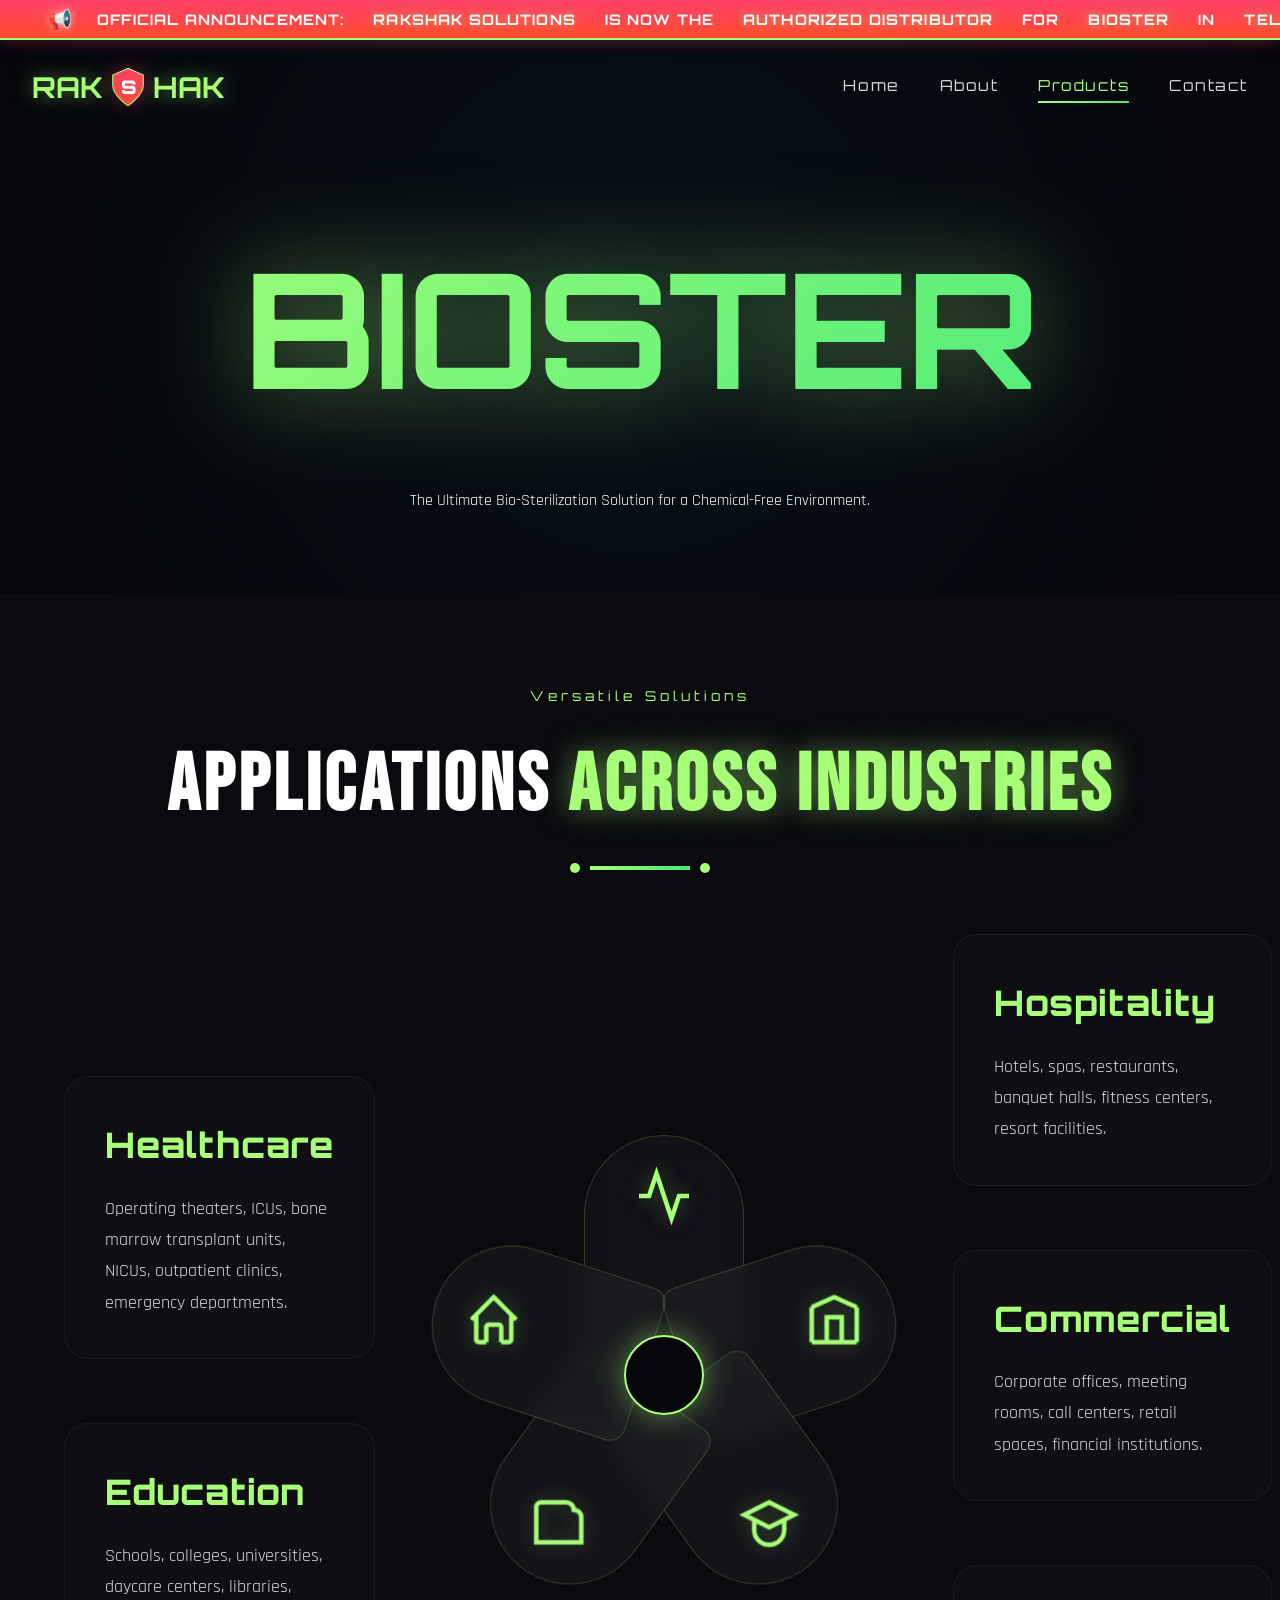
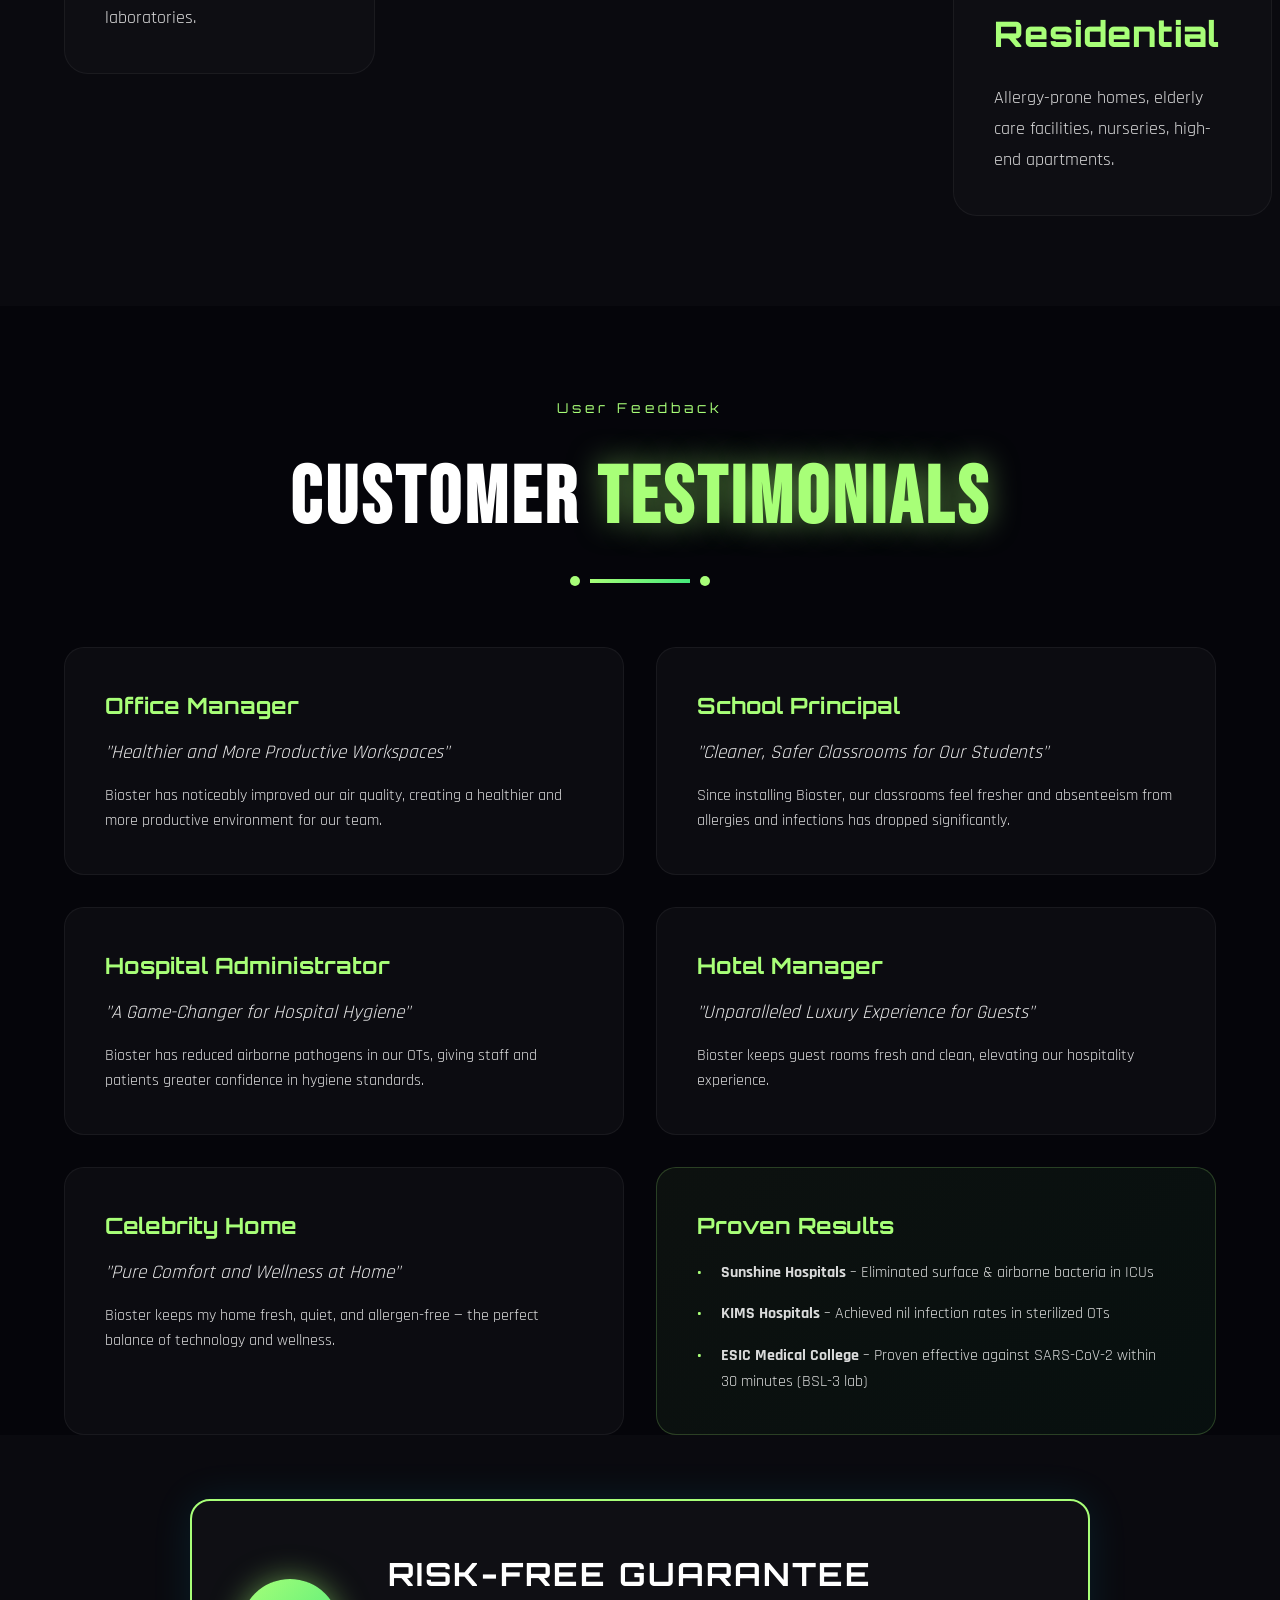
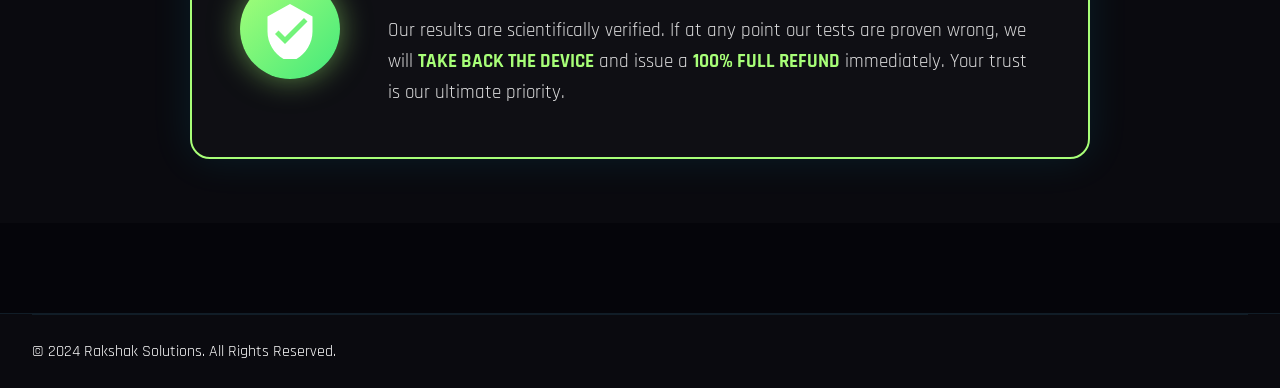
==== bioster.html @ 850523c6 "fix: minor changes" ====
<!DOCTYPE html>
<html lang="en">

<head>
    <meta charset="UTF-8">
    <meta name="viewport" content="width=device-width, initial-scale=1.0">
    <title>BIOSTER | Rakshak Solutions</title>
    <link rel="preconnect" href="https://fonts.googleapis.com">
    <link rel="preconnect" href="https://fonts.gstatic.com" crossorigin>
    <link
        href="https://fonts.googleapis.com/css2?family=Bebas+Neue&family=Orbitron:wght@400;500;600;700;800;900&family=Rajdhani:wght@300;400;500;600;700&display=swap"
        rel="stylesheet">
    <link rel="stylesheet" href="styles.css">
</head>

<body class="bioster-page">
    <!-- Announcement Banner -->
    <div class="announcement-banner">
        <div class="banner-track">
            <div class="banner-item">
                <span class="banner-icon">📢</span>
                OFFICIAL ANNOUNCEMENT: <span class="highlight-text">RAKSHAK SOLUTIONS</span> IS NOW THE <span
                    class="highlight-text">AUTHORIZED DISTRIBUTOR</span> FOR <span class="highlight-text">BIOSTER</span>
                IN <span class="highlight-text">TELANGANA</span>!
            </div>
            <!-- Repeat items for continuous scroll -->
            <div class="banner-item">
                <span class="banner-icon">📢</span>
                OFFICIAL ANNOUNCEMENT: <span class="highlight-text">RAKSHAK SOLUTIONS</span> IS NOW THE <span
                    class="highlight-text">AUTHORIZED DISTRIBUTOR</span> FOR <span class="highlight-text">BIOSTER</span>
                IN <span class="highlight-text">TELANGANA</span>!
            </div>
        </div>
    </div>

    <!-- Navigation -->
    <nav class="navbar" id="navbar" style="top: 40px;">
        <div class="nav-container">
            <a href="index.html#home" class="nav-logo">
                <span class="logo-text">RAK</span>
                <span class="logo-shield-container">
                    <svg viewBox="0 0 100 120" class="nav-shield-svg">
                        <defs>
                            <linearGradient id="navShieldGrad" x1="0%" y1="0%" x2="0%" y2="100%">
                                <stop offset="0%" style="stop-color:#ff416c" />
                                <stop offset="100%" style="stop-color:#ff4b2b" />
                            </linearGradient>
                        </defs>
                        <path d="M50 5 L95 25 L95 55 C95 85 50 115 50 115 C50 115 5 85 5 55 L5 25 Z"
                            fill="url(#navShieldGrad)" stroke="var(--color-blue-primary)" stroke-width="3" />
                        <text x="50" y="82" text-anchor="middle" class="nav-shield-s">S</text>
                    </svg>
                </span>
                <span class="logo-text">HAK</span>
            </a>
            <div class="nav-toggle" id="navToggle">
                <span></span>
                <span></span>
                <span></span>
            </div>
            <ul class="nav-menu" id="navMenu">
                <li><a href="index.html#home" class="nav-link">Home</a></li>
                <li><a href="index.html#about" class="nav-link">About</a></li>
                <li><a href="index.html#products" class="nav-link active">Products</a></li>
                <li><a href="index.html#contact" class="nav-link">Contact</a></li>
            </ul>
        </div>
    </nav>

    <main>
        <section class="product-hero">
            <h1 class="product-hero-title">BIOSTER</h1>
            <p class="hero-description" style="max-width: 800px; margin: 0 auto;">
                The Ultimate Bio-Sterilization Solution for a Chemical-Free Environment.
            </p>
        </section>

        <section class="applications-section">
            <div class="section-container">
                <div class="section-header">
                    <span class="section-tag">Versatile Solutions</span>
                    <h2 class="section-title">Applications <span class="highlight">Across Industries</span></h2>
                    <div class="title-underline"></div>
                </div>

                <div class="apps-container">
                    <!-- Left Column -->
                    <div class="apps-column">
                        <div class="app-item reveal-on-scroll" id="app-healthcare">
                            <h3>Healthcare</h3>
                            <p>Operating theaters, ICUs, bone marrow transplant units, NICUs, outpatient clinics,
                                emergency departments.</p>
                        </div>
                        <div class="app-item reveal-on-scroll" id="app-education">
                            <h3>Education</h3>
                            <p>Schools, colleges, universities, daycare centers, libraries, laboratories.</p>
                        </div>
                    </div>

                    <!-- Center Diagram -->
                    <div class="flower-diagram reveal-on-scroll" id="flower-diagram">
                        <div class="petal-label" id="petal-label">Select Industry</div>
                        <div class="petal-container">
                            <!-- Healthcare (Top - p1) -->
                            <div class="petal p1" data-target="app-healthcare" data-label="Healthcare">
                                <span class="petal-icon">
                                    <svg viewBox="0 0 24 24" fill="none" stroke="currentColor" stroke-width="1.8">
                                        <path d="M22 12h-4l-3 9L9 3l-3 9H2" />
                                    </svg>
                                </span>
                            </div>
                            <!-- Commercial (Right - p2) -->
                            <div class="petal p2" data-target="app-commercial" data-label="Commercial">
                                <span class="petal-icon">
                                    <svg viewBox="0 0 24 24" fill="none" stroke="currentColor" stroke-width="1.8">
                                        <path d="M3 21h18M3 7v14m18-14v14M3 7l9-4 9 4M9 21V11h6v10" />
                                    </svg>
                                </span>
                            </div>
                            <!-- Education (Bottom Right - p3) -->
                            <div class="petal p3" data-target="app-education" data-label="Education">
                                <span class="petal-icon">
                                    <svg viewBox="0 0 24 24" fill="none" stroke="currentColor" stroke-width="1.8">
                                        <path d="M22 10L12 5 2 10l10 5 10-5z" />
                                        <path d="M6 12.5V16a6 6 0 0012 0v-3.5" />
                                    </svg>
                                </span>
                            </div>
                            <!-- Hospitality (Bottom Left - p4) -->
                            <div class="petal p4" data-target="app-hospitality" data-label="Hospitality">
                                <span class="petal-icon">
                                    <svg viewBox="0 0 24 24" fill="none" stroke="currentColor" stroke-width="1.8">
                                        <path d="M18 8a3 3 0 00-3-3H5a2 2 0 00-2 2v14h18V11a3 3 0 00-3-3z" />
                                        <path d="M8 12h.01M12 12h.01M16 12h.01" />
                                    </svg>
                                </span>
                            </div>
                            <!-- Residential (Top Left - p5) -->
                            <div class="petal p5" data-target="app-residential" data-label="Residential">
                                <span class="petal-icon">
                                    <svg viewBox="0 0 24 24" fill="none" stroke="currentColor" stroke-width="1.8">
                                        <path
                                            d="M3 12l9-9 9 9M5 10v10a1 1 0 001 1h3m10-11l2 2m-2-2v10a1 1 0 01-1 1h-3" />
                                        <path d="M9 21v-6a1 1 0 011-1h4a1 1 0 011 1v6" />
                                    </svg>
                                </span>
                            </div>
                        </div>
                    </div>

                    <!-- Right Column -->
                    <div class="apps-column">
                        <div class="app-item reveal-on-scroll" id="app-hospitality">
                            <h3>Hospitality</h3>
                            <p>Hotels, spas, restaurants, banquet halls, fitness centers, resort facilities.</p>
                        </div>
                        <div class="app-item reveal-on-scroll" id="app-commercial">
                            <h3>Commercial</h3>
                            <p>Corporate offices, meeting rooms, call centers, retail spaces, financial institutions.
                            </p>
                        </div>
                        <div class="app-item reveal-on-scroll" id="app-residential">
                            <h3>Residential</h3>
                            <p>Allergy-prone homes, elderly care facilities, nurseries, high-end apartments.</p>
                        </div>
                    </div>
                </div>
            </div>
        </section>

        <section class="testimonials-section">
            <div class="section-container">
                <div class="section-header">
                    <span class="section-tag">User Feedback</span>
                    <h2 class="section-title">Customer <span class="highlight">Testimonials</span></h2>
                    <div class="title-underline"></div>
                </div>

                <div class="testimonials-grid">
                    <div class="testimonial-card">
                        <div class="t-role">Office Manager</div>
                        <div class="t-quote">"Healthier and More Productive Workspaces"</div>
                        <p class="t-text">Bioster has noticeably improved our air quality, creating a healthier and more
                            productive environment for our team.</p>
                    </div>

                    <div class="testimonial-card">
                        <div class="t-role">School Principal</div>
                        <div class="t-quote">"Cleaner, Safer Classrooms for Our Students"</div>
                        <p class="t-text">Since installing Bioster, our classrooms feel fresher and absenteeism from
                            allergies and infections has dropped significantly.</p>
                    </div>

                    <div class="testimonial-card">
                        <div class="t-role">Hospital Administrator</div>
                        <div class="t-quote">"A Game-Changer for Hospital Hygiene"</div>
                        <p class="t-text">Bioster has reduced airborne pathogens in our OTs, giving staff and patients
                            greater confidence in hygiene standards.</p>
                    </div>

                    <div class="testimonial-card">
                        <div class="t-role">Hotel Manager</div>
                        <div class="t-quote">"Unparalleled Luxury Experience for Guests"</div>
                        <p class="t-text">Bioster keeps guest rooms fresh and clean, elevating our hospitality
                            experience.</p>
                    </div>

                    <div class="testimonial-card">
                        <div class="t-role">Celebrity Home</div>
                        <div class="t-quote">"Pure Comfort and Wellness at Home"</div>
                        <p class="t-text">Bioster keeps my home fresh, quiet, and allergen-free — the perfect balance of
                            technology and wellness.</p>
                    </div>

                    <div class="testimonial-card proven-results-card">
                        <div class="t-role">Proven Results</div>
                        <ul class="results-list">
                            <li><strong>Sunshine Hospitals</strong> – Eliminated surface & airborne bacteria in ICUs
                            </li>
                            <li><strong>KIMS Hospitals</strong> – Achieved nil infection rates in sterilized OTs</li>
                            <li><strong>ESIC Medical College</strong> – Proven effective against SARS-CoV-2 within 30
                                minutes (BSL-3 lab)</li>
                        </ul>
                    </div>
                </div>
            </div>
            <section class="confidence-section">
                <div class="section-container">
                    <div class="confidence-shield">
                        <div class="shield-icon-wrap">
                            <svg class="shield-icon-svg" viewBox="0 0 24 24">
                                <path
                                    d="M12 2L3 7v6c0 5.55 3.84 10.74 9 12 5.16-1.26 9-6.45 9-12V7l-9-5zm-2 16l-4-4 1.41-1.41L10 15.17l7.59-7.59L19 9l-9 9z" />
                            </svg>
                        </div>
                        <div class="confidence-content">
                            <h3>Risk-Free Guarantee</h3>
                            <p>Our results are scientifically verified. If at any point our tests are proven wrong, we
                                will <span class="highlight-refund">TAKE BACK THE DEVICE</span> and issue a <span
                                    class="highlight-refund">100% FULL REFUND</span> immediately. Your trust is our
                                ultimate priority.</p>
                        </div>
                    </div>
                </div>
            </section>
    </main>

    <!-- Footer -->
    <footer class="footer">
        <div class="section-container">
            <div class="footer-bottom">
                <p>&copy; 2024 Rakshak Solutions. All Rights Reserved.</p>
            </div>
        </div>
    </footer>

    <script src="script.js"></script>
</body>

</html>
---- styles.css ----
/* ============================================
   RAKSHAK SOLUTIONS - PREMIUM SECURITY THEME
   ============================================ */

/* CSS Variables */
:root {
    /* Crazy Premium - High Definition Palette */
    --color-blue-primary: #00d2ff;
    --color-blue-secondary: #3a7bd5;
    --color-blue-glow: rgba(0, 210, 255, 0.5);
    --color-gold-accent: #f5af19;
    --color-red-primary: #ff416c;
    --color-red-glow: rgba(255, 65, 108, 0.4);
    --color-bg-primary: #05050a;
    --color-bg-secondary: #0a0a0f;
    --color-bg-tertiary: #0f0f15;

    /* Text Colors */
    --color-text-primary: #ffffff;
    --color-text-secondary: rgba(255, 255, 255, 0.85);
    --color-text-muted: rgba(255, 255, 255, 0.6);

    /* Gradients */
    --gradient-blue: linear-gradient(135deg, #00d2ff 0%, #3a7bd5 100%);
    --gradient-red: linear-gradient(180deg, #ff416c 0%, #ff4b2b 100%);
    --gradient-dark: linear-gradient(180deg, #05050a 0%, #0f0f15 100%);

    /* Typography */
    --font-display: 'Orbitron', sans-serif;
    --font-heading: 'Bebas Neue', sans-serif;
    --font-body: 'Rajdhani', sans-serif;

    /* Spacing & Transitions */
    --section-padding: clamp(4rem, 10vh, 10rem);
    --container-max: 1400px;
    --transition-fast: 0.2s cubic-bezier(0.4, 0, 0.2, 1);
    --transition-medium: 0.5s cubic-bezier(0.4, 0, 0.2, 1);
    --transition-slow: 0.8s cubic-bezier(0.4, 0, 0.2, 1);
}

/* BIOSTER GREEN THEME OVERRIDE */
.bioster-page {
    --color-blue-primary: #a8ff78;
    /* Vibrant Bio-Green */
    --color-blue-secondary: #43e97b;
    --color-blue-glow: rgba(168, 255, 120, 0.5);
    --gradient-blue: linear-gradient(135deg, #a8ff78 0%, #43e97b 100%);
}


/* ============================================
   ANNOUNCEMENT BANNER
   ============================================ */
.announcement-banner {
    position: fixed;
    top: 0;
    left: 0;
    width: 100%;
    height: 40px;
    background: var(--gradient-red);
    z-index: 2000;
    display: flex;
    align-items: center;
    overflow: hidden;
    border-bottom: 2px solid var(--color-blue-primary);
    box-shadow: 0 2px 15px rgba(255, 65, 108, 0.3);
}

.banner-track {
    display: flex;
    white-space: nowrap;
    animation: bannerMarquee 40s linear infinite;
    will-change: transform;
}

.banner-track:hover {
    animation-play-state: paused;
}

.banner-item {
    display: flex;
    align-items: center;
    gap: 1.5rem;
    padding: 0 3rem;
    color: white;
    font-family: var(--font-display);
    font-size: 0.9rem;
    font-weight: 700;
    letter-spacing: 0.08em;
    text-transform: uppercase;
}

.banner-icon {
    font-size: 1.2rem;
    filter: drop-shadow(0 0 5px rgba(255, 255, 255, 0.5));
}

.highlight-text {
    color: #fff;
    text-shadow: 0 0 10px var(--color-blue-glow);
    padding: 0 0.3rem;
}

@keyframes bannerMarquee {
    0% {
        transform: translateX(0);
    }

    100% {
        transform: translateX(-50%);
    }
}

@media (max-width: 768px) {
    .announcement-banner {
        height: 35px;
    }

    .banner-item {
        font-size: 0.7rem;
        padding: 0 1.5rem;
        gap: 0.8rem;
    }
}


/* ============================================
   CURSOR FOLLOW EFFECT (CRAZY PREMIUM)
   ============================================ */
#cursor-glow {
    position: fixed;
    width: 800px;
    height: 800px;
    background: radial-gradient(circle,
            rgba(0, 210, 255, 0.25) 0%,
            rgba(0, 210, 255, 0.1) 40%,
            transparent 80%);
    top: 0;
    left: 0;
    pointer-events: none;
    z-index: 0;
    mix-blend-mode: screen;
    will-change: transform;
    filter: blur(40px);
}

#cursor-outer {
    position: fixed;
    width: 40px;
    height: 40px;
    border: 1px solid rgba(0, 210, 255, 0.5);
    border-radius: 50%;
    top: 0;
    left: 0;
    transform: translate(-50%, -50%);
    pointer-events: none;
    z-index: 10001;
    transition: width 0.3s ease, height 0.3s ease, background 0.3s ease;
    will-change: transform;
}

/* Atmosphere Layers */
.atmosphere-burn {
    position: fixed;
    inset: 0;
    background: radial-gradient(circle at 50% 120%, rgba(255, 65, 108, 0.05), transparent 60%);
    pointer-events: none;
    z-index: 2;
}

.vignette {
    position: fixed;
    inset: 0;
    box-shadow: inset 0 0 200px rgba(0, 0, 0, 0.8);
    pointer-events: none;
    z-index: 3;
}

/* ============================================
   FLOATING VISUAL ENTITIES (PREMIUM REFINEMENT)
   ============================================ */
.floating-entities {
    position: absolute;
    inset: -10% -10%;
    /* Extra room for movement */
    pointer-events: none;
    z-index: 1;
    overflow: hidden;
    perspective: 1000px;
}

.entity {
    position: absolute;
    will-change: transform, opacity;
    animation-fill-mode: both;
    pointer-events: none;
}

/* Layered Depth System - Increased Opacity for Visibility */
.depth-back {
    --opacity: 0.15;
    --blur: 3px;
    --scale: 0.7;
    z-index: 1;
}

.depth-mid {
    --opacity: 0.25;
    --blur: 1px;
    --scale: 1;
    z-index: 2;
}

.depth-front {
    --opacity: 0.4;
    --blur: 0;
    --scale: 1.3;
    z-index: 3;
}

.entity {
    opacity: 0;
    filter: blur(var(--blur, 1px));
    animation: entryFade 2s ease-out forwards;
}

@keyframes entryFade {
    from {
        opacity: 0;
        transform: scale(calc(var(--scale, 1) * 0.5));
    }

    to {
        opacity: var(--opacity, 0.2);
        transform: scale(var(--scale, 1));
    }
}

.preloader .entity {
    animation-delay: 2s;
    /* Wait for splash logo to materialize */
}

/* --- Recognizable Biological Elements --- */

/* Detailed Coronavirus (High Fidelity - MATCHING USER IMAGE) */
.virus {
    width: 60px;
    height: 60px;
    background: radial-gradient(circle at 35% 35%, #ff4d4d, #800000);
    border-radius: 50%;
    box-shadow:
        0 0 25px rgba(255, 0, 0, 0.5),
        inset 0 0 15px rgba(0, 0, 0, 0.6);
    position: relative;
    opacity: 0.9 !important;
    animation: floatOrganic 22s ease-in-out infinite alternate, virusPulse 3s ease-in-out infinite, fadeInVirus 2s ease-out forwards;
    z-index: 10;
}

/* Surface Pores/Dots (Matching Image) */
.virus::before {
    content: '';
    position: absolute;
    inset: 0;
    background-image:
        radial-gradient(circle at 20% 40%, rgba(255, 255, 255, 0.2) 2px, transparent 0),
        radial-gradient(circle at 50% 20%, rgba(255, 255, 255, 0.1) 3px, transparent 0),
        radial-gradient(circle at 70% 50%, rgba(255, 255, 255, 0.2) 2px, transparent 0),
        radial-gradient(circle at 40% 70%, rgba(255, 255, 255, 0.1) 3px, transparent 0),
        radial-gradient(circle at 80% 80%, rgba(255, 255, 255, 0.15) 2px, transparent 0);
    border-radius: 50%;
}

/* Iconic Club-Shaped Spikes (Matching Image) */
.v-spike {
    position: absolute;
    top: 50%;
    left: 50%;
    width: 2px;
    /* Thin stem */
    height: 140%;
    /* Total reach from center */
    background: transparent;
    transform: translate(-50%, -50%);
}

.v-spike::after {
    content: '';
    position: absolute;
    top: 0;
    left: 50%;
    transform: translateX(-50%);
    width: 8px;
    /* Prominent Bulb */
    height: 8px;
    background: #ff1a1a;
    border-radius: 50%;
    box-shadow: 0 0 8px #ff0000;
}

/* Spike Stem */
.v-spike::before {
    content: '';
    position: absolute;
    bottom: 50%;
    left: 50%;
    transform: translateX(-50%);
    width: 3px;
    height: 45%;
    /* Stem length */
    background: linear-gradient(to top, transparent, #ff1a1a);
    border-radius: 2px;
}

/* Short spikes variation */
.v-spike-short {
    height: 110% !important;
}

.v-spike-short::after {
    width: 6px !important;
    height: 6px !important;
}

/* Precise Rotations for Accuracy (Matching many spikes in image) */
.s1 {
    transform: translate(-50%, -50%) rotate(0deg);
}

.s2 {
    transform: translate(-50%, -50%) rotate(30deg);
}

.s3 {
    transform: translate(-50%, -50%) rotate(60deg);
}

.s4 {
    transform: translate(-50%, -50%) rotate(90deg);
}

.s5 {
    transform: translate(-50%, -50%) rotate(120deg);
}

.s6 {
    transform: translate(-50%, -50%) rotate(150deg);
}

.s7 {
    transform: translate(-50%, -50%) rotate(180deg);
}

.s8 {
    transform: translate(-50%, -50%) rotate(210deg);
}

.s9 {
    transform: translate(-50%, -50%) rotate(240deg);
}

.s10 {
    transform: translate(-50%, -50%) rotate(270deg);
}

.s11 {
    transform: translate(-50%, -50%) rotate(300deg);
}

.s12 {
    transform: translate(-50%, -50%) rotate(330deg);
}

.v-spike::before {
    left: -4px;
    top: -2.5px;
}

.v-spike::after {
    right: -4px;
    top: -2.5px;
}

/* Rotating Spikes for variety */
.v-spike.s1 {
    transform: translate(-50%, -50%) rotate(0deg);
}

.v-spike.s2 {
    transform: translate(-50%, -50%) rotate(45deg);
}

.v-spike.s3 {
    transform: translate(-50%, -50%) rotate(90deg);
}

.v-spike.s4 {
    transform: translate(-50%, -50%) rotate(135deg);
}

/* Detailed Bacteria (Bacillus Style) */
.microbe {
    width: 25px;
    height: 50px;
    background: linear-gradient(to bottom, #00d2ff, #3a7bd5);
    border-radius: 15px;
    position: relative;
    box-shadow: 0 0 15px var(--color-blue-glow);
    animation: floatOrganic 28s ease-in-out infinite alternate, fadeIn 3s ease-out forwards;
}

/* Internal Organelles for Bacteria */
.microbe::before {
    content: '';
    position: absolute;
    top: 15%;
    left: 50%;
    transform: translateX(-50%);
    width: 60%;
    height: 10px;
    background: rgba(255, 255, 255, 0.2);
    border-radius: 50%;
}

/* Waving Flagella (Tail) */
.m-tail {
    position: absolute;
    bottom: -25px;
    left: 50%;
    width: 2px;
    height: 30px;
    background: var(--color-blue-primary);
    transform-origin: top;
    filter: blur(0.5px);
    opacity: 0.6;
    animation: flagellaWave 2s ease-in-out infinite;
}

@keyframes flagellaWave {

    0%,
    100% {
        transform: translateX(-50%) rotate(-10deg) skewX(5deg);
    }

    50% {
        transform: translateX(-50%) rotate(10deg) skewX(-5deg);
    }
}

/* Detailed Bacteriophage (The "Lunar Lander" Virus) */
.phage {
    width: 30px;
    height: 30px;
    position: relative;
    animation: floatOrganic 25s ease-in-out infinite alternate-reverse, fadeIn 2s ease-out forwards;
}

/* Geometrical Head */
.phage::before {
    content: '';
    position: absolute;
    top: 0;
    left: 50%;
    transform: translateX(-50%);
    width: 20px;
    height: 20px;
    background: linear-gradient(135deg, #a8ff78, #78ffd6);
    clip-path: polygon(50% 0%, 100% 25%, 100% 75%, 50% 100%, 0% 75%, 0% 25%);
    box-shadow: 0 0 15px rgba(120, 255, 214, 0.4);
}

/* Neck/Body */
.phage-body {
    position: absolute;
    top: 20px;
    left: 50%;
    transform: translateX(-50%);
    width: 4px;
    height: 15px;
    background: #78ffd6;
}

/* Leg Template */
.p-leg {
    position: absolute;
    top: 32px;
    width: 15px;
    height: 2px;
    background: #78ffd6;
    transform-origin: left center;
}

.p-leg.l1 {
    left: 50%;
    transform: rotate(30deg);
}

.p-leg.l2 {
    left: 50%;
    transform: rotate(150deg);
}

.p-leg.l3 {
    left: 50%;
    transform: rotate(270deg);
}

/* --- Recognizable Technical Elements --- */

/* Detailed Floating Robot */
.robot {
    width: 45px;
    height: 50px;
    background: linear-gradient(135deg, #3d5a75 0%, #111 100%);
    border: 1px solid rgba(0, 210, 255, 0.6);
    border-radius: 10px 10px 18px 18px;
    box-shadow: 0 0 20px var(--color-blue-glow);
    position: relative;
    animation: floatTechnical 12s ease-in-out infinite alternate, fadeIn 2s ease-out forwards;
}

/* Robot Head/Eye Visor */
.robot::before {
    content: '';
    position: absolute;
    top: 10px;
    left: 50%;
    transform: translateX(-50%);
    width: 25px;
    height: 8px;
    background: #000;
    border-radius: 10px;
    border: 1px solid var(--color-blue-primary);
    box-shadow: inset 0 0 8px var(--color-blue-primary);
}

/* Eye Lens Glow - Larger & Brighter */
.robot::after {
    content: '';
    position: absolute;
    top: 11px;
    left: 40%;
    width: 6px;
    height: 6px;
    background: var(--color-blue-primary);
    border-radius: 50%;
    box-shadow: 0 0 12px var(--color-blue-primary), 0 0 20px var(--color-blue-glow);
    filter: brightness(1.5);
    animation: eyeScan 2s ease-in-out infinite alternate;
}

@keyframes eyeScan {
    from {
        left: 40%;
    }

    to {
        left: 60%;
    }
}

/* Stabilizer Wings */
.r-wing {
    position: absolute;
    top: 15px;
    width: 15px;
    height: 2px;
    background: var(--color-blue-primary);
    box-shadow: 0 0 5px var(--color-blue-glow);
}

.r-wing.left {
    left: -12px;
    transform: rotate(-15deg);
}

.r-wing.right {
    right: -12px;
    transform: rotate(15deg);
}

/* --- Other Elements --- */
.microbe {
    width: 35px;
    height: 35px;
    background: radial-gradient(circle at 30% 30%, rgba(0, 210, 255, 0.6), transparent 80%);
    border-radius: 50% 40% 60% 30%;
    filter: drop-shadow(0 0 10px var(--color-blue-glow));
    animation: floatOrganic 25s ease-in-out infinite alternate, blobShape 8s ease-in-out infinite, fadeIn 3s ease-out forwards;
}

.drone {
    width: 30px;
    height: 6px;
    background: #111;
    border: 1px solid var(--color-blue-primary);
    border-radius: 3px;
    animation: floatTechnical 10s ease-in-out infinite, fadeIn 2s ease-out forwards;
}

/* Optimization for Mobile (Added here for better hierarchy) */
@media (max-width: 768px) {
    .entity {
        transform: scale(0.6) !important;
        opacity: calc(var(--opacity, 0.2) * 0.8) !important;
    }
}

/* --- New Animations --- */
@keyframes floatOrganic {
    0% {
        transform: translate(0, 0) rotate(0deg);
    }

    100% {
        transform: translate(150px, 100px) rotate(360deg);
    }
}

@keyframes floatTechnical {
    0% {
        transform: translate(0, 0) translateY(0);
    }

    50% {
        transform: translate(30px, -30px) translateY(-10px);
    }

    100% {
        transform: translate(0, 0) translateY(0);
    }
}

@keyframes blobShape {

    0%,
    100% {
        border-radius: 50% 40% 60% 30%;
    }

    50% {
        border-radius: 40% 60% 30% 50%;
    }
}

@keyframes virusPulse {

    0%,
    100% {
        transform: scale(1);
    }

    50% {
        transform: scale(1.1);
    }
}

@keyframes rotateEntity {
    from {
        transform: rotate(0deg);
    }

    to {
        transform: rotate(360deg);
    }
}

@keyframes blinkLight {

    0%,
    100% {
        opacity: 0.2;
    }

    50% {
        opacity: 1;
    }
}

/* Individual Entities Positioning & Variation */
/* Splash Screen Entities */
.d1 {
    top: 15%;
    left: 10%;
}

.m1 {
    top: 65%;
    left: 20%;
}

/* Preloader Specific Covid Visibility */
.preloader .virus {
    background: radial-gradient(circle at 30% 30%, #ff0000, #b30000) !important;
    box-shadow: 0 0 35px #ff0000, 0 0 70px rgba(255, 0, 0, 0.5) !important;
    opacity: 0.9 !important;
    z-index: 1000 !important;
}

/* Home Page / Hero Specific Covid Visibility */
.hero .virus {
    background: radial-gradient(circle at 30% 30%, #ff0000, #b30000) !important;
    box-shadow: 0 0 35px #ff0000, 0 0 70px rgba(255, 0, 0, 0.5) !important;
    opacity: 0.9 !important;
    z-index: 1000 !important;
}

.v1 {
    top: 25%;
    right: 15%;
    z-index: 1000 !important;
}

.d2 {
    bottom: 15%;
    right: 10%;
}

.m2 {
    top: 10%;
    left: 45%;
}

/* Hero Section Entities */
.d3 {
    top: 20%;
    right: 25%;
    z-index: 1000 !important;
}

.r1 {
    top: 45%;
    left: 8%;
}

.v2 {
    bottom: 25%;
    left: 22%;
    z-index: 1000 !important;
}

.m3 {
    top: 35%;
    right: 12%;
}

.d4 {
    bottom: 20%;
    left: 42%;
}

.m4 {
    top: 75%;
    right: 35%;
}

.r2 {
    top: 55%;
    left: 55%;
}

.m5 {
    top: 40%;
    left: 70%;
    animation-delay: -5s;
}

.d5 {
    bottom: 10%;
    right: 40%;
    animation-delay: -15s;
}

/* New Entities for 3x Density */

/* Viruses */
.v3 {
    top: 12%;
    left: 15%;
    animation-delay: -3s;
    z-index: 1000 !important;
}

.v4 {
    bottom: 15%;
    right: 45%;
    animation-delay: -12s;
    z-index: 1000 !important;
}

.v5 {
    top: 55%;
    right: 10%;
    animation-delay: -6s;
    z-index: 1000 !important;
}

.v6 {
    bottom: 40%;
    left: 35%;
    animation-delay: -18s;
    z-index: 1000 !important;
}

.v7 {
    top: 40%;
    left: 80%;
    animation-delay: -9s;
    z-index: 1000 !important;
}

.v8 {
    bottom: 10%;
    left: 10%;
    animation-delay: -21s;
    z-index: 1000 !important;
}

.v9 {
    top: 80%;
    right: 20%;
    animation-delay: -4s;
    z-index: 1000 !important;
}

.v10 {
    top: 5%;
    right: 50%;
    animation-delay: -15s;
    z-index: 1000 !important;
}

/* Microbes / Bacteria */
.m6 {
    top: 25%;
    left: 65%;
    animation-delay: -2s;
}

.m7 {
    bottom: 35%;
    right: 15%;
    animation-delay: -13s;
}

.m8 {
    top: 85%;
    left: 30%;
    animation-delay: -7s;
}

.m9 {
    top: 50%;
    right: 60%;
    animation-delay: -19s;
}

.m10 {
    bottom: 5%;
    right: 80%;
    animation-delay: -10s;
}

.m11 {
    top: 15%;
    right: 5%;
    animation-delay: -22s;
}

.m12 {
    bottom: 50%;
    left: 5%;
    animation-delay: -5s;
}

.m13 {
    top: 70%;
    left: 75%;
    animation-delay: -16s;
}

.m14 {
    bottom: 20%;
    right: 70%;
    animation-delay: -1s;
}

.m15 {
    top: 30%;
    left: 5%;
    animation-delay: -8s;
}

/* Robots */
.r3 {
    top: 30%;
    right: 40%;
    animation-delay: -4s;
}

.r4 {
    bottom: 45%;
    left: 15%;
    animation-delay: -14s;
}

.r5 {
    top: 60%;
    left: 85%;
    animation-delay: -8s;
}

.r6 {
    bottom: 5%;
    left: 50%;
    animation-delay: -20s;
}

.r7 {
    top: 10%;
    right: 80%;
    animation-delay: -11s;
}

.r8 {
    bottom: 80%;
    right: 5%;
    animation-delay: -23s;
}

.r9 {
    top: 45%;
    right: 15%;
    animation-delay: -6s;
}

.r10 {
    bottom: 25%;
    left: 60%;
    animation-delay: -17s;
}

/* Drones */
.d6 {
    top: 5%;
    left: 25%;
    animation-delay: -3s;
}

.d7 {
    bottom: 60%;
    right: 5%;
    animation-delay: -12s;
}

.d8 {
    top: 75%;
    left: 15%;
    animation-delay: -7s;
}

.d9 {
    top: 40%;
    left: 35%;
    animation-delay: -18s;
}

.d10 {
    bottom: 30%;
    right: 85%;
    animation-delay: -9s;
}

.d11 {
    top: 20%;
    right: 65%;
    animation-delay: -21s;
}

.d12 {
    bottom: 5%;
    left: 80%;
    animation-delay: -4s;
}

.d13 {
    top: 55%;
    left: 5%;
    animation-delay: -15s;
}

.d14 {
    bottom: 40%;
    right: 25%;
    animation-delay: -2s;
}

.d15 {
    top: 85%;
    left: 60%;
    animation-delay: -11s;
}


/* Additional Entities for Depth */
.e-depth-1 {
    animation-duration: 40s !important;
    transform: scale(0.6);
    opacity: 0.1 !important;
    filter: blur(3px);
}

.e-depth-2 {
    animation-duration: 30s !important;
    transform: scale(0.8);
    opacity: 0.15 !important;
    filter: blur(1px);
}

.e-depth-3 {
    animation-duration: 20s !important;
    transform: scale(1.1);
    opacity: 0.25 !important;
    filter: blur(0);
}

/* Optimization for Mobile */
@media (max-width: 768px) {
    .floating-entities {
        inset: -5%;
    }

    .entity {
        transform: scale(0.7) !important;
    }

    /* Hide some elements on mobile to improve performance */
    .m2,
    .r2,
    .d4,
    .m4 {
        display: none !important;
    }

    .entity {
        animation-duration: 40s !important;
        /* Move even slower on mobile */
    }
}


/* Reset & Base */
*,
*::before,
*::after {
    margin: 0;
    padding: 0;
    box-sizing: border-box;
}

html {
    scroll-behavior: smooth;
    scrollbar-width: thin;
    scrollbar-color: var(--color-blue-primary) var(--color-bg-primary);
}

::-webkit-scrollbar {
    width: 8px;
}

::-webkit-scrollbar-track {
    background: var(--color-bg-primary);
}

::-webkit-scrollbar-thumb {
    background: var(--color-blue-primary);
    border-radius: 4px;
}

body {
    font-family: var(--font-body);
    background: var(--color-bg-primary);
    color: var(--color-text-primary);
    line-height: 1.6;
    overflow-x: hidden;
}

a {
    color: inherit;
    text-decoration: none;
}

ul {
    list-style: none;
}

img {
    max-width: 100%;
    height: auto;
    display: block;
}

/* Base Fix for Horizontal Scroll */
html,
body {
    width: 100%;
    margin: 0;
    padding: 0;
    overflow-x: hidden;
    position: relative;
    -webkit-overflow-scrolling: touch;
}

/* Ensure box-sizing for all */
* {
    box-sizing: border-box;
}


/* ============================================
   PRELOADER
   ============================================ */
/* Skip preloader if already seen */
.skip-loader .preloader {
    display: none !important;
}

.preloader {
    position: fixed;
    top: 0;
    left: 0;
    width: 100%;
    height: 100%;
    background: var(--color-bg-primary);
    z-index: 10000;
    display: flex;
    align-items: center;
    justify-content: center;
    transition: opacity 0.5s ease, visibility 0.5s ease;
}

.preloader.hidden {
    opacity: 0;
    visibility: hidden;
}

.loader-container {
    text-align: center;
}

.shield-loader {
    width: 100px;
    height: 120px;
    margin: 0 auto 2rem;
    animation: shieldPulse 2s ease-in-out infinite;
}

.shield-svg {
    width: 100%;
    height: 100%;
    filter: drop-shadow(0 0 20px var(--color-blue-glow));
}

.shield-path {
    animation: shieldGlow 2s ease-in-out infinite;
}

.shield-s {
    font-family: var(--font-display);
    font-size: 40px;
    font-weight: 700;
    fill: white;
}

@keyframes shieldPulse {

    0%,
    100% {
        transform: scale(1);
    }

    50% {
        transform: scale(1.05);
    }
}

@keyframes shieldGlow {

    0%,
    100% {
        filter: drop-shadow(0 0 10px var(--color-blue-glow));
    }

    50% {
        filter: drop-shadow(0 0 25px var(--color-blue-glow));
    }
}

.loader-text {
    font-family: var(--font-display);
    font-size: 0.9rem;
    letter-spacing: 0.3em;
    color: var(--color-blue-primary);
    margin-bottom: 1.5rem;
    animation: textFlicker 1.5s ease-in-out infinite;
}

@keyframes textFlicker {

    0%,
    100% {
        opacity: 1;
    }

    50% {
        opacity: 0.5;
    }
}

.loader-bar {
    width: 200px;
    height: 3px;
    background: rgba(79, 195, 247, 0.2);
    border-radius: 3px;
    overflow: hidden;
    margin: 0 auto;
}

.loader-progress {
    width: 0%;
    height: 100%;
    background: var(--gradient-blue);
    border-radius: 3px;
    animation: loadProgress 2.5s ease-in-out forwards;
}

@keyframes loadProgress {
    0% {
        width: 0%;
    }

    50% {
        width: 70%;
    }

    100% {
        width: 100%;
    }
}

/* ============================================
   CANVAS & BACKGROUND ATMOSPHERE
   ============================================ */
.canvas-container {
    position: fixed;
    inset: 0;
    z-index: -1;
    background: #020205;
    overflow: hidden;
}

#particles,
#smoke {
    position: absolute;
    inset: 0;
    width: 100%;
    height: 100%;
}

.nebula-overlay {
    position: absolute;
    inset: 0;
    background:
        radial-gradient(circle at 20% 30%, rgba(0, 210, 255, 0.08) 0%, transparent 60%),
        radial-gradient(circle at 80% 70%, rgba(255, 65, 108, 0.08) 0%, transparent 60%);
    filter: blur(80px);
    mix-blend-mode: screen;
    animation: nebulaPulse 12s ease-in-out infinite alternate;
}

@keyframes nebulaPulse {
    0% {
        transform: scale(1) rotate(0deg);
        opacity: 0.5;
    }

    100% {
        transform: scale(1.1) rotate(2deg);
        opacity: 0.8;
    }
}

/* ============================================
   NAVIGATION
   ============================================ */
.navbar {
    position: fixed;
    top: 0;
    left: 0;
    width: 100%;
    z-index: 1000;
    padding: 1.5rem 0;
    top: 40px;
    /* Adjust for banner */
    transition: all var(--transition-medium);
}

.navbar.scrolled {
    background: rgba(10, 10, 15, 0.95);
    backdrop-filter: blur(20px);
    padding: 1rem 0;
    top: 40px;
    /* Stay below the banner */
    box-shadow: 0 4px 30px rgba(0, 0, 0, 0.3);
}

@media (max-width: 768px) {
    .navbar {
        top: 35px;
        /* Mobile banner height */
    }

    .navbar.scrolled {
        top: 35px;
    }
}


.nav-container {
    max-width: var(--container-max);
    margin: 0 auto;
    padding: 0 2rem;
    display: flex;
    align-items: center;
    justify-content: space-between;
}

.nav-logo {
    display: flex;
    align-items: center;
    gap: 0.2rem;
    font-family: var(--font-display);
    font-size: 1.8rem;
    font-weight: 700;
}

.logo-text {
    font-family: var(--font-display);
    color: var(--color-blue-primary);
    text-shadow: 0 0 20px var(--color-blue-glow);
}

.logo-shield-container {
    display: inline-flex;
    align-items: center;
    justify-content: center;
    position: relative;
    margin: 0 5px;
    z-index: 1;
}

.nav-shield-svg {
    width: 34px;
    height: 42px;
    filter: drop-shadow(0 0 10px var(--color-red-glow));
}

.nav-shield-s {
    font-family: var(--font-display);
    font-size: 55px;
    font-weight: 900;
    fill: white;
}


.nav-toggle {
    display: none;
    flex-direction: column;
    gap: 6px;
    cursor: pointer;
    padding: 0.5rem;
}

.nav-toggle span {
    width: 28px;
    height: 2px;
    background: var(--color-blue-primary);
    transition: all var(--transition-fast);
}

.nav-menu {
    display: flex;
    gap: 2.5rem;
}

.nav-link {
    font-family: var(--font-display);
    font-size: 0.95rem;
    letter-spacing: 0.1em;
    color: var(--color-text-secondary);
    position: relative;
    padding: 0.5rem 0;
    transition: color var(--transition-fast);
}

.nav-link::before {
    content: '';
    position: absolute;
    bottom: 0;
    left: 0;
    width: 0;
    height: 2px;
    background: var(--gradient-blue);
    transition: width var(--transition-medium);
}

.nav-link:hover,
.nav-link.active {
    color: var(--color-blue-primary);
}

.nav-link:hover::before,
.nav-link.active::before {
    width: 100%;
}

/* Mobile Navigation */
@media (max-width: 768px) {
    .nav-toggle {
        display: flex;
    }

    .nav-menu {
        position: fixed;
        top: 0;
        right: -100%;
        width: 80%;
        max-width: 400px;
        height: 100vh;
        background: var(--color-bg-secondary);
        flex-direction: column;
        padding: 6rem 2rem 2rem;
        gap: 1.5rem;
        transition: right var(--transition-medium);
        box-shadow: -10px 0 30px rgba(0, 0, 0, 0.5);
    }

    .nav-menu.active {
        right: 0;
    }

    .nav-toggle.active span:nth-child(1) {
        transform: rotate(45deg) translate(6px, 6px);
    }

    .nav-toggle.active span:nth-child(2) {
        opacity: 0;
    }

    .nav-toggle.active span:nth-child(3) {
        transform: rotate(-45deg) translate(6px, -6px);
    }
}

/* ============================================
   HERO SECTION
   ============================================ */
.hero {
    position: relative;
    min-height: 100vh;
    display: flex;
    flex-direction: column;
    align-items: center;
    justify-content: flex-start;
    padding: calc(8rem + 40px) 2rem 0;
    /* Adjust for banner */
    overflow: hidden;
}


.hero-bg {
    position: absolute;
    inset: 0;
    overflow: hidden;
}



.hero-content {
    position: relative;
    z-index: 10;
    text-align: center;
    max-width: 1000px;
}

.loaded .hero-badge {
    animation: fadeInUp 1s ease 0.5s both;
}

.badge-dot {
    width: 8px;
    height: 8px;
    background: var(--color-blue-primary);
    border-radius: 50%;
    animation: dotPulse 2s ease-in-out infinite;
}

@keyframes dotPulse {

    0%,
    100% {
        transform: scale(1);
        opacity: 1;
    }

    50% {
        transform: scale(1.5);
        opacity: 0.5;
    }
}

.hero-title {
    font-family: var(--font-display);
    font-size: clamp(4rem, 15vw, 10rem);
    /* Slightly smaller for better fit */
    font-weight: 900;
    line-height: 1;
    display: flex;
    align-items: center;
    justify-content: center;
    flex-wrap: nowrap;
    /* Prevent wrapping for the main word */
    gap: 0.2rem;
    margin-bottom: 2rem;
    perspective: 1000px;
}

.title-line {
    display: flex;
    align-items: center;
    justify-content: center;
}

.loaded .char {
    display: inline-block;
    color: var(--color-blue-primary);
    text-shadow:
        0 0 10px var(--color-blue-glow),
        0 0 30px var(--color-blue-glow),
        0 0 60px rgba(79, 195, 247, 0.3);
    animation: charReveal 0.8s ease both;
    transition: all 0.3s ease;
}

.char:nth-child(1) {
    animation-delay: 0.6s;
}

.char:nth-child(2) {
    animation-delay: 0.7s;
}

.char:nth-child(3) {
    animation-delay: 0.8s;
}

.title-line:last-child .char:nth-child(1) {
    animation-delay: 1.1s;
}

.title-line:last-child .char:nth-child(2) {
    animation-delay: 1.2s;
}

.title-line:last-child .char:nth-child(3) {
    animation-delay: 1.3s;
}

@keyframes charReveal {
    0% {
        opacity: 0;
        transform: translateY(50px) rotateX(-90deg);
    }

    100% {
        opacity: 1;
        transform: translateY(0) rotateX(0);
    }
}

.loaded .title-shield-container {
    animation: shieldReveal 1s ease 0.9s both;
}

@keyframes shieldReveal {
    0% {
        opacity: 0;
        transform: scale(0) rotate(-180deg);
    }

    100% {
        opacity: 1;
        transform: scale(1) rotate(0);
    }
}

.title-shield {
    display: flex;
    align-items: center;
    justify-content: center;
    position: relative;
    transform: translateY(0.04em);
    /* Optical drop to align with font baseline center */
}

.inline-shield {
    width: clamp(80px, 12vw, 160px);
    height: clamp(96px, 14vw, 192px);
    filter: drop-shadow(0 0 30px var(--color-red-glow));
    animation: shieldFloat 4s ease-in-out infinite;
}

@keyframes shieldFloat {

    0%,
    100% {
        transform: translateY(0);
    }

    50% {
        transform: translateY(-10px);
    }
}

.hero-shield-s {
    font-family: var(--font-display);
    font-size: 50px;
    font-weight: 700;
    fill: white;
    text-shadow: 0 2px 4px rgba(0, 0, 0, 0.3);
}

.loaded .hero-tagline {
    display: flex;
    align-items: center;
    justify-content: center;
    gap: 1.5rem;
    font-family: var(--font-display);
    font-size: clamp(1rem, 2.5vw, 1.5rem);
    letter-spacing: 0.3em;
    color: var(--color-text-secondary);
    margin-bottom: 2rem;
    animation: fadeInUp 1s ease 1.4s both;
}

.loaded .tagline-word {
    animation: taglineReveal 0.5s ease both;
}

.tagline-word:nth-child(1) {
    animation-delay: 1.5s;
}

.tagline-word:nth-child(3) {
    animation-delay: 1.7s;
}

.tagline-word:nth-child(5) {
    animation-delay: 1.9s;
}

@keyframes taglineReveal {
    0% {
        opacity: 0;
        transform: translateY(20px);
    }

    100% {
        opacity: 1;
        transform: translateY(0);
    }
}

.loaded .tagline-divider {
    color: var(--color-blue-primary);
    animation: fadeIn 0.5s ease 2s both;
}

.loaded .hero-description {
    max-width: 600px;
    margin: 0 auto 3rem;
    font-size: 1.1rem;
    color: var(--color-text-muted);
    line-height: 1.8;
    animation: fadeInUp 1s ease 2.1s both;
}

.loaded .hero-cta {
    display: flex;
    gap: 1.5rem;
    justify-content: center;
    flex-wrap: wrap;
    animation: fadeInUp 1s ease 2.3s both;
}

/* Buttons */
.btn {
    display: inline-flex;
    align-items: center;
    gap: 0.75rem;
    padding: 1rem 2rem;
    font-family: var(--font-display);
    font-size: 0.95rem;
    letter-spacing: 0.1em;
    border: none;
    cursor: pointer;
    position: relative;
    overflow: hidden;
    transition: all var(--transition-medium);
}

.btn-primary {
    background: var(--gradient-blue);
    color: var(--color-bg-primary);
}

.btn-primary::before {
    content: '';
    position: absolute;
    inset: 0;
    background: linear-gradient(135deg, transparent 0%, rgba(255, 255, 255, 0.3) 50%, transparent 100%);
    transform: translateX(-100%);
    transition: transform 0.5s ease;
}

.btn-primary:hover::before {
    transform: translateX(100%);
}

.btn-primary:hover {
    transform: translateY(-3px);
    box-shadow: 0 10px 30px var(--color-blue-glow);
}

.btn-secondary {
    background: transparent;
    color: var(--color-blue-primary);
    border: 2px solid var(--color-blue-primary);
}

.btn-secondary:hover {
    background: rgba(79, 195, 247, 0.1);
    transform: translateY(-3px);
}

.btn-icon {
    transition: transform var(--transition-fast);
}

.btn:hover .btn-icon {
    transform: translateX(5px);
}

/* Scroll Indicator */
.hero-scroll {
    display: flex;
    flex-direction: column;
    align-items: center;
    gap: 0.75rem;
    margin-top: 3rem;
    animation: fadeIn 1s ease 2.5s both;
}

.scroll-indicator {
    width: 24px;
    height: 40px;
    border: 2px solid var(--color-blue-primary);
    border-radius: 12px;
    position: relative;
}

.scroll-dot {
    position: absolute;
    top: 6px;
    left: 50%;
    transform: translateX(-50%);
    width: 4px;
    height: 8px;
    background: var(--color-blue-primary);
    border-radius: 2px;
    animation: scrollBounce 2s ease-in-out infinite;
}

@keyframes scrollBounce {

    0%,
    100% {
        top: 6px;
        opacity: 1;
    }

    50% {
        top: 20px;
        opacity: 0.3;
    }
}

.hero-scroll span {
    font-family: var(--font-display);
    font-size: 0.7rem;
    letter-spacing: 0.2em;
    color: var(--color-text-muted);
}

/* Hero Stats */
.loaded .hero-stats {
    position: relative;
    display: flex;
    justify-content: center;
    align-items: center;
    gap: 3rem;
    padding: 3rem 2rem;
    margin-top: 4rem;
    background: rgba(10, 10, 15, 0.5);
    border-top: 1px solid rgba(79, 195, 247, 0.1);
    border-bottom: 1px solid rgba(79, 195, 247, 0.1);
    animation: fadeInUp 1s ease 2.7s both;
}

.stat-item {
    text-align: center;
}

.stat-number {
    font-family: var(--font-display);
    font-size: clamp(2rem, 5vw, 3.5rem);
    font-weight: 700;
    color: var(--color-blue-primary);
    text-shadow: 0 0 20px var(--color-blue-glow);
}

.stat-suffix {
    font-family: var(--font-display);
    font-size: clamp(1.5rem, 3vw, 2rem);
    color: var(--color-blue-primary);
}

.stat-label {
    display: block;
    font-family: var(--font-display);
    font-size: 0.75rem;
    letter-spacing: 0.2em;
    color: var(--color-text-muted);
    margin-top: 0.5rem;
}

.stat-divider {
    width: 1px;
    height: 60px;
    background: linear-gradient(to bottom, transparent, var(--color-blue-primary), transparent);
}

@media (max-width: 768px) {
    .hero-stats {
        gap: 1.5rem;
    }

    .stat-divider {
        height: 40px;
    }
}

/* Animation Utilities */
@keyframes fadeIn {
    from {
        opacity: 0;
    }

    to {
        opacity: 1;
    }
}

@keyframes fadeInUp {
    from {
        opacity: 0;
        transform: translateY(30px);
    }

    to {
        opacity: 1;
        transform: translateY(0);
    }
}

/* ============================================
   SECTION COMMON STYLES
   ============================================ */
.section-container {
    max-width: var(--container-max);
    margin: 0 auto;
    padding: 0 2rem;
}

.section-header {
    text-align: center;
    margin-bottom: 4rem;
}

.section-tag {
    display: inline-block;
    font-family: var(--font-display);
    font-size: 0.85rem;
    letter-spacing: 0.3em;
    color: var(--color-blue-primary);
    margin-bottom: 1rem;
}

.section-title {
    font-family: var(--font-heading);
    font-size: clamp(3rem, 8vw, 5rem);
    letter-spacing: 0.05em;
    margin-bottom: 1rem;
}

.section-title .highlight {
    color: var(--color-blue-primary);
    text-shadow: 0 0 30px var(--color-blue-glow);
}

.title-underline {
    width: 100px;
    height: 4px;
    background: var(--gradient-blue);
    margin: 0 auto;
    position: relative;
}

.title-underline::before,
.title-underline::after {
    content: '';
    position: absolute;
    top: 50%;
    transform: translateY(-50%);
    width: 10px;
    height: 10px;
    background: var(--color-blue-primary);
    border-radius: 50%;
}

.title-underline::before {
    left: -20px;
}

.title-underline::after {
    right: -20px;
}

/* ============================================
   ABOUT SECTION
   ============================================ */
.about {
    position: relative;
    padding: var(--section-padding) 0;
    background: var(--color-bg-secondary);
    overflow: hidden;
}

.about::before {
    content: '';
    position: absolute;
    top: 0;
    left: 0;
    right: 0;
    height: 1px;
    background: linear-gradient(90deg, transparent, var(--color-blue-primary), transparent);
}

.about-content {
    display: grid;
    grid-template-columns: 1fr 1.2fr;
    gap: 4rem;
    align-items: center;
}

@media (max-width: 968px) {
    .about-content {
        grid-template-columns: 1fr;
        gap: 3rem;
    }
}

.about-visual {
    position: relative;
}

.about-image-container {
    position: relative;
}

.image-frame {
    position: relative;
    width: 100%;
    aspect-ratio: 1;
    max-width: 400px;
    margin: 0 auto;
    background: linear-gradient(135deg, var(--color-bg-tertiary) 0%, var(--color-bg-primary) 100%);
    border-radius: 20px;
    display: flex;
    align-items: center;
    justify-content: center;
    overflow: hidden;
}

.frame-corner {
    position: absolute;
    width: 30px;
    height: 30px;
    border: 2px solid var(--color-blue-primary);
}

.frame-corner.top-left {
    top: 10px;
    left: 10px;
    border-right: none;
    border-bottom: none;
}

.frame-corner.top-right {
    top: 10px;
    right: 10px;
    border-left: none;
    border-bottom: none;
}

.frame-corner.bottom-left {
    bottom: 10px;
    left: 10px;
    border-right: none;
    border-top: none;
}

.frame-corner.bottom-right {
    bottom: 10px;
    right: 10px;
    border-left: none;
    border-top: none;
}

.about-shield-display {
    position: relative;
}

.about-shield-svg {
    width: 200px;
    height: 240px;
    filter: drop-shadow(0 0 30px var(--color-red-glow));
    animation: shieldFloat 4s ease-in-out infinite;
}

.about-shield-s {
    font-family: var(--font-display);
    font-size: 60px;
    font-weight: 700;
    fill: white;
}

.shield-pulse {
    position: absolute;
    top: 50%;
    left: 50%;
    width: 100%;
    height: 100%;
    border: 2px solid var(--color-blue-primary);
    border-radius: 50%;
    transform: translate(-50%, -50%);
    animation: pulsing 3s ease-out infinite;
}

.shield-pulse.delay-1 {
    animation-delay: 1s;
}

.shield-pulse.delay-2 {
    animation-delay: 2s;
}

@keyframes pulsing {
    0% {
        transform: translate(-50%, -50%) scale(0.5);
        opacity: 0.8;
    }

    100% {
        transform: translate(-50%, -50%) scale(2);
        opacity: 0;
    }
}

.floating-badge {
    position: absolute;
    display: flex;
    align-items: center;
    gap: 0.75rem;
    padding: 0.75rem 1.25rem;
    background: var(--color-bg-primary);
    border: 1px solid rgba(79, 195, 247, 0.3);
    border-radius: 50px;
    font-family: var(--font-display);
    font-size: 0.8rem;
    letter-spacing: 0.1em;
    color: var(--color-text-primary);
    box-shadow: 0 10px 40px rgba(0, 0, 0, 0.3);
    animation: floatBadge 6s ease-in-out infinite;
}

.badge-1 {
    top: 10%;
    right: -10%;
    animation-delay: 0s;
}

.badge-2 {
    bottom: 15%;
    left: -5%;
    animation-delay: -3s;
}

@keyframes floatBadge {

    0%,
    100% {
        transform: translateY(0);
    }

    50% {
        transform: translateY(-15px);
    }
}

.badge-icon {
    font-size: 1.2rem;
}

.about-text {
    position: relative;
}

.about-subtitle {
    font-family: var(--font-heading);
    font-size: clamp(1.5rem, 4vw, 2.5rem);
    letter-spacing: 0.02em;
    margin-bottom: 1.5rem;
    color: var(--color-text-primary);
}

.about-paragraph {
    font-size: 1.05rem;
    line-height: 1.8;
    color: var(--color-text-secondary);
    margin-bottom: 1.5rem;
}

.first-letter {
    font-family: var(--font-display);
    font-size: 3rem;
    font-weight: 700;
    float: left;
    margin-right: 0.75rem;
    margin-top: 0.25rem;
    color: var(--color-blue-primary);
    text-shadow: 0 0 20px var(--color-blue-glow);
}

.about-features {
    display: flex;
    flex-direction: column;
    gap: 1.5rem;
    margin-top: 2rem;
}

.feature-item {
    display: flex;
    gap: 1.25rem;
    align-items: flex-start;
    padding: 1.25rem;
    background: rgba(79, 195, 247, 0.05);
    border: 1px solid rgba(79, 195, 247, 0.1);
    border-radius: 12px;
    transition: all var(--transition-medium);
}

.feature-item:hover {
    background: rgba(79, 195, 247, 0.1);
    border-color: rgba(79, 195, 247, 0.3);
    transform: translateX(10px);
}

.feature-icon {
    flex-shrink: 0;
    width: 50px;
    height: 50px;
    display: flex;
    align-items: center;
    justify-content: center;
    background: var(--gradient-blue);
    border-radius: 12px;
}

.feature-icon svg {
    width: 24px;
    height: 24px;
    color: var(--color-bg-primary);
}

.feature-content h4 {
    font-family: var(--font-display);
    font-size: 1rem;
    letter-spacing: 0.05em;
    margin-bottom: 0.25rem;
}

.feature-content p {
    font-size: 0.9rem;
    color: var(--color-text-muted);
}

/* ============================================
   SERVICES SECTION
   ============================================ */
.services {
    position: relative;
    padding: var(--section-padding) 0;
    background: var(--color-bg-primary);
    overflow: hidden;
}

.services-bg {
    position: absolute;
    inset: 0;
    overflow: hidden;
}

.grid-overlay {
    position: absolute;
    inset: 0;
    background-image:
        linear-gradient(rgba(79, 195, 247, 0.03) 1px, transparent 1px),
        linear-gradient(90deg, rgba(79, 195, 247, 0.03) 1px, transparent 1px);
    background-size: 50px 50px;
}

.services-grid {
    display: grid;
    grid-template-columns: repeat(auto-fit, minmax(300px, 1fr));
    /* Better mobile fit */
    gap: 2rem;
}

@media (max-width: 350px) {
    .services-grid {
        grid-template-columns: 1fr;
    }
}


@media (max-width: 480px) {
    .services-grid {
        grid-template-columns: 1fr;
    }
}

.service-card {
    position: relative;
    background: linear-gradient(135deg, var(--color-bg-secondary) 0%, var(--color-bg-tertiary) 100%);
    border: 1px solid rgba(79, 195, 247, 0.1);
    border-radius: 20px;
    overflow: hidden;
    transition: all var(--transition-medium);
}

.service-card:hover {
    transform: translateY(-10px);
    border-color: rgba(79, 195, 247, 0.4);
    box-shadow: 0 20px 60px rgba(0, 0, 0, 0.3);
}

.card-glow {
    position: absolute;
    top: 0;
    left: 0;
    right: 0;
    height: 2px;
    background: var(--gradient-blue);
    transform: scaleX(0);
    transform-origin: left;
    transition: transform var(--transition-medium);
}

.service-card:hover .card-glow {
    transform: scaleX(1);
}

.card-content {
    padding: 2.5rem;
    position: relative;
    z-index: 1;
}

.service-icon {
    width: 70px;
    height: 70px;
    display: flex;
    align-items: center;
    justify-content: center;
    background: rgba(79, 195, 247, 0.1);
    border: 1px solid rgba(79, 195, 247, 0.2);
    border-radius: 16px;
    margin-bottom: 1.5rem;
    transition: all var(--transition-medium);
}

.service-card:hover .service-icon {
    background: var(--gradient-blue);
    border-color: transparent;
}

.service-icon svg {
    width: 36px;
    height: 36px;
    color: var(--color-blue-primary);
    transition: color var(--transition-medium);
}

.service-card:hover .service-icon svg {
    color: var(--color-bg-primary);
}

.service-title {
    font-family: var(--font-display);
    font-size: 1.4rem;
    letter-spacing: 0.05em;
    margin-bottom: 1rem;
}

.service-desc {
    font-size: 0.95rem;
    color: var(--color-text-secondary);
    line-height: 1.7;
    margin-bottom: 1.5rem;
}

.service-features {
    margin-bottom: 1.5rem;
}

.service-features li {
    position: relative;
    padding-left: 1.5rem;
    font-size: 0.9rem;
    color: var(--color-text-muted);
    margin-bottom: 0.5rem;
}

.service-features li::before {
    content: '→';
    position: absolute;
    left: 0;
    color: var(--color-blue-primary);
}

.service-link {
    display: inline-flex;
    align-items: center;
    gap: 0.5rem;
    font-family: var(--font-display);
    font-size: 0.85rem;
    letter-spacing: 0.1em;
    color: var(--color-blue-primary);
    transition: all var(--transition-fast);
}

.service-link:hover {
    gap: 1rem;
}

.card-number {
    position: absolute;
    top: 2rem;
    right: 2rem;
    font-family: var(--font-display);
    font-size: 4rem;
    font-weight: 900;
    color: rgba(79, 195, 247, 0.05);
    line-height: 1;
}

/* ============================================
   TEAM SECTION
   ============================================ */
.team {
    position: relative;
    padding: var(--section-padding) 0;
    background: var(--color-bg-secondary);
}

.team::before {
    content: '';
    position: absolute;
    top: 0;
    left: 0;
    right: 0;
    height: 1px;
    background: linear-gradient(90deg, transparent, var(--color-blue-primary), transparent);
}

.team-intro {
    text-align: center;
    max-width: 600px;
    margin: -2rem auto 3rem;
    font-size: 1.1rem;
    color: var(--color-text-secondary);
}

.team-grid {
    display: grid;
    grid-template-columns: repeat(auto-fit, minmax(280px, 1fr));
    gap: 2rem;
}

.team-card {
    perspective: 1000px;
}

.card-inner {
    position: relative;
    background: linear-gradient(135deg, var(--color-bg-primary) 0%, var(--color-bg-tertiary) 100%);
    border: 1px solid rgba(79, 195, 247, 0.1);
    border-radius: 20px;
    overflow: hidden;
    transition: all var(--transition-medium);
}

.team-card:hover .card-inner {
    transform: translateY(-10px);
    border-color: rgba(79, 195, 247, 0.3);
    box-shadow: 0 20px 60px rgba(0, 0, 0, 0.3);
}

.team-image {
    position: relative;
    aspect-ratio: 1;
    background: linear-gradient(135deg, var(--color-bg-tertiary) 0%, var(--color-bg-secondary) 100%);
    overflow: hidden;
}

.image-placeholder {
    position: absolute;
    inset: 0;
    display: flex;
    align-items: center;
    justify-content: center;
}

.image-placeholder svg {
    width: 80px;
    height: 80px;
    color: rgba(79, 195, 247, 0.2);
}

.image-overlay {
    position: absolute;
    inset: 0;
    background: linear-gradient(to top, rgba(10, 10, 15, 0.9) 0%, transparent 50%);
    display: flex;
    align-items: flex-end;
    justify-content: center;
    padding-bottom: 1.5rem;
    opacity: 0;
    transition: opacity var(--transition-medium);
}

.team-card:hover .image-overlay {
    opacity: 1;
}

.social-links {
    display: flex;
    gap: 1rem;
}

.social-link {
    width: 40px;
    height: 40px;
    display: flex;
    align-items: center;
    justify-content: center;
    background: rgba(79, 195, 247, 0.2);
    border: 1px solid rgba(79, 195, 247, 0.3);
    border-radius: 50%;
    font-size: 0.9rem;
    color: var(--color-blue-primary);
    transition: all var(--transition-fast);
}

.social-link:hover {
    background: var(--color-blue-primary);
    color: var(--color-bg-primary);
}

.team-info {
    padding: 1.5rem;
    text-align: center;
}

.team-name {
    font-family: var(--font-display);
    font-size: 1.1rem;
    letter-spacing: 0.05em;
    margin-bottom: 0.5rem;
}

.team-role {
    display: block;
    font-family: var(--font-display);
    font-size: 0.75rem;
    letter-spacing: 0.2em;
    color: var(--color-blue-primary);
    margin-bottom: 1rem;
}

.team-bio {
    font-size: 0.9rem;
    color: var(--color-text-muted);
    line-height: 1.6;
}

.team-badge {
    position: absolute;
    top: 1rem;
    right: 1rem;
    display: flex;
    align-items: center;
    gap: 0.5rem;
    padding: 0.5rem 1rem;
    background: rgba(79, 195, 247, 0.1);
    border: 1px solid rgba(79, 195, 247, 0.2);
    border-radius: 50px;
    font-family: var(--font-display);
    font-size: 0.7rem;
    letter-spacing: 0.1em;
    color: var(--color-blue-primary);
}

/* ============================================
   CONTACT SECTION
   ============================================ */
.contact {
    position: relative;
    padding: var(--section-padding) 0;
    background: var(--color-bg-primary);
    overflow: hidden;
}

.contact-bg {
    position: absolute;
    inset: 0;
}

.contact-grid {
    position: absolute;
    inset: 0;
    background-image:
        radial-gradient(circle at 20% 80%, rgba(79, 195, 247, 0.1) 0%, transparent 50%),
        radial-gradient(circle at 80% 20%, rgba(198, 40, 40, 0.1) 0%, transparent 50%);
}

.contact-content {
    display: grid;
    grid-template-columns: 1fr 1.2fr;
    gap: 4rem;
    position: relative;
    z-index: 1;
}

@media (max-width: 968px) {
    .contact-content {
        grid-template-columns: 1fr;
        gap: 3rem;
    }
}

.contact-info {
    display: flex;
    flex-direction: column;
}

.contact-subtitle {
    font-family: var(--font-heading);
    font-size: clamp(1.5rem, 4vw, 2rem);
    letter-spacing: 0.02em;
    margin-bottom: 1rem;
}

.contact-description {
    font-size: 1rem;
    color: var(--color-text-secondary);
    line-height: 1.8;
    margin-bottom: 2rem;
}

.contact-details {
    display: flex;
    flex-direction: column;
    gap: 1.5rem;
    margin-bottom: 2rem;
}

.contact-item {
    display: flex;
    gap: 1rem;
    align-items: flex-start;
}

.contact-icon {
    flex-shrink: 0;
    width: 50px;
    height: 50px;
    display: flex;
    align-items: center;
    justify-content: center;
    background: rgba(79, 195, 247, 0.1);
    border: 1px solid rgba(79, 195, 247, 0.2);
    border-radius: 12px;
}

.contact-icon svg {
    width: 24px;
    height: 24px;
    color: var(--color-blue-primary);
}

.contact-text h4 {
    font-family: var(--font-display);
    font-size: 0.9rem;
    letter-spacing: 0.1em;
    margin-bottom: 0.25rem;
}

.contact-text p {
    font-size: 0.95rem;
    color: var(--color-text-muted);
    line-height: 1.6;
}

.emergency-box {
    position: relative;
    display: flex;
    align-items: center;
    gap: 1rem;
    padding: 1.5rem;
    background: rgba(198, 40, 40, 0.1);
    border: 1px solid rgba(198, 40, 40, 0.3);
    border-radius: 12px;
    margin-top: auto;
}

.emergency-pulse {
    position: absolute;
    inset: 0;
    border: 2px solid var(--color-red-primary);
    border-radius: 12px;
    animation: emergencyPulse 2s ease-in-out infinite;
}

@keyframes emergencyPulse {

    0%,
    100% {
        opacity: 0;
        transform: scale(1);
    }

    50% {
        opacity: 0.5;
        transform: scale(1.02);
    }
}

.emergency-content {
    display: flex;
    flex-direction: column;
    position: relative;
}

.emergency-label {
    font-family: var(--font-display);
    font-size: 0.75rem;
    letter-spacing: 0.2em;
    color: var(--color-red-primary);
}

.emergency-number {
    font-family: var(--font-display);
    font-size: 1.5rem;
    letter-spacing: 0.1em;
    color: var(--color-text-primary);
}

/* Contact Form */
.contact-form-container {
    background: linear-gradient(135deg, var(--color-bg-secondary) 0%, var(--color-bg-tertiary) 100%);
    border: 1px solid rgba(79, 195, 247, 0.1);
    border-radius: 20px;
    overflow: hidden;
}

.contact-form {
    padding: 2.5rem;
}

.form-header {
    margin-bottom: 2rem;
}

.form-header h3 {
    font-family: var(--font-display);
    font-size: 1.3rem;
    letter-spacing: 0.05em;
    margin-bottom: 0.5rem;
}

.form-header p {
    font-size: 0.9rem;
    color: var(--color-text-muted);
}

.form-row {
    display: grid;
    grid-template-columns: 1fr 1fr;
    gap: 1.5rem;
}

@media (max-width: 600px) {
    .form-row {
        grid-template-columns: 1fr;
    }
}

.form-group {
    position: relative;
    margin-bottom: 1.5rem;
}

.form-group label {
    display: block;
    font-family: var(--font-display);
    font-size: 0.75rem;
    letter-spacing: 0.1em;
    color: var(--color-text-muted);
    margin-bottom: 0.5rem;
}

.form-group input,
.form-group select,
.form-group textarea {
    width: 100%;
    padding: 1rem;
    background: var(--color-bg-primary);
    border: 1px solid rgba(79, 195, 247, 0.1);
    border-radius: 8px;
    font-family: var(--font-body);
    font-size: 1rem;
    color: var(--color-text-primary);
    transition: all var(--transition-fast);
}

.form-group input:focus,
.form-group select:focus,
.form-group textarea:focus {
    outline: none;
    border-color: var(--color-blue-primary);
    box-shadow: 0 0 0 3px rgba(79, 195, 247, 0.1);
}

.form-group select {
    cursor: pointer;
    appearance: none;
    background-image: url("data:image/svg+xml,%3Csvg xmlns='http://www.w3.org/2000/svg' width='12' height='12' viewBox='0 0 12 12'%3E%3Cpath fill='%234fc3f7' d='M6 8L1 3h10z'/%3E%3C/svg%3E");
    background-repeat: no-repeat;
    background-position: right 1rem center;
}

.form-group textarea {
    resize: vertical;
    min-height: 100px;
}

.form-group textarea::placeholder {
    color: var(--color-text-muted);
}

.input-focus {
    position: absolute;
    bottom: 0;
    left: 0;
    width: 0;
    height: 2px;
    background: var(--gradient-blue);
    transition: width var(--transition-medium);
}

.form-group input:focus~.input-focus,
.form-group select:focus~.input-focus,
.form-group textarea:focus~.input-focus {
    width: 100%;
}

.form-submit {
    display: flex;
    align-items: center;
    justify-content: center;
    gap: 0.75rem;
    width: 100%;
    padding: 1.25rem;
    background: var(--gradient-blue);
    border: none;
    border-radius: 8px;
    font-family: var(--font-display);
    font-size: 1rem;
    letter-spacing: 0.1em;
    color: var(--color-bg-primary);
    cursor: pointer;
    position: relative;
    overflow: hidden;
    transition: all var(--transition-medium);
}

.form-submit::before {
    content: '';
    position: absolute;
    inset: 0;
    background: linear-gradient(135deg, transparent 0%, rgba(255, 255, 255, 0.3) 50%, transparent 100%);
    transform: translateX(-100%);
    transition: transform 0.5s ease;
}

.form-submit:hover::before {
    transform: translateX(100%);
}

.form-submit:hover {
    transform: translateY(-2px);
    box-shadow: 0 10px 30px var(--color-blue-glow);
}

.form-submit .btn-icon svg {
    width: 20px;
    height: 20px;
}

/* ============================================
   FOOTER
   ============================================ */
.footer {
    background: var(--color-bg-secondary);
    border-top: 1px solid rgba(79, 195, 247, 0.1);
}

.footer-content {
    max-width: var(--container-max);
    margin: 0 auto;
    padding: 0 2rem;
}

.footer-main {
    display: grid;
    grid-template-columns: 1.5fr 2fr;
    gap: 4rem;
    padding: 4rem 0;
}

@media (max-width: 768px) {
    .footer-main {
        grid-template-columns: 1fr;
        gap: 3rem;
    }
}

.footer-logo {
    display: flex;
    align-items: center;
    gap: 0.2rem;
    font-family: var(--font-display);
    font-size: 1.5rem;
    font-weight: 700;
    margin-bottom: 1rem;
}

.footer-tagline {
    font-family: var(--font-display);
    font-size: 0.8rem;
    letter-spacing: 0.2em;
    color: var(--color-blue-primary);
    margin-bottom: 1rem;
}

.footer-description {
    font-size: 0.95rem;
    color: var(--color-text-muted);
    line-height: 1.7;
    max-width: 300px;
}

.footer-links {
    display: grid;
    grid-template-columns: repeat(3, 1fr);
    gap: 2rem;
}

@media (max-width: 600px) {
    .footer-links {
        grid-template-columns: repeat(2, 1fr);
    }
}

.footer-column h4 {
    font-family: var(--font-display);
    font-size: 0.9rem;
    letter-spacing: 0.1em;
    margin-bottom: 1.5rem;
}

.footer-column ul {
    display: flex;
    flex-direction: column;
    gap: 0.75rem;
}

.footer-column a {
    font-size: 0.9rem;
    color: var(--color-text-muted);
    transition: color var(--transition-fast);
}

.footer-column a:hover {
    color: var(--color-blue-primary);
}

.footer-bottom {
    display: flex;
    align-items: center;
    justify-content: space-between;
    flex-wrap: wrap;
    gap: 1.5rem;
    padding: 1.5rem 0;
    border-top: 1px solid rgba(79, 195, 247, 0.1);
}

.footer-copyright {
    font-size: 0.85rem;
    color: var(--color-text-muted);
}

.footer-social {
    display: flex;
    gap: 1rem;
}

.social-icon {
    width: 40px;
    height: 40px;
    display: flex;
    align-items: center;
    justify-content: center;
    background: rgba(79, 195, 247, 0.1);
    border: 1px solid rgba(79, 195, 247, 0.2);
    border-radius: 50%;
    transition: all var(--transition-fast);
}

.social-icon svg {
    width: 18px;
    height: 18px;
    color: var(--color-blue-primary);
}

.social-icon:hover {
    background: var(--color-blue-primary);
    border-color: var(--color-blue-primary);
}

.social-icon:hover svg {
    color: var(--color-bg-primary);
}

/* ============================================
   SCROLL REVEAL ANIMATIONS
   ============================================ */
.reveal {
    opacity: 0;
    transform: translateY(50px);
    transition: all 0.8s ease;
}

.reveal.active {
    opacity: 1;
    transform: translateY(0);
}

.reveal-left {
    opacity: 0;
    transform: translateX(-50px);
    transition: all 0.8s ease;
}

.reveal-left.active {
    opacity: 1;
    transform: translateX(0);
}

.reveal-right {
    opacity: 0;
    transform: translateX(50px);
    transition: all 0.8s ease;
}

.reveal-right.active {
    opacity: 1;
    transform: translateX(0);
}

/* ============================================
   RESPONSIVE UTILITIES
   ============================================ */
/* Mobile Responsive - Hero */
@media (max-width: 768px) {
    .hero {
        padding: calc(6rem + 35px) 1.5rem 2rem;
        /* Mobile banner adjustment */
    }


    .hero-content {
        padding: 0;
    }

    .hero-title {
        flex-direction: row;
        flex-wrap: nowrap;
        gap: 0.1rem;
        font-size: clamp(2rem, 10vw, 3.5rem);
        margin-bottom: 1.5rem;
    }

    .title-shield-container {
        margin: 0;
    }

    .inline-shield {
        width: clamp(35px, 12vw, 55px);
        height: auto;
    }

    .hero-tagline {
        font-size: 0.85rem;
        gap: 0.8rem;
        letter-spacing: 0.15em;
        margin-bottom: 1.5rem;
    }

    .tagline-divider {
        display: none;
    }

    .hero-description {
        font-size: 0.9rem;
        margin-bottom: 2rem;
        line-height: 1.6;
    }

    .hero-cta {
        flex-direction: column;
        gap: 1rem;
        width: 100%;
    }

    .btn {
        width: 100%;
        justify-content: center;
        padding: 0.8rem 1.5rem;
    }

    .hero-scroll {
        margin-top: 2rem;
    }

    .hero-stats {
        flex-direction: column;
        gap: 2rem;
        padding: 2rem 1rem;
        margin-top: 2rem;
    }

    .stat-divider {
        width: 60px;
        height: 1px;
    }

    .stat-number {
        font-size: 1.8rem;
    }

    .stat-label {
        font-size: 0.6rem;
    }
}

@media (max-width: 480px) {
    .stat-label {
        font-size: 0.65rem;
    }

    /* Additional Mobile Polish */
    .section-container {
        padding: 0 1.5rem;
    }

    .section-header {
        margin-bottom: 2.5rem;
    }

    .section-title {
        font-size: clamp(2.5rem, 8vw, 3.5rem);
    }

    .about-visual {
        margin-bottom: 2rem;
    }

    .image-frame {
        max-width: 300px;
    }

    .floating-badge {
        padding: 0.5rem 1rem;
        font-size: 0.7rem;
    }

    .badge-1 {
        right: -5%;
    }

    .badge-2 {
        left: -2%;
    }

    .mv-grid {
        grid-template-columns: 1fr;
        gap: 1.5rem;
    }

    .mv-card {
        padding: 2rem 1.5rem;
    }

    .mission-box {
        padding: 2rem 1.5rem;
        border-radius: 20px;
    }

    .mission-desc {
        font-size: 1rem;
    }

    .client-track {
        animation-duration: 20s;
        /* Faster for mobile */
    }

    .contact-form {
        padding: 1.5rem;
    }

    .footer-links {
        grid-template-columns: 1fr;
        gap: 1.5rem;
    }

    .footer-column h4 {
        margin-bottom: 1rem;
    }
}



/* ============================================
   CRAZY PREMIUM PRELOADER v2.0 - SENIOR DESIGN REFINEMENT
   ============================================ */
/* ============================================
   CRAZY PREMIUM PRELOADER v3.0 - THE CINEMATIC EXPERIENCE
   ============================================ */
.preloader {
    position: fixed;
    inset: 0;
    background: #000;
    z-index: 10000;
    display: flex;
    align-items: center;
    justify-content: center;
    overflow: hidden;
}



.splash-grid {
    position: absolute;
    inset: 0;
    background-image:
        linear-gradient(rgba(0, 210, 255, 0.1) 1px, transparent 1px),
        linear-gradient(90deg, rgba(0, 210, 255, 0.1) 1px, transparent 1px);
    background-size: 60px 60px;
    background-position: center;
    perspective: 1200px;
    transform: rotateX(60deg) translateY(-20%) translateZ(-200px);
    opacity: 0;
    animation: gridEmerge 5s cubic-bezier(0.16, 1, 0.3, 1) forwards;
}



.loader-glitch {
    position: absolute;
    top: 0;
    left: 0;
    width: 20px;
    height: 100%;
    background: #fff;
    filter: blur(5px);
    opacity: 0.5;
    animation: loaderGlitchMove 2s linear infinite;
}

@keyframes loaderGlitchMove {
    0% {
        left: -20px;
    }

    100% {
        left: 100%;
    }
}

@keyframes ringRotate {
    from {
        transform: rotateX(60deg) rotateZ(0deg);
    }

    to {
        transform: rotateX(60deg) rotateZ(360deg);
    }
}

@keyframes ringPulse {
    0% {
        transform: scale(0.2) rotateX(45deg);
        opacity: 0;
    }

    50% {
        opacity: 0.4;
    }

    100% {
        transform: scale(1.5) rotateX(60deg);
        opacity: 0.2;
    }
}

@keyframes nebulaBreathe {
    0% {
        opacity: 0.2;
        transform: scale(1) translate(0, 0);
    }

    100% {
        opacity: 0.5;
        transform: scale(1.3) translate(20px, 10px);
    }
}

@keyframes gridEmerge {
    0% {
        opacity: 0;
        transform: rotateX(60deg) translateY(-20%) translateZ(-800px);
    }

    100% {
        opacity: 0.6;
        transform: rotateX(60deg) translateY(-20%) translateZ(0);
    }
}

.preloader.hidden {
    transform: translateY(-100%);
    transition: transform 1s cubic-bezier(0.85, 0, 0.15, 1);
}

.splash-container {
    position: relative;
    width: 100%;
    height: 100vh;
    display: flex;
    flex-direction: column;
    align-items: center;
    justify-content: center;
}

.smoke-wrap {
    position: absolute;
    inset: -30%;
    z-index: 1;
    display: flex;
    align-items: center;
    justify-content: center;
    mix-blend-mode: color-dodge;
    pointer-events: none;
}

.smoke-image {
    width: 100%;
    height: 100%;
    object-fit: cover;
    filter: contrast(2.5) brightness(1.8) hue-rotate(-20deg) saturate(1.5);
    opacity: 0;
    animation: fireBlastReveal 6s cubic-bezier(0.16, 1, 0.3, 1) forwards;
}

.splash-reflection {
    position: absolute;
    inset: 0;
    background: linear-gradient(45deg, transparent 40%, rgba(255, 255, 255, 0.05) 50%, transparent 60%);
    background-size: 200% 200%;
    z-index: 3;
    animation: splashReflect 4s linear infinite;
    pointer-events: none;
}

@keyframes splashReflect {
    0% {
        background-position: 200% 0;
    }

    100% {
        background-position: -200% 0;
    }
}

/* THE LOGO: Premium SVG Reconstruction */
.logo-wrap {
    position: relative;
    z-index: 5;
    display: flex;
    flex-direction: column;
    align-items: center;
    filter: drop-shadow(0 0 30px var(--color-blue-glow));
}

.splash-logo {
    display: flex;
    align-items: center;
    justify-content: center;
    gap: 0.5rem;
    opacity: 0;
    transform: scale(0.8) translateZ(0);
    animation: logoMaterializeV3 4s cubic-bezier(0.2, 0.8, 0.2, 1) 1s forwards;
}

.splash-logo-text {
    font-family: var(--font-display);
    font-size: clamp(3rem, 10vw, 6rem);
    font-weight: 900;
    color: var(--color-blue-primary);
    text-shadow: 0 0 20px var(--color-blue-glow);
    letter-spacing: -0.05em;
}

.splash-shield-container {
    position: relative;
    width: clamp(80px, 12vw, 140px);
    margin: 0 0.5rem;
}

.splash-shield-svg {
    width: 100%;
    height: auto;
    filter: drop-shadow(0 0 20px var(--color-red-glow));
    animation: shieldFlicker 3s infinite alternate;
}

.splash-shield-s {
    font-family: var(--font-display);
    font-size: 50px;
    font-weight: 800;
    fill: white;
    text-shadow: 0 2px 10px rgba(0, 0, 0, 0.5);
}

@keyframes shieldFlicker {

    0%,
    100% {
        filter: drop-shadow(0 0 20px var(--color-red-glow)) brightness(1);
    }

    50% {
        filter: drop-shadow(0 0 40px var(--color-red-glow)) brightness(1.3);
    }
}

@keyframes logoMaterializeV3 {
    0% {
        opacity: 0;
        transform: scale(0.7) translateZ(-200px);
        filter: blur(30px) brightness(5) contrast(3);
    }

    15% {
        opacity: 0.8;
        filter: blur(15px) brightness(4) contrast(2);
        text-shadow: 2px 0 #ff416c, -2px 0 #00d2ff;
    }

    30% {
        opacity: 1;
        filter: blur(5px) brightness(2) contrast(1.5);
        transform: scale(1.05) translateZ(50px) skewX(5deg);
        text-shadow: -3px 0 #ff416c, 3px 0 #00d2ff;
    }

    45% {
        transform: scale(0.98) translateZ(-20px) skewX(-2deg);
        text-shadow: 1px 0 #ff416c, -1px 0 #00d2ff;
    }

    60% {
        filter: blur(0) brightness(1.2) contrast(1.1);
        transform: scale(1) translateZ(0) skewX(0);
        text-shadow: none;
    }

    75% {
        filter: brightness(1.5);
        text-shadow: 2px 0 #ff416c, -2px 0 #00d2ff;
    }

    80% {
        filter: brightness(1);
        text-shadow: none;
    }

    100% {
        opacity: 1;
        transform: scale(1) translateZ(0);
        filter: blur(0) brightness(1);
        text-shadow: none;
    }
}

/* Premium Scan Reflection */
.scan-bar {
    position: absolute;
    width: 300%;
    height: 20vh;
    background: linear-gradient(to bottom,
            transparent,
            rgba(255, 255, 255, 0.3) 50%,
            transparent);
    top: -50%;
    left: -150%;
    transform: rotate(35deg);
    z-index: 6;
    pointer-events: none;
    mix-blend-mode: overlay;
    animation: initialScan 3s cubic-bezier(0.4, 0, 0.2, 1) 2s forwards;
}

/* Holographic Glitch Overlay */
.holographic-glitch {
    position: absolute;
    inset: -50px;
    background:
        repeating-linear-gradient(0deg, transparent 0px, rgba(0, 210, 255, 0.05) 1px, transparent 2px);
    background-size: 100% 3px;
    z-index: 7;
    pointer-events: none;
    opacity: 0;
    animation: glitchFlicker 0.2s steps(2) infinite 1.2s;
}

@keyframes glitchFlicker {

    0%,
    100% {
        opacity: 0;
        transform: translateX(0);
    }

    50% {
        opacity: 0.3;
        transform: translateX(5px);
    }
}

@keyframes energyFlash {
    0% {
        opacity: 0;
        transform: scale(0.1);
        filter: blur(20px);
    }

    15% {
        opacity: 1;
        transform: scale(1);
        filter: blur(0);
    }

    100% {
        opacity: 0;
        transform: scale(2.5);
        filter: blur(50px);
    }
}

@media (max-width: 768px) {
    .splash-logo-text {
        font-size: clamp(2rem, 12vw, 3.5rem);
    }

    .splash-shield-container {
        width: clamp(50px, 15vw, 80px);
        margin: 0 0.2rem;
    }

    .s-ring.r1 {
        width: 180px;
        height: 180px;
    }

    .s-ring.r2 {
        width: 300px;
        height: 300px;
    }

    .s-ring.r3 {
        width: 450px;
        height: 450px;
    }

    .loader-content {
        width: 80%;
        bottom: 15%;
    }

    .loader-status {
        letter-spacing: 0.3em;
        font-size: 0.55rem;
    }
}

/* UI LOADING ELEMENTS */
.loader-content {
    position: absolute;
    bottom: 12%;
    z-index: 10;
    text-align: center;
    width: 90%;
    max-width: 320px;
    opacity: 0;
    animation: fadeInUI 1s cubic-bezier(0.2, 0.8, 0.2, 1) forwards 3.5s;
}

.loader-status {
    font-family: var(--font-display);
    font-size: clamp(0.6rem, 2vw, 0.7rem);
    letter-spacing: 0.5em;
    color: var(--color-blue-primary);
    margin-bottom: 1.5rem;
    text-transform: uppercase;
    text-shadow: 0 0 10px var(--color-blue-glow);
}

.loader-bar-container {
    width: 100%;
    height: 2px;
    background: rgba(255, 255, 255, 0.05);
    position: relative;
    border-radius: 4px;
    overflow: hidden;
}

.loader-progress {
    position: absolute;
    top: 0;
    left: 0;
    height: 100%;
    background: var(--gradient-blue);
    width: 0%;
    box-shadow: 0 0 15px var(--color-blue-primary);
    transition: width 0.4s cubic-bezier(0.16, 1, 0.3, 1);
}

.loader-percentage {
    font-family: var(--font-display);
    position: absolute;
    right: 0;
    top: -25px;
    font-size: 0.8rem;
    color: var(--color-blue-primary);
    font-weight: 700;
}

/* KEYFRAMES */
@keyframes fireBlastReveal {
    0% {
        opacity: 0;
        transform: scale(1.8) rotate(5deg);
        filter: brightness(4) blur(20px);
    }

    40% {
        opacity: 1;
        transform: scale(1.2) rotate(-2deg);
        filter: brightness(2) blur(10px);
    }

    100% {
        opacity: 0.6;
        transform: scale(1) rotate(0);
        filter: brightness(1) blur(0);
    }
}

@keyframes initialScan {
    0% {
        left: -150%;
        opacity: 0;
    }

    30% {
        opacity: 1;
    }

    60% {
        opacity: 1;
    }

    100% {
        left: 150%;
        opacity: 0;
    }
}

@keyframes fadeInUI {
    from {
        opacity: 0;
        transform: translateY(20px);
    }

    to {
        opacity: 1;
        transform: translateY(0);
    }
}

@keyframes shieldFlicker {

    0%,
    100% {
        filter: drop-shadow(0 0 20px var(--color-red-glow)) brightness(1);
        transform: scale(1);
    }

    50% {
        filter: drop-shadow(0 0 40px var(--color-red-glow)) brightness(1.4);
        transform: scale(1.05);
    }
}

/* ============================================
   URBANIZATION SECTION
   ============================================ */
.urbanization {
    padding: var(--section-padding) 0;
    position: relative;
    overflow: hidden;
}

.urbanization::before {
    content: '';
    position: absolute;
    width: 300px;
    height: 300px;
    background: rgba(79, 195, 247, 0.03);
    border-radius: 50%;
    filter: blur(100px);
    top: -150px;
    right: -150px;
}

.urban-grid {
    display: grid;
    grid-template-columns: 1.2fr 0.8fr;
    gap: 5rem;
    align-items: center;
}

.urban-title {
    font-family: var(--font-heading);
    font-size: clamp(3rem, 8vw, 5rem);
    letter-spacing: 0.05em;
    margin-bottom: 1rem;
}

.title-underline.left {
    margin-left: 0;
}

.urban-main-text {
    font-size: 1.3rem;
    color: var(--color-text-secondary);
    line-height: 1.8;
    margin-top: 2rem;
}

.urban-main-text strong {
    color: var(--color-blue-primary);
    font-size: 1.5rem;
}

.urban-quote {
    margin-top: 2rem;
    padding-left: 1.5rem;
    border-left: 4px solid var(--color-blue-primary);
    font-style: italic;
    color: var(--color-text-muted);
    font-size: 1.1rem;
}

.mission-box {
    background: rgba(79, 195, 247, 0.05);
    border: 1px solid rgba(79, 195, 247, 0.2);
    border-radius: 30px;
    padding: 3rem;
    position: relative;
    box-shadow: 0 10px 40px rgba(0, 0, 0, 0.3);
}

.mission-icon {
    font-size: 3rem;
    margin-bottom: 1.5rem;
    display: inline-block;
    filter: drop-shadow(0 0 10px var(--color-blue-glow));
}

.mission-desc {
    font-size: 1.2rem;
    line-height: 1.7;
    color: var(--color-text-primary);
}

.mission-desc strong {
    color: var(--color-blue-primary);
}

@media (max-width: 968px) {
    .urban-grid {
        grid-template-columns: 1fr;
        gap: 3rem;
    }

    .urban-main-text {
        font-size: 1.1rem;
    }
}

/* ============================================
   MISSION & VISION SECTION
   ============================================ */
.mission-vision {
    padding: var(--section-padding) 0;
    background: var(--color-bg-secondary);
    position: relative;
}

.mission-vision::before {
    content: '';
    position: absolute;
    inset: 0;
    background: radial-gradient(circle at 30% 50%, rgba(79, 195, 247, 0.05) 0%, transparent 50%),
        radial-gradient(circle at 70% 50%, rgba(198, 40, 40, 0.05) 0%, transparent 50%);
}

.mv-grid {
    display: grid;
    grid-template-columns: repeat(2, 1fr);
    gap: 3rem;
    position: relative;
    z-index: 1;
}

.mv-card {
    background: rgba(255, 255, 255, 0.02);
    border: 1px solid rgba(79, 195, 247, 0.2);
    border-radius: 20px;
    padding: 3rem;
    text-align: center;
    transition: all var(--transition-medium);
    position: relative;
    overflow: hidden;
}

.mv-card::before {
    content: '';
    position: absolute;
    top: 0;
    left: 0;
    right: 0;
    height: 4px;
    background: var(--gradient-blue);
}

.mv-card:hover {
    transform: translateY(-10px);
    border-color: var(--color-blue-primary);
    box-shadow: 0 20px 60px rgba(79, 195, 247, 0.15);
}

.mv-icon {
    width: 80px;
    height: 80px;
    margin: 0 auto 1.5rem;
    color: var(--color-blue-primary);
}

.mv-icon svg {
    width: 100%;
    height: 100%;
}

.mv-title {
    font-family: var(--font-display);
    font-size: 1.8rem;
    color: var(--color-blue-primary);
    margin-bottom: 1.5rem;
    letter-spacing: 0.1em;
}

.mv-text {
    font-size: 1.1rem;
    color: var(--color-text-secondary);
    line-height: 1.8;
}

.mv-text strong {
    color: var(--color-blue-primary);
}

.mv-text em {
    color: var(--color-text-primary);
    font-style: normal;
}

@media (max-width: 900px) {
    .mv-grid {
        grid-template-columns: 1fr;
    }
}

/* ============================================
   PRODUCTS SECTION (BIOSTER, EDUGENIE, BLUHEALTH)
   ============================================ */
.products-grid {
    display: grid;
    grid-template-columns: repeat(3, 1fr);
    gap: 2rem;
}

@media (max-width: 1100px) {
    .products-grid {
        grid-template-columns: repeat(2, 1fr);
    }
}

@media (max-width: 700px) {
    .products-grid {
        grid-template-columns: 1fr;
    }
}

.product-card {
    position: relative;
    background: rgba(255, 255, 255, 0.02);
    border-radius: 20px;
    padding: 2.5rem;
    overflow: hidden;
    transition: all var(--transition-medium);
    border: 1px solid rgba(255, 255, 255, 0.1);
}

.product-card::before {
    content: '';
    position: absolute;
    top: 0;
    left: 0;
    right: 0;
    height: 4px;
}

.product-card:hover {
    transform: translateY(-10px);
}

/* BIOSTER - Premium Grassy Green */
.bioster {
    --product-color: #76B947;
    --product-glow: rgba(118, 185, 71, 0.3);
}

.bioster::before {
    background: linear-gradient(90deg, #76B947, #4E963D);
}

.bioster:hover {
    border-color: #76B947;
    box-shadow: 0 20px 60px rgba(118, 185, 71, 0.25);
}

.bioster-icon {
    color: #76B947;
}

.bioster-glow {
    background: radial-gradient(circle, rgba(118, 185, 71, 0.15) 0%, transparent 70%);
}

.bioster-link {
    color: #76B947 !important;
    border: 1px solid rgba(118, 185, 71, 0.3);
}

.bioster-link:hover {
    background: rgba(118, 185, 71, 0.15);
    border-color: #76B947;
}

.bioster-num {
    color: rgba(118, 185, 71, 0.15);
}

/* EDUGENIE - Vibrant Orange (Based on Image) */
.edugenie {
    --product-color: #F26F00;
    --product-glow: rgba(242, 111, 0, 0.4);
}

.edugenie::before {
    background: linear-gradient(90deg, #F26F00, #FF8E00);
}

.edugenie:hover {
    border-color: #F26F00;
    box-shadow: 0 20px 60px rgba(242, 111, 0, 0.3);
}

.edugenie-icon {
    color: #F26F00;
}

.edugenie-glow {
    background: radial-gradient(circle, rgba(242, 111, 0, 0.15) 0%, transparent 70%);
}

.edugenie-link {
    color: #F26F00 !important;
    border: 1px solid rgba(242, 111, 0, 0.3);
}

.edugenie-link:hover {
    background: rgba(242, 111, 0, 0.15);
    border-color: #F26F00;
}

.edugenie-num {
    color: rgba(242, 111, 0, 0.2);
}

/* BLUHEALTH - Clean Plain White */
.bluhealth {
    --product-color: #FFFFFF;
    --product-glow: rgba(255, 255, 255, 0.2);
}

.bluhealth::before {
    background: linear-gradient(90deg, #FFFFFF, rgba(255, 255, 255, 0.5));
}

.bluhealth:hover {
    border-color: #FFFFFF;
    box-shadow: 0 20px 60px rgba(255, 255, 255, 0.1);
}

.bluhealth-icon {
    color: #FFFFFF;
    filter: drop-shadow(0 0 10px rgba(255, 255, 255, 0.3));
}

.bluhealth-glow {
    background: radial-gradient(circle, rgba(255, 255, 255, 0.05) 0%, transparent 70%);
}

.bluhealth-link {
    color: #FFFFFF !important;
    border: 1px solid rgba(255, 255, 255, 0.3);
}

.bluhealth-link:hover {
    background: rgba(255, 255, 255, 0.1);
    border-color: #FFFFFF;
}

.bluhealth-num {
    color: rgba(255, 255, 255, 0.05);
}

/* Product Card Common Styles */
.card-glow {
    position: absolute;
    top: 0;
    left: 0;
    width: 100%;
    height: 100%;
    pointer-events: none;
}

.product-icon {
    width: 60px;
    height: 60px;
    margin-bottom: 1.5rem;
}

.product-icon svg {
    width: 100%;
    height: 100%;
}

.product-title {
    font-family: var(--font-display);
    font-size: 1.8rem;
    letter-spacing: 0.15em;
    margin-bottom: 0.5rem;
}

.bioster .product-title {
    color: #76B947;
    text-shadow: 0 0 20px rgba(118, 185, 71, 0.2);
}

.edugenie .product-title {
    color: #F26F00;
    text-shadow: 0 0 20px rgba(242, 111, 0, 0.2);
}

.bluhealth .product-title {
    color: #FFFFFF;
}

.product-category {
    display: inline-block;
    font-family: var(--font-display);
    font-size: 0.75rem;
    letter-spacing: 0.2em;
    color: var(--color-text-muted);
    margin-bottom: 0.5rem;
    text-transform: uppercase;
}

.distributor-badge {
    display: inline-block;
    font-family: var(--font-display);
    font-size: 0.65rem;
    padding: 0.3rem 0.8rem;
    background: rgba(118, 185, 71, 0.1);
    color: #76B947;
    border: 1px solid rgba(118, 185, 71, 0.3);
    border-radius: 4px;
    margin-bottom: 1.5rem;
    text-transform: uppercase;
    letter-spacing: 0.1em;
    font-weight: 600;
}

.product-desc {
    font-size: 1rem;
    color: var(--color-text-secondary);
    line-height: 1.7;
    margin-bottom: 1.5rem;
}

.product-features {
    list-style: none;
    margin-bottom: 2rem;
}

.product-features li {
    position: relative;
    padding-left: 1.5rem;
    margin-bottom: 0.75rem;
    font-size: 0.9rem;
    color: var(--color-text-secondary);
}

.product-features li::before {
    content: '✓';
    position: absolute;
    left: 0;
    font-weight: bold;
}

.bioster .product-features li::before {
    color: #76B947;
}

.edugenie .product-features li::before {
    color: #F26F00;
}

.bluhealth .product-features li::before {
    color: #FFFFFF;
}

.product-link {
    display: inline-flex;
    align-items: center;
    gap: 0.5rem;
    font-family: var(--font-display);
    font-size: 0.9rem;
    letter-spacing: 0.1em;
    padding: 0.75rem 1.5rem;
    border-radius: 50px;
    transition: all var(--transition-fast);
}

.product-link span {
    transition: transform var(--transition-fast);
}

.product-actions {
    display: flex;
    flex-wrap: wrap;
    gap: 1rem;
    align-items: center;
}

.video-trigger {
    background: transparent;
    border: 1px solid rgba(0, 210, 255, 0.4);
    color: var(--color-blue-primary);
    padding: 0.75rem 1.5rem;
    border-radius: 50px;
    font-family: var(--font-display);
    font-size: 0.85rem;
    cursor: pointer;
    transition: all var(--transition-fast);
    display: flex;
    align-items: center;
    gap: 0.5rem;
}

.video-trigger:hover {
    background: rgba(0, 210, 255, 0.1);
    box-shadow: 0 0 20px rgba(0, 210, 255, 0.3);
    transform: translateY(-2px);
}

.play-icon {
    font-size: 0.7rem;
}

.card-number {
    position: absolute;
    bottom: 1rem;
    right: 1.5rem;
    font-family: var(--font-display);
    font-size: 5rem;
    font-weight: 900;
    line-height: 1;
    z-index: 0;
}

/* ============================================
   TEAM VALUES SECTION
   ============================================ */
.team-values {
    display: grid;
    grid-template-columns: repeat(4, 1fr);
    gap: 2rem;
    margin-top: 3rem;
}

@media (max-width: 1000px) {
    .team-values {
        grid-template-columns: repeat(2, 1fr);
    }
}

@media (max-width: 600px) {
    .team-values {
        grid-template-columns: 1fr 1fr;
        gap: 1rem;
    }

    .value-card {
        padding: 1.5rem 1rem;
    }

    .value-icon {
        font-size: 2rem;
    }

    .value-card h4 {
        font-size: 0.9rem;
    }

    .value-card p {
        font-size: 0.8rem;
    }
}

.value-card {
    background: rgba(255, 255, 255, 0.02);
    border: 1px solid rgba(79, 195, 247, 0.2);
    border-radius: 16px;
    padding: 2rem;
    text-align: center;
    transition: all var(--transition-medium);
}

.value-card:hover {
    transform: translateY(-8px);
    border-color: var(--color-blue-primary);
    background: rgba(79, 195, 247, 0.05);
}

.value-icon {
    font-size: 3rem;
    margin-bottom: 1rem;
}

.value-card h4 {
    font-family: var(--font-display);
    font-size: 1.1rem;
    letter-spacing: 0.1em;
    color: var(--color-blue-primary);
    margin-bottom: 0.75rem;
}

.value-card p {
    font-size: 0.95rem;
    color: var(--color-text-secondary);
    line-height: 1.6;
}

/* ============================================
   CERTIFICATIONS SECTION
   ============================================ */
.certifications {
    padding: var(--section-padding) 0;
    background: var(--color-bg-secondary);
    position: relative;
    overflow: hidden;
}

.certs-grid {
    display: grid;
    grid-template-columns: repeat(auto-fit, minmax(280px, 1fr));
    gap: 2rem;
    margin-top: 4rem;
}

.cert-card {
    background: rgba(255, 255, 255, 0.02);
    border: 1px solid rgba(255, 255, 255, 0.05);
    border-radius: 20px;
    padding: 3rem 2rem;
    display: flex;
    flex-direction: column;
    align-items: center;
    text-align: center;
    transition: all var(--transition-medium);
}

.cert-card:hover {
    background: rgba(0, 210, 255, 0.03);
    border-color: rgba(0, 210, 255, 0.2);
    transform: translateY(-10px);
    box-shadow: 0 20px 40px rgba(0, 0, 0, 0.4);
}

.cert-icon {
    font-size: 3.5rem;
    margin-bottom: 1.5rem;
    filter: drop-shadow(0 0 10px rgba(0, 210, 255, 0.3));
}

.cert-info h4 {
    font-family: var(--font-display);
    font-size: 1.25rem;
    color: var(--color-blue-primary);
    margin-bottom: 0.75rem;
    text-transform: uppercase;
    letter-spacing: 0.05em;
}

.cert-info p {
    font-size: 0.95rem;
    color: var(--color-text-muted);
}

/* ============================================
   CLIENTELE SECTION (FLOATING MARQUEE)
   ============================================ */
.clientele {
    padding: var(--section-padding) 0;
    position: relative;
    background: var(--color-bg-primary);
    overflow: hidden;
}

/* --- Trusted Partners Marquee --- */
.client-marquee {
    position: relative;
    width: 100%;
    overflow: hidden;
    margin-top: 5rem;
    padding: 2.5rem 0;
    background: rgba(255, 255, 255, 0.02);
    border-top: 1px solid rgba(255, 255, 255, 0.05);
    border-bottom: 1px solid rgba(255, 255, 255, 0.05);
}

.client-marquee::before,
.client-marquee::after {
    content: '';
    position: absolute;
    top: 0;
    width: 250px;
    height: 100%;
    z-index: 2;
    pointer-events: none;
}

.client-marquee::before {
    left: 0;
    background: linear-gradient(to right, var(--color-bg-primary), transparent);
}

.client-marquee::after {
    right: 0;
    background: linear-gradient(to left, var(--color-bg-primary), transparent);
}

.client-track {
    display: flex;
    white-space: nowrap;
    width: max-content;
    animation: marqueeScroll 60s linear infinite;
    gap: 3rem;
}

.client-logo-item {
    flex: 0 0 250px;
    height: 120px;
    display: flex;
    align-items: center;
    justify-content: center;
    padding: 1.5rem;
    background: #ffffff;
    border-radius: 12px;
    box-shadow: 0 5px 15px rgba(0, 0, 0, 0.2);
    transition: all var(--transition-medium);
}

.client-logo-item:hover {
    transform: translateY(-5px) scale(1.05);
    box-shadow: 0 15px 30px rgba(0, 210, 255, 0.2);
}

.partner-logo {
    max-width: 100%;
    max-height: 100%;
    object-fit: contain;
    filter: grayscale(100%);
    opacity: 0.7;
    transition: all var(--transition-medium);
}

.client-logo-item:hover .partner-logo {
    filter: grayscale(0%);
    opacity: 1;
}

/* Vaidhya Logo Style (Matches Image) */
.vaidhya-logo {
    display: flex;
    flex-direction: column;
    align-items: center;
    gap: 0.2rem;
}

.vaidhya-icon-wrap {
    width: 60px;
    height: 60px;
    background: #FFD700;
    /* Vibrant Yellow Circle */
    border-radius: 50%;
    display: flex;
    align-items: center;
    justify-content: center;
    box-shadow: 0 4px 10px rgba(0, 0, 0, 0.1);
}

.vaidhya-plus {
    font-size: 3rem;
    font-weight: 900;
    color: #1A73E8;
    /* Clinical Blue */
    line-height: 1;
    margin-top: -5px;
}

.vaidhya-text {
    font-size: 0.85rem;
    font-weight: 800;
    color: #1A73E8;
    letter-spacing: 2px;
}

@keyframes marqueeScroll {
    0% {
        transform: translateX(0);
    }

    100% {
        transform: translateX(-50%);
    }
}

@media (max-width: 768px) {
    .client-logo-item {
        flex: 0 0 180px;
        height: 100px;
        padding: 1rem;
    }

    .client-marquee::before,
    .client-marquee::after {
        width: 100px;
    }

    .vaidhya-icon-wrap {
        width: 45px;
        height: 45px;
    }

    .vaidhya-plus {
        font-size: 2.2rem;
    }

    .vaidhya-text {
        font-size: 0.7rem;
    }
}

/* ============================================
   VIDEO MODAL STYLES
   ============================================ */
.video-modal {
    position: fixed;
    inset: 0;
    z-index: 11000;
    display: flex;
    align-items: center;
    justify-content: center;
    opacity: 0;
    visibility: hidden;
    transition: all 0.5s cubic-bezier(0.16, 1, 0.3, 1);
}

.video-modal.active {
    opacity: 1;
    visibility: visible;
}

.modal-overlay {
    position: absolute;
    inset: 0;
    background: rgba(0, 0, 0, 0.95);
    backdrop-filter: blur(20px);
}

.modal-content {
    position: relative;
    width: 90%;
    max-width: 1000px;
    aspect-ratio: 16/9;
    background: #000;
    border: 1px solid rgba(255, 255, 255, 0.1);
    box-shadow: 0 50px 100px rgba(0, 0, 0, 0.8), 0 0 50px rgba(0, 210, 255, 0.2);
    transform: scale(0.9) translateY(40px);
    transition: all 0.6s cubic-bezier(0.16, 1, 0.3, 1);
    border-radius: 12px;
    overflow: hidden;
}

.video-modal.active .modal-content {
    transform: scale(1) translateY(0);
}

.modal-close {
    position: absolute;
    top: 20px;
    right: 20px;
    background: rgba(255, 255, 255, 0.1);
    border: none;
    color: white;
    font-size: 2rem;
    width: 50px;
    height: 50px;
    border-radius: 50%;
    cursor: pointer;
    z-index: 10;
    transition: background 0.3s;
    display: flex;
    align-items: center;
    justify-content: center;
    line-height: 1;
}

.modal-close:hover {
    background: rgba(255, 255, 255, 0.2);
}

.video-container {
    width: 100%;
    height: 100%;
}

#modalVideo {
    width: 100%;
    height: 100%;
    object-fit: contain;
}

/* ============================================
   PRODUCT DETAIL PAGES (BIOSTER)
   ============================================ */
.product-hero {
    padding: calc(10rem + 40px) 2rem 5rem;
    background: radial-gradient(circle at center, rgba(0, 210, 255, 0.05), transparent);
    text-align: center;
    position: relative;
    overflow: hidden;
}

.product-hero-title {
    font-family: var(--font-display);
    font-size: clamp(4rem, 15vw, 10rem);
    /* MASSIVE CINEMATIC TITLE */
    background: var(--gradient-blue);
    background-clip: text;
    -webkit-background-clip: text;
    -webkit-text-fill-color: transparent;
    margin-bottom: 2rem;
    filter: drop-shadow(0 0 50px var(--color-blue-glow));
    text-transform: uppercase;
    letter-spacing: -2px;
}

.applications-section {
    padding: var(--section-padding) 0;
    background: var(--color-bg-secondary);
    position: relative;
}

.apps-container {
    max-width: var(--container-max);
    margin: 0 auto;
    padding: 0 2rem;
    display: grid;
    grid-template-columns: 1fr 1.2fr 1fr;
    align-items: center;
    gap: 4rem;
}

.apps-column {
    display: flex;
    flex-direction: column;
    gap: 4rem;
}

.app-item {
    position: relative;
    padding: 2.5rem;
    background: rgba(255, 255, 255, 0.02);
    border: 1px solid rgba(255, 255, 255, 0.05);
    border-radius: 24px;
    transition: all 0.6s cubic-bezier(0.16, 1, 0.3, 1);
    cursor: default;
}

.app-item:hover {
    background: rgba(168, 255, 120, 0.08);
    /* Stronger bio-green on hover */
    border-color: rgba(168, 255, 120, 0.3);
    transform: translateX(10px) translateY(-5px) scale(1.02);
    box-shadow: 0 20px 40px rgba(0, 0, 0, 0.3), 0 0 20px rgba(168, 255, 120, 0.1);
}

.apps-column:last-child .app-item:hover {
    transform: translateX(-10px) translateY(-5px) scale(1.02);
}

.app-item h3 {
    font-family: var(--font-display);
    font-size: 2.2rem;
    /* Bolder, larger headings */
    font-weight: 800;
    color: var(--color-blue-primary);
    margin-bottom: 1.2rem;
    letter-spacing: 1px;
    transition: all 0.4s ease;
}

.app-item:hover h3 {
    transform: scale(1.05);
    text-shadow: 0 0 15px var(--color-blue-glow);
}

.app-item p {
    color: var(--color-text-secondary);
    font-size: 1.15rem;
    line-height: 1.7;
    transition: color 0.4s ease;
}

.app-item:hover p {
    color: var(--color-text-primary);
}

/* Flower/Petal Diagram (High-End Industrial Rebuild) */
.flower-diagram {
    position: relative;
    width: 450px;
    height: 450px;
    margin: 0 auto;
    display: flex;
    align-items: center;
    justify-content: center;
    z-index: 5;
}

.petal-container {
    position: relative;
    width: 100%;
    height: 100%;
}

.petal {
    position: absolute;
    width: 160px;
    height: 220px;
    top: 50%;
    left: 50%;
    background: rgba(255, 255, 255, 0.03);
    border: 1px solid rgba(168, 255, 120, 0.2);
    border-radius: 100px 100px 20px 20px;
    transform-origin: bottom center;
    display: flex;
    flex-direction: column;
    align-items: center;
    justify-content: flex-start;
    padding-top: 30px;
    transition: all 0.6s cubic-bezier(0.16, 1, 0.3, 1);
    backdrop-filter: blur(12px);
    cursor: pointer;
    margin-left: -80px;
    /* Offset half width */
    margin-top: -220px;
    /* Position bottom at center */
    color: var(--color-blue-primary);
}

/* Precise positioning of 5 petals around center */
.p1 {
    transform: rotate(0deg) translateY(-20px);
}

.p2 {
    transform: rotate(72deg) translateY(-20px);
}

.p3 {
    transform: rotate(144deg) translateY(-20px);
}

.p4 {
    transform: rotate(216deg) translateY(-20px);
}

.p5 {
    transform: rotate(288deg) translateY(-20px);
}

.petal:hover {
    background: rgba(168, 255, 120, 0.1);
    border-color: rgba(168, 255, 120, 0.6);
    box-shadow: 0 0 40px rgba(168, 255, 120, 0.2);
    z-index: 10;
    transform: rotate(var(--rot-val)) translateY(-40px) scale(1.05);
}

.p1:hover {
    --rot-val: 0deg;
}

.p2:hover {
    --rot-val: 72deg;
}

.p3:hover {
    --rot-val: 144deg;
}

.p4:hover {
    --rot-val: 216deg;
}

.p5:hover {
    --rot-val: 288deg;
}

.petal-icon {
    width: 60px;
    height: 60px;
    margin-bottom: 10px;
    transition: all 0.5s ease;
}

.petal-icon svg {
    width: 100%;
    height: 100%;
    stroke: currentColor;
    filter: drop-shadow(0 0 10px rgba(168, 255, 120, 0.3));
}

/* Ensure icons stay upright regardless of petal rotation */
.p1 .petal-icon {
    transform: rotate(0deg);
}

.p2 .petal-icon {
    transform: rotate(-72deg);
}

.p3 .petal-icon {
    transform: rotate(-144deg);
}

.p4 .petal-icon {
    transform: rotate(-216deg);
}

.p5 .petal-icon {
    transform: rotate(-288deg);
}

.petal:hover .petal-icon {
    transform: rotate(calc(var(--rot-val) * -1)) translateY(-5px) scale(1.1);
}

.petal-label {
    position: absolute;
    top: -60px;
    background: rgba(168, 255, 120, 0.05);
    border: 1px solid var(--color-blue-primary);
    padding: 0.6rem 1.5rem;
    border-radius: 12px;
    font-family: var(--font-display);
    font-size: 1.2rem;
    color: white;
    text-transform: uppercase;
    letter-spacing: 2px;
    opacity: 0;
    transform: translateY(20px);
    transition: all 0.4s cubic-bezier(0.16, 1, 0.3, 1);
    pointer-events: none;
    z-index: 20;
    backdrop-filter: blur(10px);
}

.petal-label.active {
    opacity: 1;
    transform: translateY(0);
}

.app-item.highlight-active {
    background: rgba(168, 255, 120, 0.12);
    border-color: var(--color-blue-primary);
    box-shadow: 0 0 50px rgba(168, 255, 120, 0.3), inset 0 0 20px rgba(168, 255, 120, 0.1);
    transform: scale(1.05) translateX(15px);
    z-index: 2;
}

/* Persistent State after click */
.app-item.highlight-persistent {
    background: rgba(168, 255, 120, 0.15);
    border-color: #a8ff78;
    box-shadow: 0 0 60px rgba(168, 255, 120, 0.4), inset 0 0 25px rgba(168, 255, 120, 0.1);
    transform: scale(1.08) translateX(20px);
    z-index: 3;
    border-width: 2px;
}

.apps-column:last-child .app-item.highlight-active {
    transform: scale(1.05) translateX(-15px);
}

.apps-column:last-child .app-item.highlight-persistent {
    transform: scale(1.08) translateX(-20px);
}

@keyframes cardFocalPulse {
    0% {
        box-shadow: 0 0 0 0 rgba(168, 255, 120, 0.6);
    }

    70% {
        box-shadow: 0 0 0 30px rgba(168, 255, 120, 0);
    }

    100% {
        box-shadow: 0 0 0 0 rgba(168, 255, 120, 0);
    }
}

.petal-highlight,
.petal-persistent {
    background: rgba(168, 255, 120, 0.25) !important;
    border-color: rgba(168, 255, 120, 0.8) !important;
    box-shadow: 0 0 60px rgba(168, 255, 120, 0.5) !important;
    transform: rotate(var(--rot-val, 0deg)) translateY(-45px) scale(1.1) !important;
    z-index: 15 !important;
}

.petal-persistent .petal-icon {
    transform: rotate(calc(var(--rot-val) * -1)) scale(1.2) !important;
    color: white;
}


/* Central Core */
.flower-diagram::after {
    content: '';
    position: absolute;
    width: 80px;
    height: 80px;
    background: var(--color-bg-primary);
    border: 2px solid var(--color-blue-primary);
    border-radius: 50%;
    z-index: 11;
    box-shadow: 0 0 30px var(--color-blue-glow);
}

@media (max-width: 968px) {
    .apps-container {
        grid-template-columns: 1fr;
        gap: 2rem;
    }

    .flower-diagram {
        width: 300px;
        /* Scale down for mobile */
        height: 300px;
        order: -1;
        margin: 2rem auto;
    }

    .petal {
        width: 110px;
        height: 150px;
        padding-top: 15px;
        margin-left: -55px;
        margin-top: -150px;
    }

    .petal-icon {
        font-size: 2.2rem;
    }

    .flower-diagram::after {
        width: 50px;
        height: 50px;
    }
}


/* Testimonials Section */
.testimonials-section {
    padding: var(--section-padding) 0;
    background: var(--color-bg-primary);
    position: relative;
}

.testimonials-grid {
    display: grid;
    grid-template-columns: repeat(2, 1fr);
    gap: 2rem;
    max-width: var(--container-max);
    margin: 0 auto;
    padding: 0 2rem;
}

.testimonial-card {
    background: rgba(255, 255, 255, 0.03);
    border: 1px solid rgba(255, 255, 255, 0.05);
    border-radius: 20px;
    padding: 2.5rem;
    transition: all 0.4s ease;
    display: flex;
    flex-direction: column;
    gap: 1rem;
}

.testimonial-card:hover {
    background: rgba(168, 255, 120, 0.03);
    border-color: rgba(168, 255, 120, 0.2);
    transform: translateY(-5px);
    box-shadow: 0 10px 40px rgba(0, 0, 0, 0.4);
}

.t-role {
    font-family: var(--font-display);
    color: var(--color-blue-primary);
    font-size: 1.4rem;
    font-weight: 700;
}

.t-quote {
    font-style: italic;
    color: var(--color-text-primary);
    font-size: 1.2rem;
    line-height: 1.4;
    opacity: 0.9;
}

.t-text {
    color: var(--color-text-secondary);
    line-height: 1.6;
}

.proven-results-card {
    background: linear-gradient(135deg, rgba(168, 255, 120, 0.05), rgba(67, 233, 123, 0.05));
    border: 1px solid rgba(168, 255, 120, 0.2);
}

.results-list {
    list-style: none;
    display: flex;
    flex-direction: column;
    gap: 1rem;
}

.results-list li {
    position: relative;
    padding-left: 1.5rem;
    color: var(--color-text-secondary);
}

.results-list li::before {
    content: '•';
    position: absolute;
    left: 0;
    color: var(--color-blue-primary);
    font-weight: bold;
}

@media (max-width: 768px) {
    .testimonials-grid {
        grid-template-columns: 1fr;
    }
}

/* Confidence Shield / Return Policy */
.confidence-section {
    padding: 4rem 0;
    background: var(--color-bg-secondary);
}

.confidence-shield {
    max-width: 900px;
    margin: 0 auto;
    background: rgba(255, 255, 255, 0.02);
    border: 2px solid var(--color-blue-primary);
    border-radius: 20px;
    padding: 3rem;
    display: flex;
    align-items: center;
    gap: 3rem;
    position: relative;
    overflow: hidden;
    box-shadow: 0 0 40px rgba(0, 210, 255, 0.1);
}

.shield-icon-wrap {
    flex-shrink: 0;
    width: 100px;
    height: 100px;
    background: var(--gradient-blue);
    border-radius: 50%;
    display: flex;
    align-items: center;
    justify-content: center;
    box-shadow: 0 0 30px var(--color-blue-glow);
}

.shield-icon-svg {
    width: 60px;
    height: 60px;
    fill: white;
}

.confidence-content h3 {
    font-family: var(--font-display);
    font-size: 2rem;
    color: var(--color-text-primary);
    margin-bottom: 1rem;
    text-transform: uppercase;
    letter-spacing: 2px;
}

.confidence-content p {
    color: var(--color-text-secondary);
    font-size: 1.2rem;
    line-height: 1.6;
}

.highlight-refund {
    color: var(--color-blue-primary);
    font-weight: 800;
}

@media (max-width: 768px) {
    .confidence-shield {
        flex-direction: column;
        text-align: center;
        padding: 2rem;
    }
}
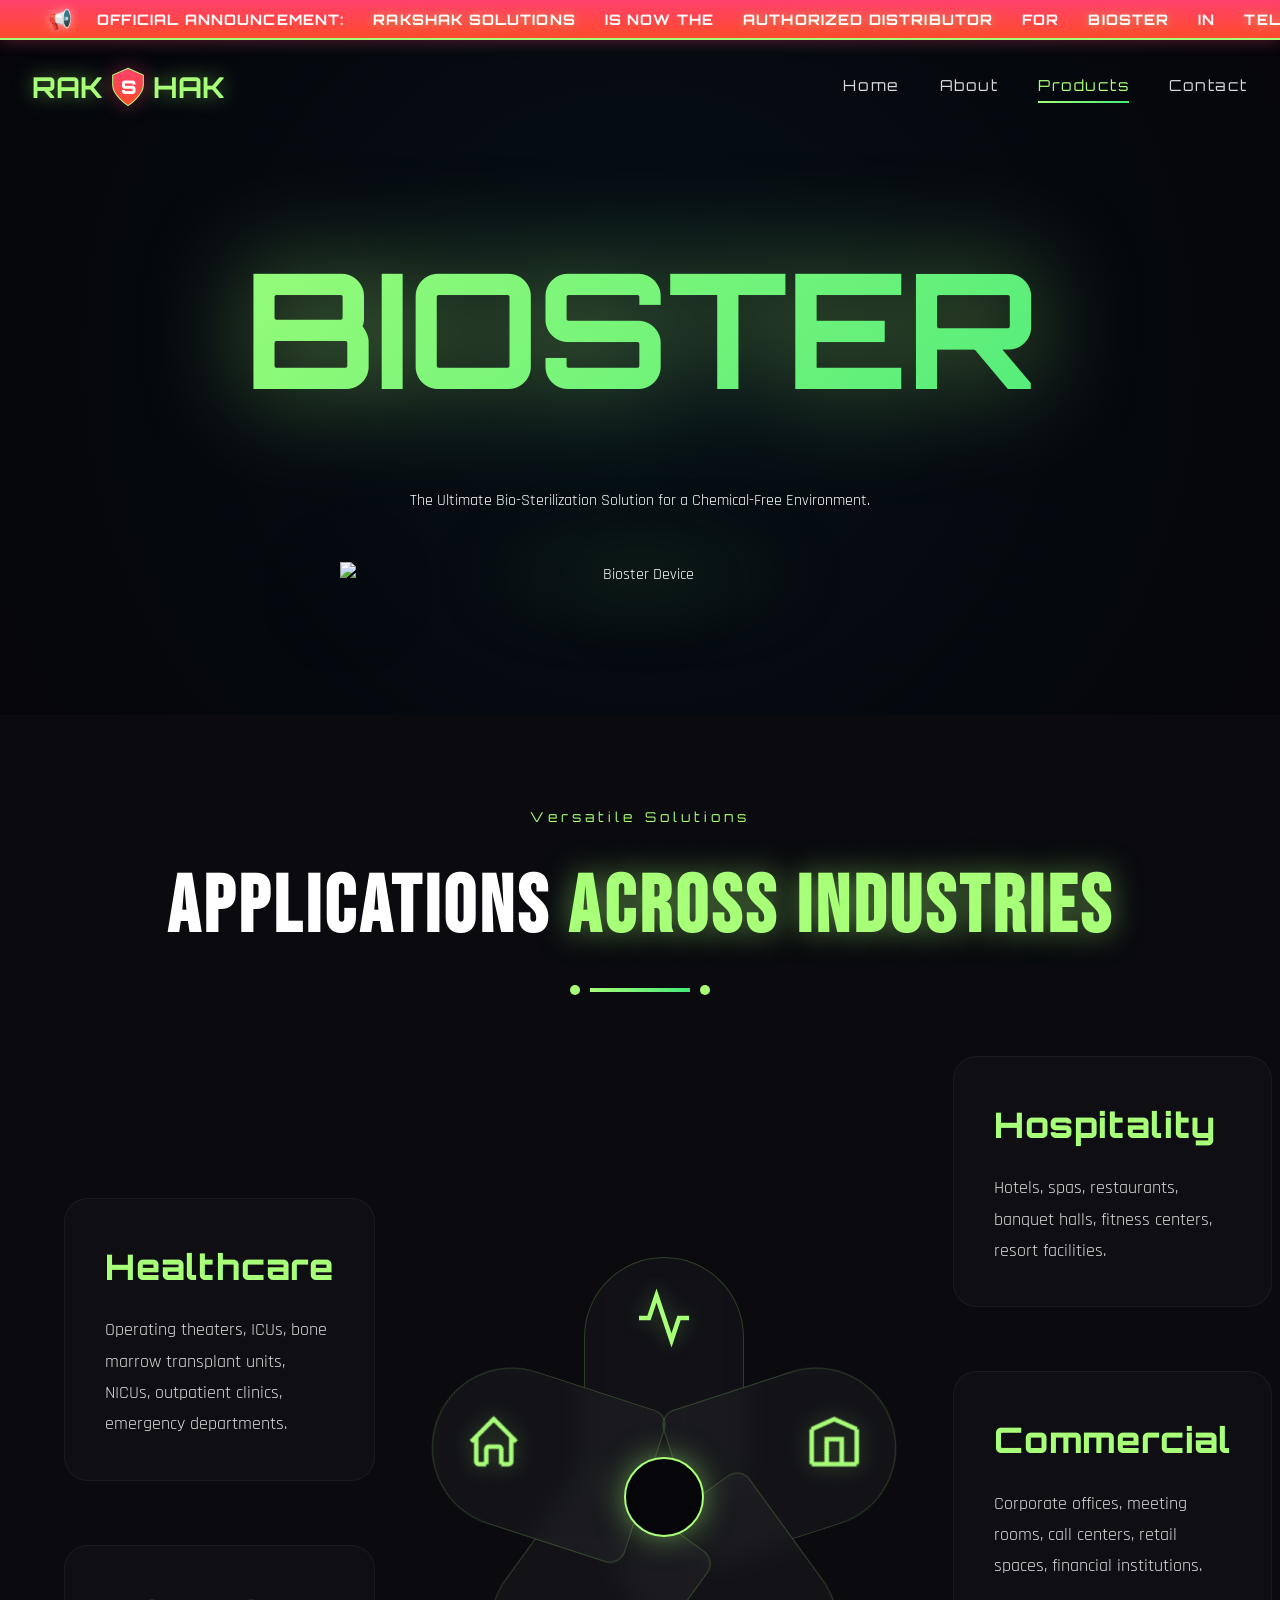
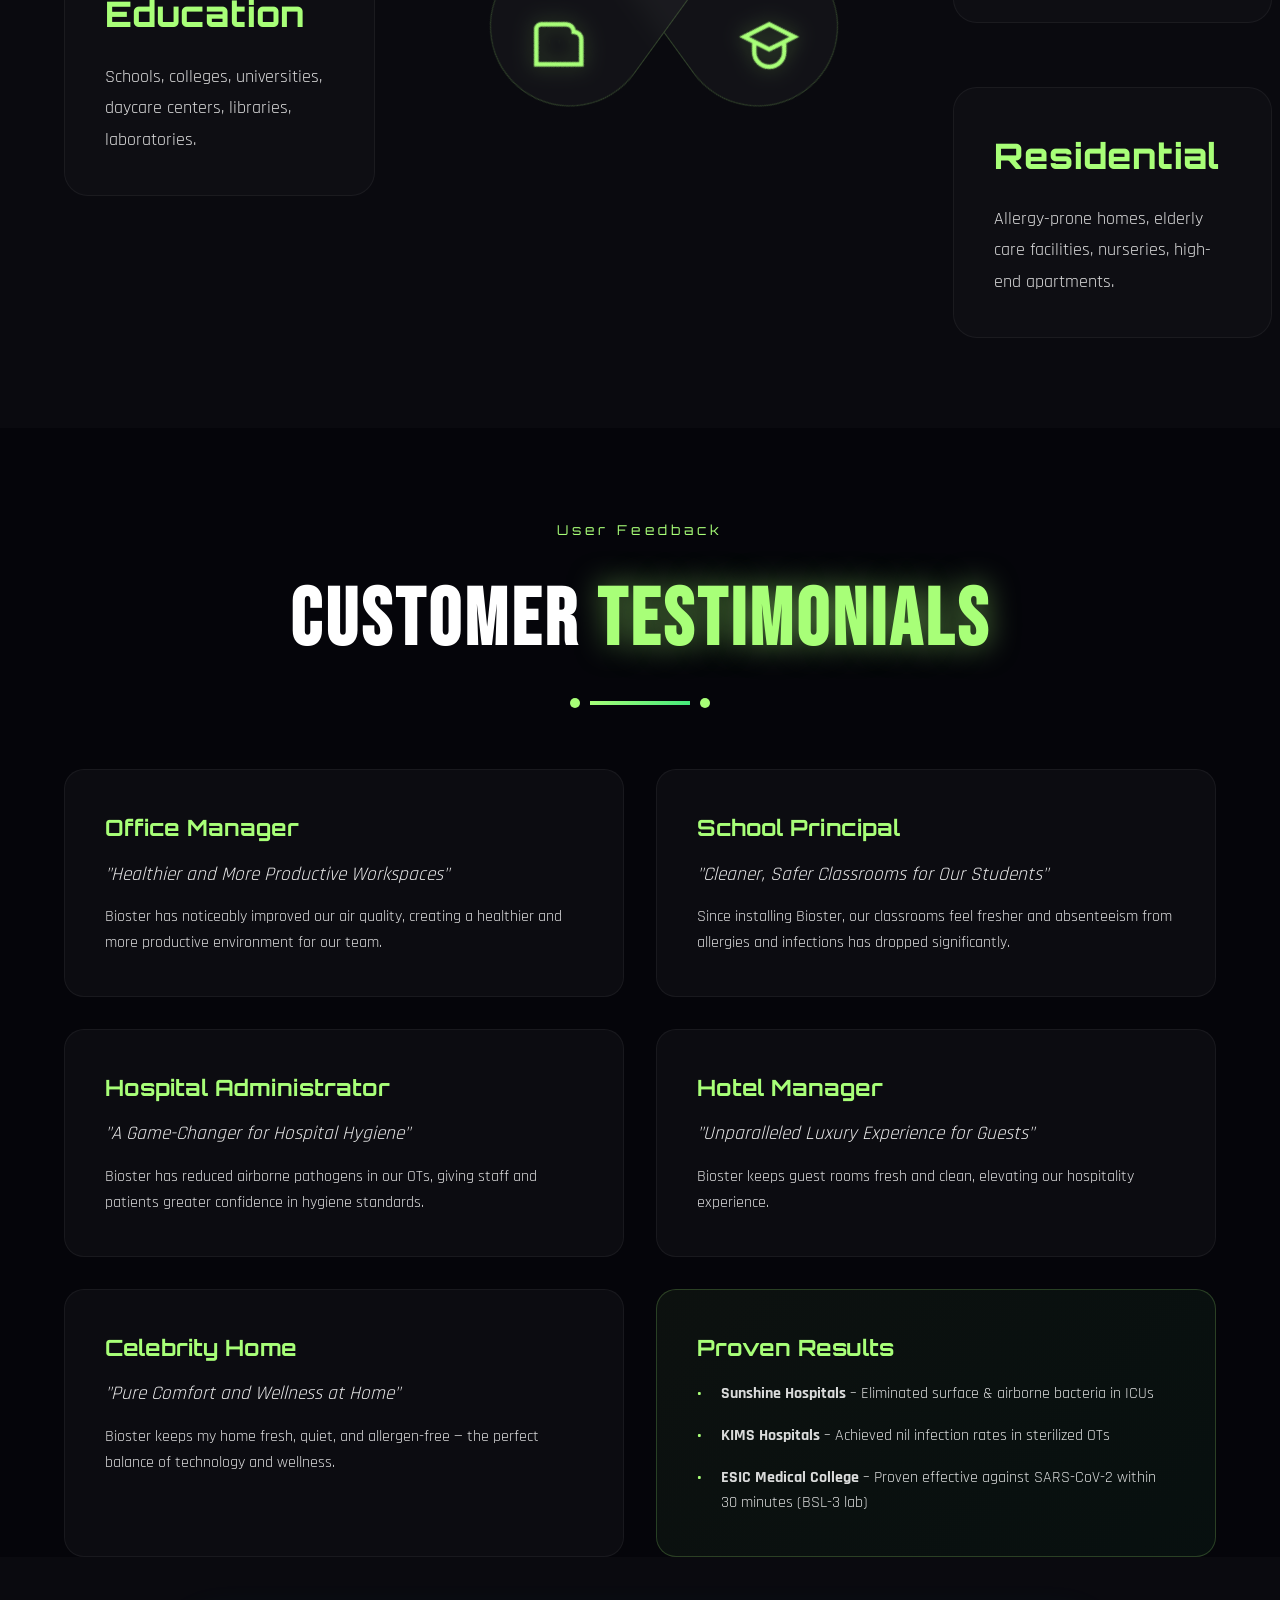
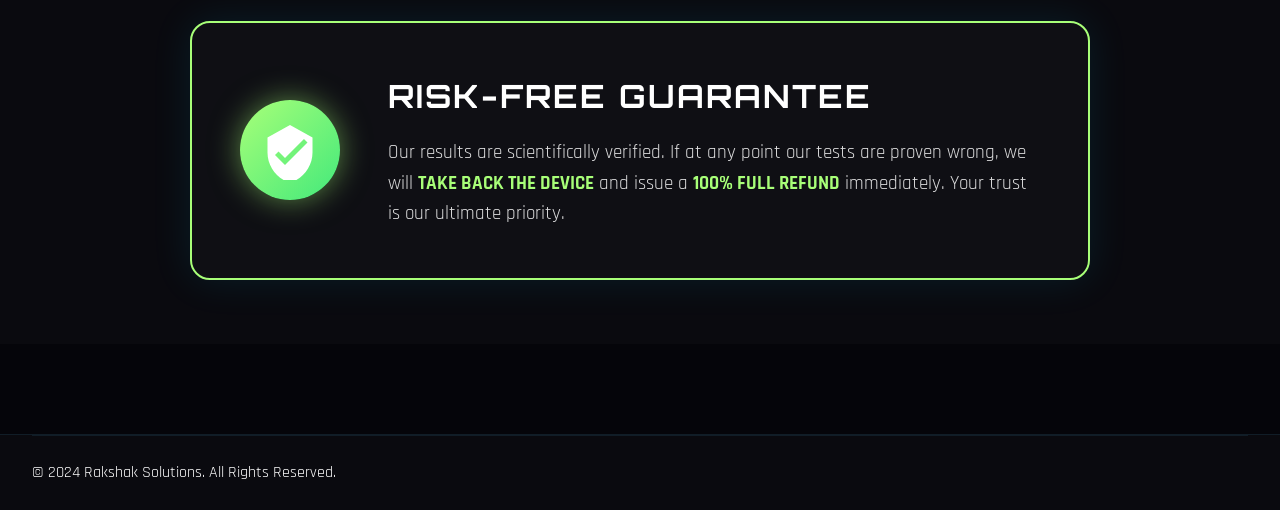
==== commit 3b9631b5: "fix: add new product" ====
--- a/bioster.html
+++ b/bioster.html
@@ -34,7 +34,7 @@
     </div>
 
     <!-- Navigation -->
-    <nav class="navbar" id="navbar" style="top: 40px;">
+    <nav class="navbar" id="navbar">
         <div class="nav-container">
             <a href="index.html#home" class="nav-logo">
                 <span class="logo-text">RAK</span>
@@ -73,6 +73,10 @@
             <p class="hero-description" style="max-width: 800px; margin: 0 auto;">
                 The Ultimate Bio-Sterilization Solution for a Chemical-Free Environment.
             </p>
+            <div class="bioster-showcase-container">
+                <div class="bioster-glow-back"></div>
+                <img src="https://apks-mobile-apps.s3.ap-south-1.amazonaws.com/rakshak/bioster_product.png" alt="Bioster Device" class="bioster-hero-img">
+            </div>
         </section>
 
         <section class="applications-section">
--- a/styles.css
+++ b/styles.css
@@ -1003,8 +1003,441 @@
     animation-delay: -11s;
 }
 
-
-/* Additional Entities for Depth */
+/* ============================================
+   REAL FLOATING MICROORGANISM IMAGES
+   ============================================ */
+.floating-microbes-container {
+    position: absolute;
+    inset: 0;
+    pointer-events: none;
+    z-index: 5;
+    overflow: hidden;
+}
+
+.floating-microbe {
+    position: absolute;
+    object-fit: contain;
+    opacity: 0;
+    animation-fill-mode: forwards;
+    filter: drop-shadow(0 0 20px rgba(0, 210, 255, 0.3));
+    will-change: transform, opacity;
+}
+
+/* Bacteria Images - Rod-shaped purple bacteria */
+.bacteria-1 {
+    width: 120px;
+    height: auto;
+    top: 10%;
+    left: 5%;
+    opacity: 0.7;
+    animation: floatBacteria1 25s ease-in-out infinite, fadeInMicrobe 2s ease-out forwards;
+    animation-delay: 0.5s;
+    filter: drop-shadow(0 0 15px rgba(138, 43, 226, 0.5));
+}
+
+.bacteria-2 {
+    width: 80px;
+    height: auto;
+    top: 60%;
+    right: 8%;
+    opacity: 0.5;
+    animation: floatBacteria2 30s ease-in-out infinite, fadeInMicrobe 2s ease-out forwards;
+    animation-delay: 1.5s;
+    filter: drop-shadow(0 0 10px rgba(138, 43, 226, 0.4));
+    transform: rotate(45deg);
+}
+
+.bacteria-3 {
+    width: 100px;
+    height: auto;
+    bottom: 20%;
+    left: 25%;
+    opacity: 0.6;
+    animation: floatBacteria3 28s ease-in-out infinite, fadeInMicrobe 2s ease-out forwards;
+    animation-delay: 3s;
+    filter: drop-shadow(0 0 12px rgba(138, 43, 226, 0.45));
+    transform: rotate(-30deg);
+}
+
+.bacteria-4 {
+    width: 60px;
+    height: auto;
+    top: 75%;
+    right: 35%;
+    opacity: 0.4;
+    animation: floatBacteria4 35s ease-in-out infinite, fadeInMicrobe 2s ease-out forwards;
+    animation-delay: 2s;
+    filter: drop-shadow(0 0 8px rgba(138, 43, 226, 0.35));
+}
+
+/* Virus Images - Coronavirus-style */
+.virus-img-1 {
+    width: 100px;
+    height: auto;
+    top: 15%;
+    right: 15%;
+    opacity: 0.75;
+    animation: floatVirus1 22s ease-in-out infinite, pulseVirus 3s ease-in-out infinite, fadeInMicrobe 2s ease-out forwards;
+    animation-delay: 0s;
+    filter: drop-shadow(0 0 20px rgba(255, 65, 108, 0.6));
+}
+
+.virus-img-2 {
+    width: 70px;
+    height: auto;
+    bottom: 30%;
+    left: 10%;
+    opacity: 0.6;
+    animation: floatVirus2 28s ease-in-out infinite, pulseVirus 4s ease-in-out infinite, fadeInMicrobe 2s ease-out forwards;
+    animation-delay: 2.5s;
+    filter: drop-shadow(0 0 15px rgba(255, 65, 108, 0.5));
+}
+
+.virus-img-3 {
+    width: 55px;
+    height: auto;
+    top: 45%;
+    left: 45%;
+    opacity: 0.5;
+    animation: floatVirus3 32s ease-in-out infinite, pulseVirus 3.5s ease-in-out infinite, fadeInMicrobe 2s ease-out forwards;
+    animation-delay: 4s;
+    filter: drop-shadow(0 0 12px rgba(255, 65, 108, 0.4));
+}
+
+.virus-img-4 {
+    width: 85px;
+    height: auto;
+    bottom: 10%;
+    right: 20%;
+    opacity: 0.55;
+    animation: floatVirus4 26s ease-in-out infinite, pulseVirus 2.5s ease-in-out infinite, fadeInMicrobe 2s ease-out forwards;
+    animation-delay: 1s;
+    filter: drop-shadow(0 0 18px rgba(255, 65, 108, 0.55));
+}
+
+/* Fungi Images - Blue aspergillus-style */
+.fungi-1 {
+    width: 110px;
+    height: auto;
+    top: 30%;
+    right: 5%;
+    opacity: 0.65;
+    animation: floatFungi1 30s ease-in-out infinite, fadeInMicrobe 2s ease-out forwards;
+    animation-delay: 0.8s;
+    filter: drop-shadow(0 0 18px rgba(0, 150, 255, 0.5));
+}
+
+.fungi-2 {
+    width: 75px;
+    height: auto;
+    bottom: 45%;
+    left: 15%;
+    opacity: 0.5;
+    animation: floatFungi2 35s ease-in-out infinite, fadeInMicrobe 2s ease-out forwards;
+    animation-delay: 2.2s;
+    filter: drop-shadow(0 0 12px rgba(0, 150, 255, 0.4));
+    transform: rotate(15deg);
+}
+
+.fungi-3 {
+    width: 90px;
+    height: auto;
+    top: 70%;
+    left: 55%;
+    opacity: 0.45;
+    animation: floatFungi3 28s ease-in-out infinite, fadeInMicrobe 2s ease-out forwards;
+    animation-delay: 3.5s;
+    filter: drop-shadow(0 0 14px rgba(0, 150, 255, 0.45));
+    transform: rotate(-20deg);
+}
+
+/* Floating Animations for Bacteria */
+@keyframes floatBacteria1 {
+    0% {
+        transform: translate(0, 0) rotate(0deg);
+    }
+    25% {
+        transform: translate(50px, 30px) rotate(15deg);
+    }
+    50% {
+        transform: translate(100px, -20px) rotate(-10deg);
+    }
+    75% {
+        transform: translate(30px, -40px) rotate(20deg);
+    }
+    100% {
+        transform: translate(0, 0) rotate(0deg);
+    }
+}
+
+@keyframes floatBacteria2 {
+    0% {
+        transform: translate(0, 0) rotate(45deg);
+    }
+    33% {
+        transform: translate(-60px, 40px) rotate(30deg);
+    }
+    66% {
+        transform: translate(-30px, -50px) rotate(60deg);
+    }
+    100% {
+        transform: translate(0, 0) rotate(45deg);
+    }
+}
+
+@keyframes floatBacteria3 {
+    0% {
+        transform: translate(0, 0) rotate(-30deg);
+    }
+    20% {
+        transform: translate(40px, -30px) rotate(-15deg);
+    }
+    40% {
+        transform: translate(80px, 20px) rotate(-45deg);
+    }
+    60% {
+        transform: translate(50px, 50px) rotate(-25deg);
+    }
+    80% {
+        transform: translate(20px, 30px) rotate(-35deg);
+    }
+    100% {
+        transform: translate(0, 0) rotate(-30deg);
+    }
+}
+
+@keyframes floatBacteria4 {
+    0%, 100% {
+        transform: translate(0, 0) rotate(0deg);
+    }
+    50% {
+        transform: translate(-80px, -60px) rotate(180deg);
+    }
+}
+
+/* Floating Animations for Virus */
+@keyframes floatVirus1 {
+    0% {
+        transform: translate(0, 0) scale(1);
+    }
+    25% {
+        transform: translate(-40px, 50px) scale(1.05);
+    }
+    50% {
+        transform: translate(-80px, 20px) scale(0.95);
+    }
+    75% {
+        transform: translate(-30px, -30px) scale(1.02);
+    }
+    100% {
+        transform: translate(0, 0) scale(1);
+    }
+}
+
+@keyframes floatVirus2 {
+    0% {
+        transform: translate(0, 0) rotate(0deg);
+    }
+    33% {
+        transform: translate(70px, -30px) rotate(120deg);
+    }
+    66% {
+        transform: translate(40px, 40px) rotate(240deg);
+    }
+    100% {
+        transform: translate(0, 0) rotate(360deg);
+    }
+}
+
+@keyframes floatVirus3 {
+    0%, 100% {
+        transform: translate(0, 0) scale(1);
+    }
+    25% {
+        transform: translate(30px, 30px) scale(1.1);
+    }
+    50% {
+        transform: translate(-20px, 50px) scale(0.9);
+    }
+    75% {
+        transform: translate(-40px, 10px) scale(1.05);
+    }
+}
+
+@keyframes floatVirus4 {
+    0% {
+        transform: translate(0, 0) rotate(0deg);
+    }
+    50% {
+        transform: translate(-60px, -40px) rotate(180deg);
+    }
+    100% {
+        transform: translate(0, 0) rotate(360deg);
+    }
+}
+
+/* Pulse effect for virus */
+@keyframes pulseVirus {
+    0%, 100% {
+        filter: drop-shadow(0 0 20px rgba(255, 65, 108, 0.6));
+    }
+    50% {
+        filter: drop-shadow(0 0 35px rgba(255, 65, 108, 0.9));
+    }
+}
+
+/* Floating Animations for Fungi */
+@keyframes floatFungi1 {
+    0% {
+        transform: translate(0, 0) rotate(0deg);
+    }
+    25% {
+        transform: translate(-50px, 40px) rotate(10deg);
+    }
+    50% {
+        transform: translate(-20px, 80px) rotate(-5deg);
+    }
+    75% {
+        transform: translate(30px, 50px) rotate(15deg);
+    }
+    100% {
+        transform: translate(0, 0) rotate(0deg);
+    }
+}
+
+@keyframes floatFungi2 {
+    0%, 100% {
+        transform: translate(0, 0) rotate(15deg);
+    }
+    33% {
+        transform: translate(60px, 20px) rotate(25deg);
+    }
+    66% {
+        transform: translate(30px, -40px) rotate(5deg);
+    }
+}
+
+@keyframes floatFungi3 {
+    0% {
+        transform: translate(0, 0) rotate(-20deg);
+    }
+    20% {
+        transform: translate(-30px, 30px) rotate(-10deg);
+    }
+    40% {
+        transform: translate(20px, 60px) rotate(-30deg);
+    }
+    60% {
+        transform: translate(50px, 30px) rotate(-15deg);
+    }
+    80% {
+        transform: translate(30px, -20px) rotate(-25deg);
+    }
+    100% {
+        transform: translate(0, 0) rotate(-20deg);
+    }
+}
+
+/* Fade in animation */
+@keyframes fadeInMicrobe {
+    from {
+        opacity: 0;
+        transform: scale(0.5);
+    }
+    to {
+        opacity: var(--target-opacity, 0.6);
+    }
+}
+
+/* Mobile Optimization */
+@media (max-width: 768px) {
+    .floating-microbe {
+        transform: scale(0.6) !important;
+        opacity: 0.4 !important;
+    }
+    
+    .bacteria-2,
+    .bacteria-4,
+    .virus-img-3,
+    .fungi-2 {
+        display: none !important;
+    }
+}
+
+@media (max-width: 480px) {
+    .floating-microbe {
+        transform: scale(0.4) !important;
+        opacity: 0.3 !important;
+    }
+    
+    .bacteria-3,
+    .virus-img-4,
+    .fungi-3 {
+        display: none !important;
+    }
+}
+
+/* Preloader Microbes */
+.preloader-microbes {
+    z-index: 10;
+}
+
+.bacteria-preload-1 {
+    width: 100px;
+    height: auto;
+    top: 15%;
+    left: 8%;
+    opacity: 0.65;
+    animation: floatBacteria1 20s ease-in-out infinite, fadeInMicrobe 3s ease-out forwards;
+    animation-delay: 2s;
+    filter: drop-shadow(0 0 15px rgba(138, 43, 226, 0.6));
+}
+
+.bacteria-preload-2 {
+    width: 70px;
+    height: auto;
+    bottom: 25%;
+    right: 12%;
+    opacity: 0.5;
+    animation: floatBacteria3 25s ease-in-out infinite, fadeInMicrobe 3s ease-out forwards;
+    animation-delay: 2.5s;
+    filter: drop-shadow(0 0 12px rgba(138, 43, 226, 0.5));
+    transform: rotate(60deg);
+}
+
+.virus-preload-1 {
+    width: 90px;
+    height: auto;
+    top: 20%;
+    right: 10%;
+    opacity: 0.7;
+    animation: floatVirus1 18s ease-in-out infinite, pulseVirus 3s ease-in-out infinite, fadeInMicrobe 3s ease-out forwards;
+    animation-delay: 2.2s;
+    filter: drop-shadow(0 0 20px rgba(255, 65, 108, 0.7));
+}
+
+.virus-preload-2 {
+    width: 60px;
+    height: auto;
+    bottom: 15%;
+    left: 20%;
+    opacity: 0.55;
+    animation: floatVirus3 22s ease-in-out infinite, pulseVirus 4s ease-in-out infinite, fadeInMicrobe 3s ease-out forwards;
+    animation-delay: 3s;
+    filter: drop-shadow(0 0 15px rgba(255, 65, 108, 0.6));
+}
+
+.fungi-preload-1 {
+    width: 85px;
+    height: auto;
+    bottom: 30%;
+    right: 25%;
+    opacity: 0.6;
+    animation: floatFungi1 23s ease-in-out infinite, fadeInMicrobe 3s ease-out forwards;
+    animation-delay: 2.8s;
+    filter: drop-shadow(0 0 15px rgba(0, 150, 255, 0.5));
+}
+
 .e-depth-1 {
     animation-duration: 40s !important;
     transform: scale(0.6);
@@ -3880,11 +4313,11 @@
 }
 
 /* ============================================
-   PRODUCTS SECTION (BIOSTER, EDUGENIE, BLUHEALTH)
+   PRODUCTS SECTION (BIOSTER, EDUGENIE, BLUHEALTH, STERIZEN)
    ============================================ */
 .products-grid {
     display: grid;
-    grid-template-columns: repeat(3, 1fr);
+    grid-template-columns: repeat(2, 1fr);
     gap: 2rem;
 }
 
@@ -4033,6 +4466,43 @@
 
 .bluhealth-num {
     color: rgba(255, 255, 255, 0.05);
+}
+
+/* STERIZEN - Clean Teal/Blue */
+.sterizen {
+    --product-color: #00BFA5; /* Teal */
+    --product-glow: rgba(0, 191, 165, 0.3);
+}
+
+.sterizen::before {
+    background: linear-gradient(90deg, #00BFA5, #00897B);
+}
+
+.sterizen:hover {
+    border-color: #00BFA5;
+    box-shadow: 0 20px 60px rgba(0, 191, 165, 0.25);
+}
+
+.sterizen-icon {
+    color: #00BFA5;
+}
+
+.sterizen-glow {
+    background: radial-gradient(circle, rgba(0, 191, 165, 0.15) 0%, transparent 70%);
+}
+
+.sterizen-link {
+    color: #00BFA5 !important;
+    border: 1px solid rgba(0, 191, 165, 0.3);
+}
+
+.sterizen-link:hover {
+    background: rgba(0, 191, 165, 0.15);
+    border-color: #00BFA5;
+}
+
+.sterizen-num {
+    color: rgba(0, 191, 165, 0.15);
 }
 
 /* Product Card Common Styles */
@@ -4345,10 +4815,13 @@
     width: 100%;
     overflow: hidden;
     margin-top: 5rem;
-    padding: 2.5rem 0;
-    background: rgba(255, 255, 255, 0.02);
-    border-top: 1px solid rgba(255, 255, 255, 0.05);
-    border-bottom: 1px solid rgba(255, 255, 255, 0.05);
+    padding: 3rem 0;
+    background: linear-gradient(90deg, 
+        transparent 0%, 
+        rgba(0, 210, 255, 0.03) 50%, 
+        transparent 100%);
+    border-top: 1px solid rgba(0, 210, 255, 0.1);
+    border-bottom: 1px solid rgba(0, 210, 255, 0.1);
 }
 
 .client-marquee::before,
@@ -4356,7 +4829,7 @@
     content: '';
     position: absolute;
     top: 0;
-    width: 250px;
+    width: 20%;
     height: 100%;
     z-index: 2;
     pointer-events: none;
@@ -4376,40 +4849,65 @@
     display: flex;
     white-space: nowrap;
     width: max-content;
-    animation: marqueeScroll 60s linear infinite;
-    gap: 3rem;
+    animation: marqueeScroll 40s linear infinite;
+    gap: 2.5rem;
+    align-items: center;
+}
+
+.client-track:hover {
+    animation-play-state: paused;
 }
 
 .client-logo-item {
-    flex: 0 0 250px;
-    height: 120px;
+    flex: 0 0 220px;
+    height: 110px;
     display: flex;
     align-items: center;
     justify-content: center;
-    padding: 1.5rem;
-    background: #ffffff;
-    border-radius: 12px;
-    box-shadow: 0 5px 15px rgba(0, 0, 0, 0.2);
-    transition: all var(--transition-medium);
+    padding: 1.2rem;
+    background: rgba(255, 255, 255, 0.08); /* Slightly lighter for contrast */
+    border: 1px solid rgba(255, 255, 255, 0.1);
+    border-radius: 16px;
+    backdrop-filter: blur(10px);
+    transition: all 0.4s cubic-bezier(0.4, 0, 0.2, 1);
+    position: relative;
+    overflow: hidden;
+}
+
+.client-logo-item::after {
+    content: '';
+    position: absolute;
+    inset: 0;
+    background: radial-gradient(circle at center, rgba(0, 210, 255, 0.1), transparent 70%);
+    opacity: 0;
+    transition: opacity 0.4s ease;
 }
 
 .client-logo-item:hover {
-    transform: translateY(-5px) scale(1.05);
-    box-shadow: 0 15px 30px rgba(0, 210, 255, 0.2);
+    background: rgba(255, 255, 255, 0.12);
+    border-color: var(--color-blue-primary);
+    transform: translateY(-8px) scale(1.05);
+    box-shadow: 0 20px 40px rgba(0, 0, 0, 0.4), 
+                0 0 20px rgba(0, 210, 255, 0.2);
+}
+
+.client-logo-item:hover::after {
+    opacity: 1;
 }
 
 .partner-logo {
     max-width: 100%;
     max-height: 100%;
     object-fit: contain;
-    filter: grayscale(100%);
-    opacity: 0.7;
-    transition: all var(--transition-medium);
+    filter: none; /* Show original colors */
+    opacity: 1;
+    transition: all 0.4s ease;
+    z-index: 1;
 }
 
 .client-logo-item:hover .partner-logo {
-    filter: grayscale(0%);
-    opacity: 1;
+    transform: scale(1.05);
+    filter: brightness(1.1); /* Slight pop on hover */
 }
 
 /* Vaidhya Logo Style (Matches Image) */
@@ -4418,6 +4916,12 @@
     flex-direction: column;
     align-items: center;
     gap: 0.2rem;
+    filter: none; /* Show original colors */
+    transition: all 0.4s ease;
+}
+
+.client-logo-item:hover .vaidhya-logo {
+    transform: scale(1.05);
 }
 
 .vaidhya-icon-wrap {
@@ -4914,6 +5418,177 @@
         width: 50px;
         height: 50px;
     }
+
+    .apps-column {
+        gap: 1.5rem;
+    }
+
+    .app-item {
+        padding: 1.5rem;
+    }
+
+    .app-item h3 {
+        font-size: 1.6rem;
+    }
+
+    .app-item p {
+        font-size: 1rem;
+    }
+}
+
+@media (max-width: 768px) {
+    /* Product Hero (Bioster page) */
+    .product-hero {
+        padding: calc(6rem + 32px) 1rem 3rem;
+    }
+
+    .product-hero-title {
+        font-size: clamp(3rem, 15vw, 5rem);
+    }
+
+    /* Flower Diagram - Mobile */
+    .flower-diagram {
+        width: 260px;
+        height: 260px;
+    }
+
+    .petal {
+        width: 90px;
+        height: 130px;
+        padding-top: 12px;
+        margin-left: -45px;
+        margin-top: -130px;
+    }
+
+    .petal-icon {
+        width: 40px;
+        height: 40px;
+    }
+
+    .petal-label {
+        font-size: 0.9rem;
+        padding: 0.4rem 1rem;
+        top: -50px;
+    }
+
+    .flower-diagram::after {
+        width: 45px;
+        height: 45px;
+    }
+
+    .apps-column {
+        gap: 1rem;
+    }
+
+    .app-item {
+        padding: 1.25rem;
+        border-radius: 16px;
+    }
+
+    .app-item h3 {
+        font-size: 1.4rem;
+        margin-bottom: 0.75rem;
+    }
+
+    .app-item p {
+        font-size: 0.9rem;
+    }
+
+    /* Testimonials */
+    .testimonials-grid {
+        grid-template-columns: 1fr;
+        gap: 1rem;
+    }
+
+    .testimonial-card {
+        padding: 1.5rem;
+    }
+
+    .t-role {
+        font-size: 1.1rem;
+    }
+
+    .t-quote {
+        font-size: 1rem;
+    }
+
+    .t-text {
+        font-size: 0.9rem;
+    }
+
+    .results-list li {
+        font-size: 0.9rem;
+    }
+}
+
+@media (max-width: 480px) {
+    /* Product Hero - Small Mobile */
+    .product-hero {
+        padding: calc(5rem + 28px) 0.75rem 2rem;
+    }
+
+    .product-hero-title {
+        font-size: clamp(2.5rem, 18vw, 4rem);
+        letter-spacing: 0;
+    }
+
+    /* Flower Diagram - Small Mobile */
+    .flower-diagram {
+        width: 220px;
+        height: 220px;
+    }
+
+    .petal {
+        width: 75px;
+        height: 110px;
+        padding-top: 10px;
+        margin-left: -37.5px;
+        margin-top: -110px;
+    }
+
+    .petal-icon {
+        width: 32px;
+        height: 32px;
+    }
+
+    .petal-label {
+        font-size: 0.75rem;
+        padding: 0.3rem 0.75rem;
+        top: -40px;
+    }
+
+    .flower-diagram::after {
+        width: 35px;
+        height: 35px;
+    }
+
+    .app-item {
+        padding: 1rem;
+    }
+
+    .app-item h3 {
+        font-size: 1.2rem;
+    }
+
+    .app-item p {
+        font-size: 0.85rem;
+    }
+
+    .testimonial-card {
+        padding: 1.25rem;
+    }
+
+    .t-role {
+        font-size: 1rem;
+    }
+
+    .t-quote {
+        font-size: 0.9rem;
+    }
+
+    .t-text {
+        font-size: 0.85rem;
+    }
 }
 
 
@@ -5068,4 +5743,1035 @@
         text-align: center;
         padding: 2rem;
     }
-}+}
+
+/* ============================================
+   COMPREHENSIVE MOBILE RESPONSIVE STYLES
+   ============================================ */
+
+/* ---- TABLET (max-width: 1024px) ---- */
+@media (max-width: 1024px) {
+    :root {
+        --section-padding: clamp(3rem, 8vh, 6rem);
+    }
+
+    .section-container {
+        padding: 0 1.5rem;
+    }
+
+    .urban-grid {
+        grid-template-columns: 1fr;
+        gap: 2.5rem;
+    }
+
+    .about-content {
+        grid-template-columns: 1fr;
+        gap: 2.5rem;
+    }
+
+    .contact-content {
+        grid-template-columns: 1fr;
+        gap: 2.5rem;
+    }
+
+    .footer-main {
+        grid-template-columns: 1fr;
+        gap: 2.5rem;
+    }
+
+    .footer-links {
+        grid-template-columns: repeat(3, 1fr);
+    }
+}
+
+/* ---- MOBILE LARGE (max-width: 768px) ---- */
+@media (max-width: 768px) {
+    /* Global Tweaks */
+    html, body {
+        font-size: 15px;
+    }
+
+    /* Hide custom cursor on mobile/touch devices */
+    #cursor-glow,
+    #cursor-outer {
+        display: none !important;
+    }
+
+    /* Announcement Banner */
+    .announcement-banner {
+        height: 32px;
+    }
+
+    .banner-item {
+        font-size: 0.65rem;
+        padding: 0 1rem;
+        gap: 0.5rem;
+    }
+
+    .banner-icon {
+        font-size: 1rem;
+    }
+
+    /* Navigation */
+    .navbar {
+        padding: 1rem 0;
+        top: 32px;
+    }
+
+    .navbar.scrolled {
+        top: 32px;
+        padding: 0.75rem 0;
+    }
+
+    .nav-container {
+        padding: 0 1rem;
+    }
+
+    .nav-logo {
+        font-size: 1.4rem;
+    }
+
+    .nav-shield-svg {
+        width: 28px;
+        height: 34px;
+    }
+
+    .nav-menu {
+        padding: 5rem 1.5rem 2rem;
+        width: 85%;
+    }
+
+    .nav-link {
+        font-size: 1.1rem;
+        padding: 0.75rem 0;
+        border-bottom: 1px solid rgba(255, 255, 255, 0.05);
+    }
+
+    /* Hero Section */
+    .hero {
+        padding: calc(5rem + 32px) 1rem 2rem;
+        min-height: auto;
+    }
+
+    .hero-badge {
+        font-size: 0.65rem;
+        padding: 0.5rem 1rem;
+        letter-spacing: 0.1em;
+    }
+
+    .hero-title {
+        font-size: clamp(2.2rem, 12vw, 3.5rem);
+        gap: 0.1rem;
+        margin-bottom: 1rem;
+    }
+
+    .inline-shield {
+        width: clamp(40px, 14vw, 60px);
+        height: clamp(48px, 16vw, 72px);
+    }
+
+    .hero-shield-s {
+        font-size: 28px;
+    }
+
+    .hero-tagline {
+        flex-wrap: wrap;
+        gap: 0.5rem 1rem;
+        font-size: 0.75rem;
+        letter-spacing: 0.15em;
+        margin-bottom: 1.5rem;
+    }
+
+    .tagline-divider {
+        display: none;
+    }
+
+    .hero-description {
+        font-size: 0.9rem;
+        margin-bottom: 1.5rem;
+        padding: 0 0.5rem;
+    }
+
+    .hero-cta {
+        flex-direction: column;
+        gap: 0.75rem;
+        width: 100%;
+    }
+
+    .btn {
+        width: 100%;
+        justify-content: center;
+        padding: 0.9rem 1.5rem;
+        font-size: 0.85rem;
+    }
+
+    .hero-scroll {
+        margin-top: 1.5rem;
+    }
+
+    .scroll-indicator {
+        width: 20px;
+        height: 32px;
+    }
+
+    .hero-scroll span {
+        font-size: 0.6rem;
+    }
+
+    .hero-stats {
+        flex-direction: column;
+        gap: 1.5rem;
+        padding: 1.5rem 1rem;
+        margin-top: 2rem;
+    }
+
+    .stat-divider {
+        width: 50px;
+        height: 1px;
+    }
+
+    .stat-number {
+        font-size: 1.6rem;
+    }
+
+    .stat-suffix {
+        font-size: 1rem;
+    }
+
+    .stat-label {
+        font-size: 0.6rem;
+        letter-spacing: 0.15em;
+    }
+
+    /* Section Headers */
+    .section-header {
+        margin-bottom: 2.5rem;
+    }
+
+    .section-tag {
+        font-size: 0.7rem;
+        letter-spacing: 0.2em;
+    }
+
+    .section-title {
+        font-size: clamp(2rem, 8vw, 3rem);
+    }
+
+    .title-underline {
+        width: 80px;
+        height: 3px;
+    }
+
+    .title-underline::before,
+    .title-underline::after {
+        width: 8px;
+        height: 8px;
+    }
+
+    .title-underline::before {
+        left: -15px;
+    }
+
+    .title-underline::after {
+        right: -15px;
+    }
+
+    /* Urbanization Section */
+    .urban-title {
+        font-size: clamp(2rem, 8vw, 3rem);
+    }
+
+    .urban-main-text {
+        font-size: 1rem;
+    }
+
+    .urban-main-text strong {
+        font-size: 1.2rem;
+    }
+
+    .urban-quote {
+        font-size: 0.95rem;
+        padding-left: 1rem;
+    }
+
+    .mission-box {
+        padding: 1.5rem;
+        border-radius: 16px;
+    }
+
+    .mission-icon {
+        font-size: 2.2rem;
+    }
+
+    .mission-desc {
+        font-size: 1rem;
+    }
+
+    /* About Section */
+    .about-visual {
+        order: -1;
+    }
+
+    .image-frame {
+        max-width: 280px;
+    }
+
+    .about-logo-img {
+        max-width: 120px;
+    }
+
+    .floating-badge {
+        font-size: 0.65rem;
+        padding: 0.4rem 0.8rem;
+    }
+
+    .badge-1 {
+        top: 5%;
+        right: 0;
+    }
+
+    .badge-2 {
+        bottom: 10%;
+        left: 0;
+    }
+
+    .about-subtitle {
+        font-size: clamp(1.3rem, 5vw, 1.8rem);
+    }
+
+    .about-paragraph {
+        font-size: 0.95rem;
+    }
+
+    .first-letter {
+        font-size: 2.2rem;
+    }
+
+    .feature-item {
+        padding: 1rem;
+    }
+
+    .feature-icon {
+        width: 40px;
+        height: 40px;
+    }
+
+    .feature-icon svg {
+        width: 20px;
+        height: 20px;
+    }
+
+    .feature-content h4 {
+        font-size: 0.9rem;
+    }
+
+    .feature-content p {
+        font-size: 0.8rem;
+    }
+
+    /* Mission Vision */
+    .mv-grid {
+        grid-template-columns: 1fr;
+        gap: 1.5rem;
+    }
+
+    .mv-card {
+        padding: 2rem 1.5rem;
+    }
+
+    .mv-icon {
+        width: 60px;
+        height: 60px;
+    }
+
+    .mv-title {
+        font-size: 1.4rem;
+    }
+
+    .mv-text {
+        font-size: 0.95rem;
+    }
+
+    /* Products Section */
+    .products-grid {
+        grid-template-columns: 1fr;
+        gap: 1.5rem;
+    }
+
+    .product-card {
+        padding: 1.5rem;
+    }
+
+    .product-icon {
+        width: 50px;
+        height: 50px;
+        margin-bottom: 1rem;
+    }
+
+    .product-title {
+        font-size: 1.5rem;
+    }
+
+    .product-category {
+        font-size: 0.65rem;
+    }
+
+    .distributor-badge {
+        font-size: 0.55rem;
+        padding: 0.25rem 0.6rem;
+    }
+
+    .product-desc {
+        font-size: 0.9rem;
+    }
+
+    .product-features li {
+        font-size: 0.85rem;
+        margin-bottom: 0.5rem;
+    }
+
+    .card-number {
+        font-size: 3.5rem;
+    }
+
+    .product-actions {
+        flex-direction: column;
+    }
+
+    .video-trigger {
+        width: 100%;
+        justify-content: center;
+    }
+
+    /* Certifications */
+    .certs-grid {
+        grid-template-columns: repeat(2, 1fr);
+        gap: 1rem;
+    }
+
+    .cert-card {
+        padding: 1.5rem 1rem;
+    }
+
+    .cert-icon {
+        font-size: 2.5rem;
+    }
+
+    .cert-info h4 {
+        font-size: 1rem;
+    }
+
+    .cert-info p {
+        font-size: 0.8rem;
+    }
+
+    /* Team Section */
+    .team-intro {
+        font-size: 0.95rem;
+        margin-top: -1rem;
+    }
+
+    .team-values {
+        grid-template-columns: 1fr 1fr;
+        gap: 1rem;
+    }
+
+    .value-card {
+        padding: 1.25rem 1rem;
+    }
+
+    .value-icon {
+        font-size: 2rem;
+        margin-bottom: 0.75rem;
+    }
+
+    .value-card h4 {
+        font-size: 0.85rem;
+    }
+
+    .value-card p {
+        font-size: 0.8rem;
+    }
+
+    /* Clientele Marquee */
+    .client-marquee {
+        margin-top: 3rem;
+        padding: 2rem 0;
+    }
+
+    .client-logo-item {
+        flex: 0 0 160px;
+        height: 80px;
+        padding: 0.8rem;
+    }
+
+    .client-track {
+        gap: 1.5rem;
+    }
+
+    .client-marquee::before,
+    .client-marquee::after {
+        width: 60px;
+    }
+
+    .vaidhya-icon-wrap {
+        width: 40px;
+        height: 40px;
+    }
+
+    .vaidhya-plus {
+        font-size: 2rem;
+    }
+
+    .vaidhya-text {
+        font-size: 0.6rem;
+    }
+
+    /* Contact Section */
+    .contact-subtitle {
+        font-size: clamp(1.3rem, 5vw, 1.6rem);
+    }
+
+    .contact-description {
+        font-size: 0.9rem;
+    }
+
+    .contact-item {
+        gap: 0.75rem;
+    }
+
+    .contact-icon {
+        width: 40px;
+        height: 40px;
+    }
+
+    .contact-icon svg {
+        width: 20px;
+        height: 20px;
+    }
+
+    .contact-text h4 {
+        font-size: 0.8rem;
+    }
+
+    .contact-text p {
+        font-size: 0.85rem;
+    }
+
+    .emergency-box {
+        padding: 1rem;
+    }
+
+    .emergency-label {
+        font-size: 0.65rem;
+    }
+
+    .emergency-number {
+        font-size: 1.2rem;
+    }
+
+    .contact-form {
+        padding: 1.5rem;
+    }
+
+    .form-header h3 {
+        font-size: 1.1rem;
+    }
+
+    .form-header p {
+        font-size: 0.8rem;
+    }
+
+    .form-row {
+        grid-template-columns: 1fr;
+        gap: 0;
+    }
+
+    .form-group label {
+        font-size: 0.7rem;
+    }
+
+    .form-group input,
+    .form-group select,
+    .form-group textarea {
+        padding: 0.85rem;
+        font-size: 0.9rem;
+    }
+
+    .form-submit {
+        padding: 1rem;
+        font-size: 0.9rem;
+    }
+
+    /* Footer */
+    .footer-main {
+        padding: 2.5rem 0;
+    }
+
+    .footer-logo {
+        font-size: 1.2rem;
+    }
+
+    .footer-tagline {
+        font-size: 0.7rem;
+    }
+
+    .footer-description {
+        font-size: 0.85rem;
+    }
+
+    .footer-links {
+        grid-template-columns: repeat(2, 1fr);
+        gap: 1.5rem;
+    }
+
+    .footer-column h4 {
+        font-size: 0.8rem;
+        margin-bottom: 1rem;
+    }
+
+    .footer-column a {
+        font-size: 0.8rem;
+    }
+
+    .footer-bottom {
+        flex-direction: column;
+        text-align: center;
+        gap: 1rem;
+        padding: 1rem 0;
+    }
+
+    .footer-copyright {
+        font-size: 0.75rem;
+    }
+
+    .social-icon {
+        width: 36px;
+        height: 36px;
+    }
+
+    .social-icon svg {
+        width: 16px;
+        height: 16px;
+    }
+
+    /* Video Modal */
+    .modal-content {
+        width: 95%;
+        border-radius: 8px;
+    }
+
+    .modal-close {
+        top: 10px;
+        right: 10px;
+        width: 40px;
+        height: 40px;
+        font-size: 1.5rem;
+    }
+
+    /* Preloader */
+    .splash-logo-text {
+        font-size: clamp(1.8rem, 10vw, 3rem);
+    }
+
+    .splash-shield-container {
+        width: clamp(45px, 14vw, 70px);
+        margin: 0 0.1rem;
+    }
+
+    .splash-shield-s {
+        font-size: 35px;
+    }
+
+    .loader-content {
+        bottom: 10%;
+        width: 85%;
+    }
+
+    .loader-status {
+        font-size: 0.5rem;
+        letter-spacing: 0.3em;
+    }
+
+    /* Floating Entities - reduce for performance */
+    .floating-entities {
+        opacity: 0.5;
+    }
+
+    .entity {
+        transform: scale(0.5) !important;
+    }
+
+    .v3, .v4, .v6, .v7, .v8, .v9,
+    .m6, .m7, .m9, .m10, .m11, .m12, .m13, .m14,
+    .r3, .r4, .r6, .r7, .r8,
+    .d6, .d7, .d9, .d10, .d11, .d12, .d13, .d14, .d15 {
+        display: none !important;
+    }
+}
+
+/* ---- MOBILE SMALL (max-width: 480px) ---- */
+@media (max-width: 480px) {
+    html, body {
+        font-size: 14px;
+    }
+
+    .section-container {
+        padding: 0 1rem;
+    }
+
+    /* Announcement Banner */
+    .announcement-banner {
+        height: 28px;
+    }
+
+    .banner-item {
+        font-size: 0.55rem;
+        padding: 0 0.75rem;
+    }
+
+    /* Navigation */
+    .navbar {
+        top: 28px;
+    }
+
+    .navbar.scrolled {
+        top: 28px;
+    }
+
+    .nav-logo {
+        font-size: 1.2rem;
+    }
+
+    .nav-shield-svg {
+        width: 24px;
+        height: 30px;
+    }
+
+    .nav-toggle span {
+        width: 24px;
+    }
+
+    /* Hero */
+    .hero {
+        padding: calc(4.5rem + 28px) 0.75rem 1.5rem;
+    }
+
+    .hero-badge {
+        font-size: 0.55rem;
+        padding: 0.4rem 0.8rem;
+    }
+
+    .hero-title {
+        font-size: clamp(1.8rem, 14vw, 2.8rem);
+    }
+
+    .inline-shield {
+        width: clamp(32px, 16vw, 50px);
+        height: clamp(38px, 18vw, 60px);
+    }
+
+    .hero-shield-s {
+        font-size: 22px;
+    }
+
+    .hero-tagline {
+        font-size: 0.65rem;
+        gap: 0.4rem 0.8rem;
+    }
+
+    .hero-description {
+        font-size: 0.85rem;
+    }
+
+    .btn {
+        padding: 0.8rem 1.2rem;
+        font-size: 0.8rem;
+    }
+
+    .hero-stats {
+        padding: 1.25rem 0.75rem;
+    }
+
+    .stat-number {
+        font-size: 1.4rem;
+    }
+
+    .stat-label {
+        font-size: 0.55rem;
+    }
+
+    /* Sections */
+    .section-title {
+        font-size: clamp(1.8rem, 10vw, 2.5rem);
+    }
+
+    .urban-title {
+        font-size: clamp(1.8rem, 10vw, 2.5rem);
+    }
+
+    /* Certifications */
+    .certs-grid {
+        grid-template-columns: 1fr;
+        gap: 1rem;
+    }
+
+    .cert-card {
+        flex-direction: row;
+        text-align: left;
+        gap: 1rem;
+        padding: 1.25rem;
+    }
+
+    .cert-icon {
+        font-size: 2rem;
+        margin-bottom: 0;
+    }
+
+    /* Team Values */
+    .team-values {
+        grid-template-columns: 1fr;
+        gap: 1rem;
+    }
+
+    .value-card {
+        flex-direction: row;
+        text-align: left;
+        gap: 1rem;
+    }
+
+    .value-icon {
+        font-size: 2.5rem;
+        margin-bottom: 0;
+    }
+
+    /* Footer */
+    .footer-links {
+        grid-template-columns: 1fr;
+        gap: 1.5rem;
+    }
+
+    /* Preloader */
+    .splash-logo-text {
+        font-size: clamp(1.5rem, 12vw, 2.5rem);
+    }
+
+    .splash-shield-container {
+        width: clamp(35px, 16vw, 55px);
+    }
+
+    .splash-shield-s {
+        font-size: 28px;
+    }
+}
+
+/* ---- EXTRA SMALL DEVICES (max-width: 360px) ---- */
+@media (max-width: 360px) {
+    .hero-title {
+        font-size: 1.6rem;
+    }
+
+    .inline-shield {
+        width: 28px;
+        height: 34px;
+    }
+
+    .hero-shield-s {
+        font-size: 18px;
+    }
+
+    .hero-tagline {
+        font-size: 0.6rem;
+    }
+
+    .section-title {
+        font-size: 1.6rem;
+    }
+
+    .nav-logo {
+        font-size: 1rem;
+    }
+
+    .nav-shield-svg {
+        width: 20px;
+        height: 24px;
+    }
+}
+
+/* ---- LANDSCAPE MOBILE ---- */
+@media (max-height: 500px) and (orientation: landscape) {
+    .hero {
+        min-height: auto;
+        padding-top: calc(4rem + 32px);
+        padding-bottom: 1rem;
+    }
+
+    .hero-stats {
+        flex-direction: row;
+        gap: 2rem;
+    }
+
+    .stat-divider {
+        width: 1px;
+        height: 40px;
+    }
+
+    .hero-scroll {
+        display: none;
+    }
+
+    .preloader {
+        padding: 1rem;
+    }
+
+    .splash-logo {
+        transform: scale(0.8);
+    }
+
+    .loader-content {
+        bottom: 5%;
+    }
+}
+
+/* ---- TOUCH DEVICE OPTIMIZATIONS ---- */
+@media (hover: none) and (pointer: coarse) {
+    /* Remove hover effects that don't work on touch */
+    .nav-link::before {
+        display: none;
+    }
+
+    .btn:hover {
+        transform: none;
+    }
+
+    .product-card:hover {
+        transform: none;
+    }
+
+    .service-card:hover {
+        transform: none;
+    }
+
+    .mv-card:hover {
+        transform: none;
+    }
+
+    .feature-item:hover {
+        transform: none;
+    }
+
+    /* Improve tap targets */
+    .nav-link {
+        padding: 0.75rem 0;
+    }
+
+    .btn {
+        min-height: 48px;
+    }
+
+    .social-icon {
+        min-width: 44px;
+        min-height: 44px;
+    }
+
+    /* Disable custom cursor on touch */
+    #cursor-glow,
+    #cursor-outer {
+        display: none !important;
+    }
+}
+
+/* ---- REDUCE MOTION FOR ACCESSIBILITY ---- */
+@media (prefers-reduced-motion: reduce) {
+    *,
+    *::before,
+    *::after {
+        animation-duration: 0.01ms !important;
+        animation-iteration-count: 1 !important;
+        transition-duration: 0.01ms !important;
+    }
+
+    .preloader {
+        display: none !important;
+    }
+
+    .floating-entities {
+        display: none !important;
+    }
+
+    .client-track {
+        animation: none !important;
+    }
+
+    .banner-track {
+        animation: none !important;
+    }
+}
+/* 
+============================================
+BIOSTER PAGE PRODUCT HERO STYLES
+============================================
+*/
+
+.bioster-showcase-container {
+    position: relative;
+    max-width: 600px;
+    margin: 3rem auto;
+    display: flex;
+    justify-content: center;
+    align-items: center;
+}
+
+.bioster-hero-img {
+    position: relative;
+    width: 100%;
+    max-height: 500px;
+    object-fit: contain;
+    z-index: 2;
+    filter: drop-shadow(0 20px 40px rgba(0, 0, 0, 0.5));
+    animation: floatBioster 6s ease-in-out infinite;
+}
+
+.bioster-glow-back {
+    position: absolute;
+    width: 80%;
+    height: 80%;
+    top: 50%;
+    left: 50%;
+    transform: translate(-50%, -50%);
+    background: radial-gradient(circle, rgba(118, 185, 71, 0.4) 0%, transparent 70%);
+    z-index: 1;
+    filter: blur(40px);
+    animation: pulseBiosterGlow 4s ease-in-out infinite alternate;
+}
+
+@keyframes floatBioster {
+    0%, 100% {
+        transform: translateY(0);
+    }
+    50% {
+        transform: translateY(-20px);
+    }
+}
+
+@keyframes pulseBiosterGlow {
+    0% {
+        opacity: 0.5;
+        transform: translate(-50%, -50%) scale(0.9);
+    }
+    100% {
+        opacity: 0.8;
+        transform: translate(-50%, -50%) scale(1.1);
+    }
+}
+
+@media (max-width: 768px) {
+    .bioster-showcase-container {
+        max-width: 90%;
+        margin: 2rem auto;
+    }
+    
+    .bioster-hero-img {
+        max-height: 350px;
+    }
+}
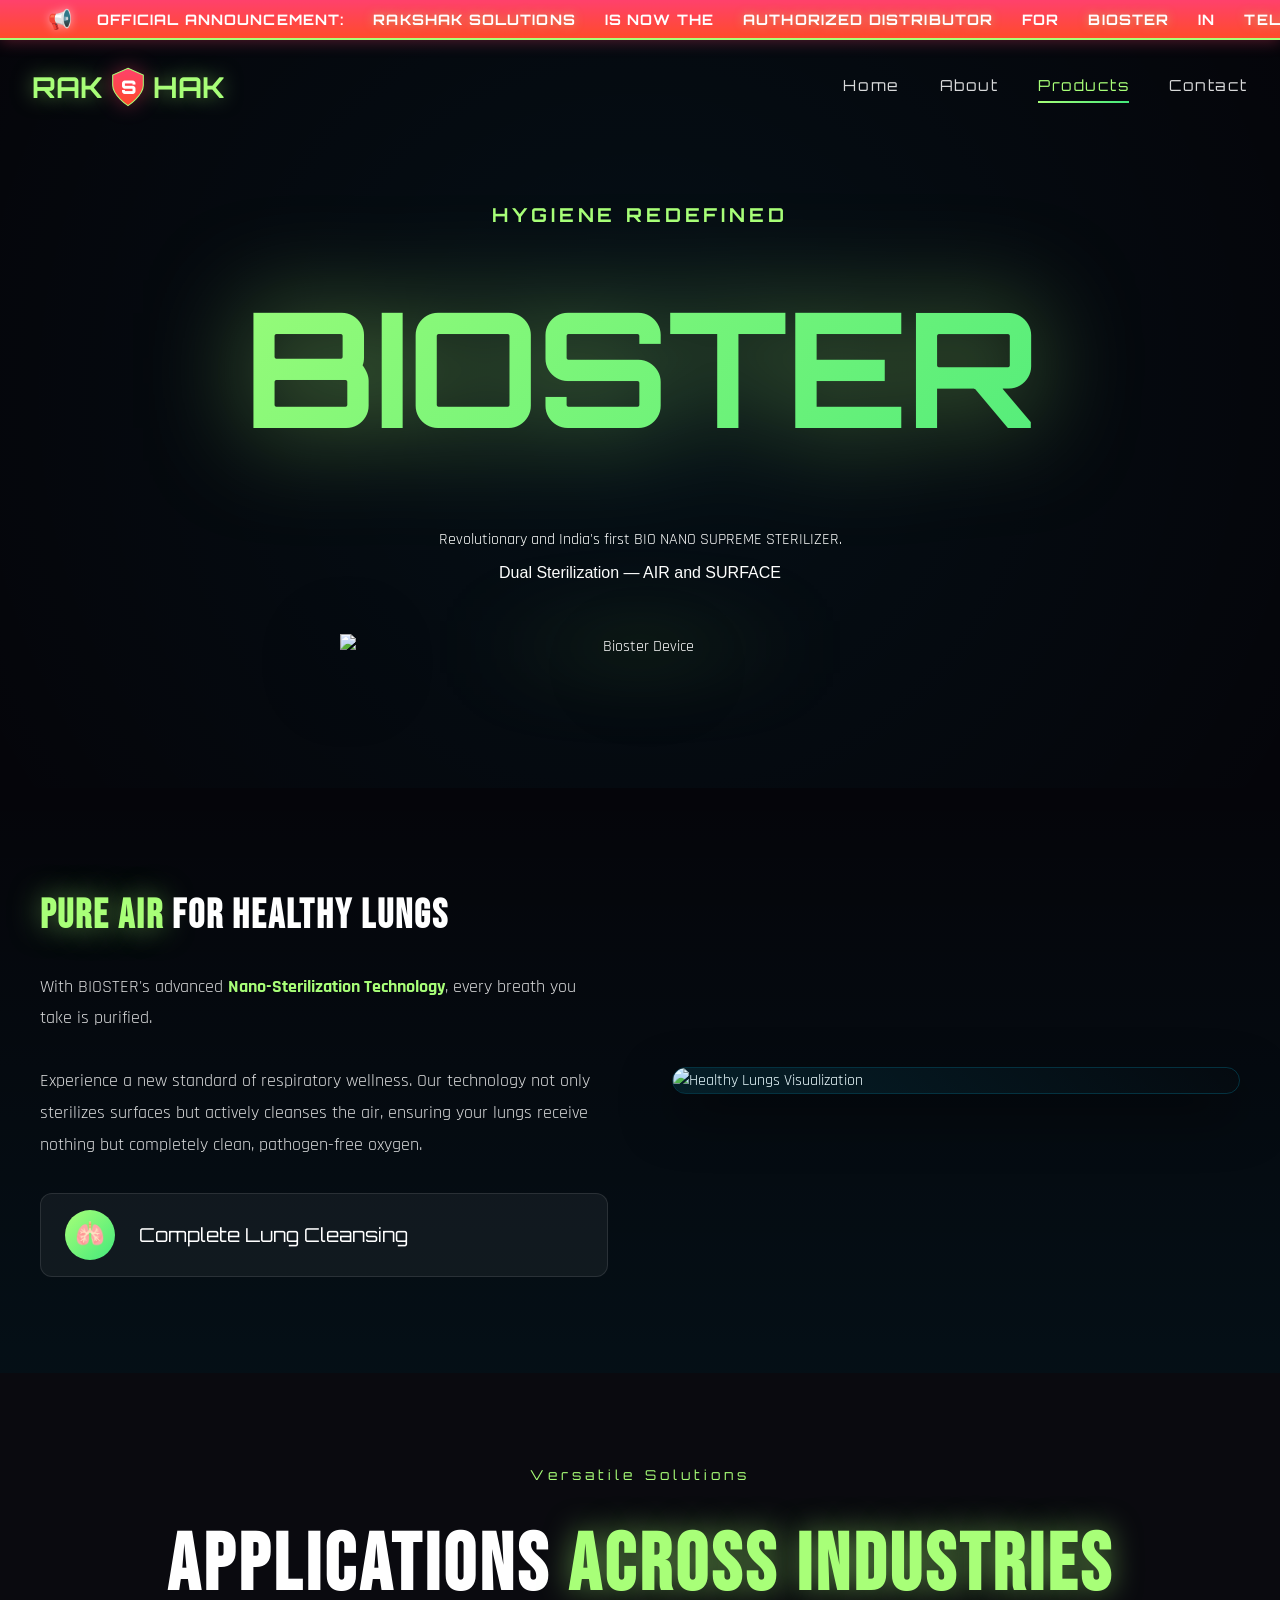
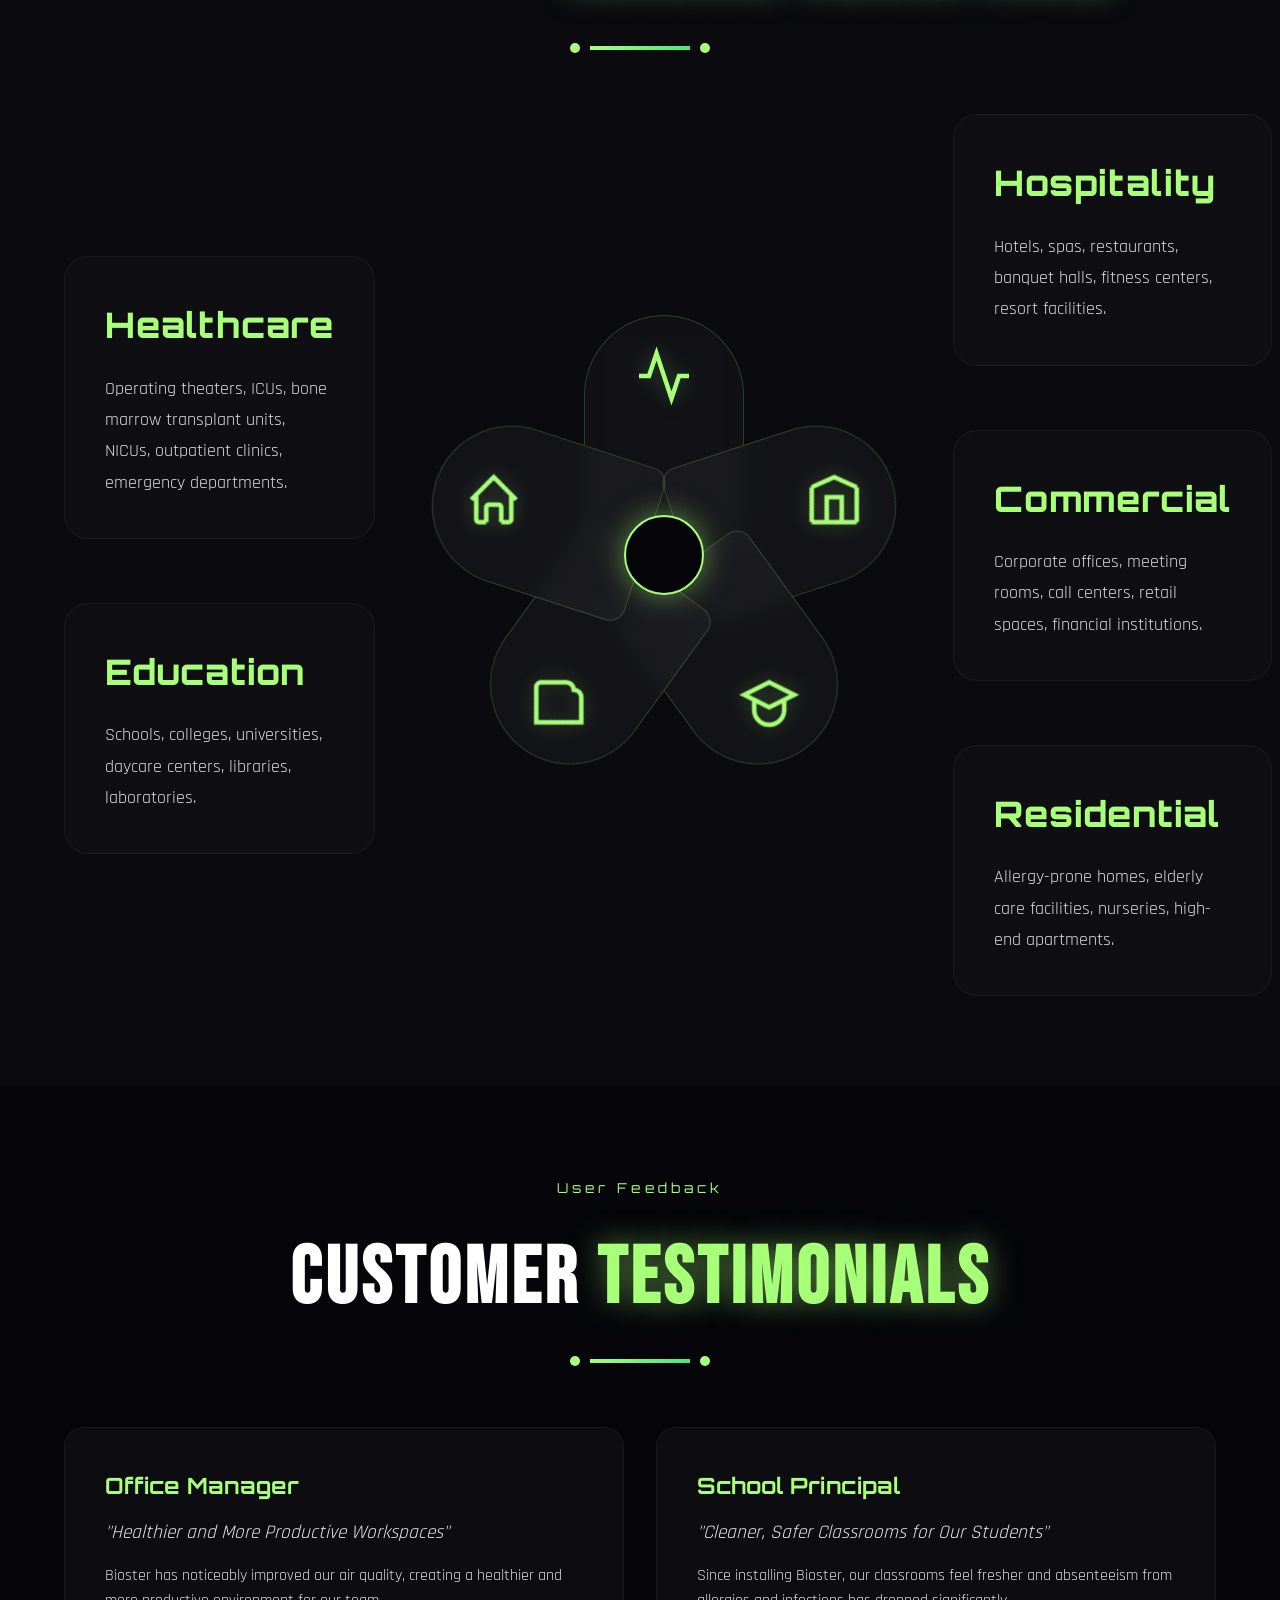
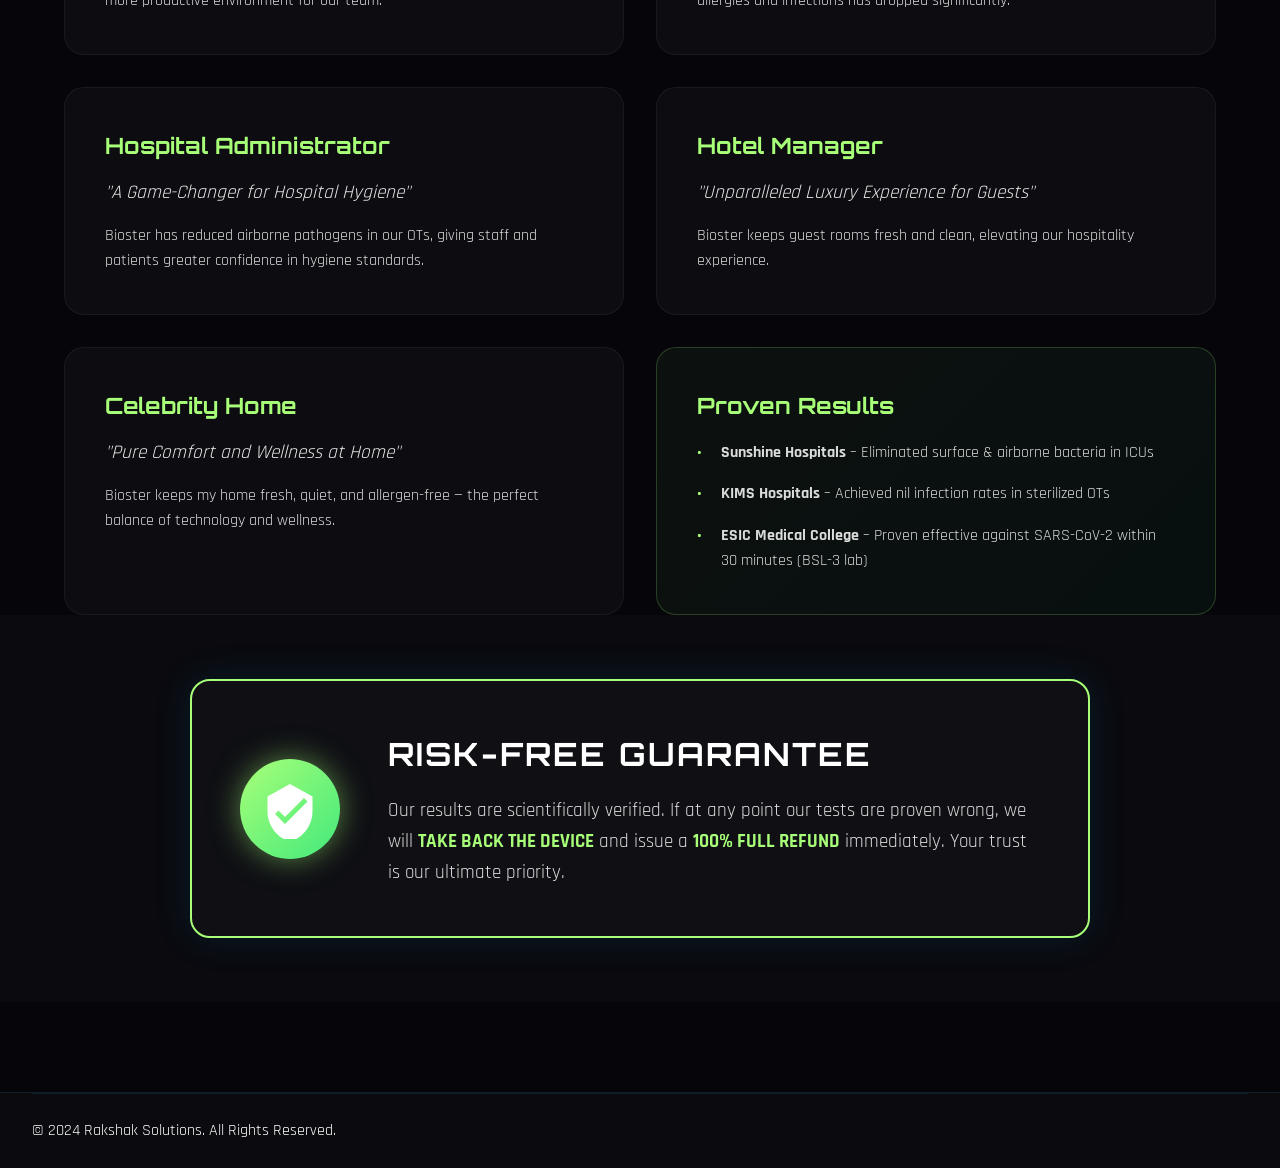
==== commit 1a34d11b: "fix: minor changes" ====
--- a/bioster.html
+++ b/bioster.html
@@ -69,13 +69,39 @@
 
     <main>
         <section class="product-hero">
+            <div class="rakshak-tagline" style="font-family: var(--font-display); color: var(--color-blue-primary); margin-bottom: 0.5rem; letter-spacing: 0.2em; font-size: 1.2rem; font-weight: 700;">HYGIENE REDEFINED</div>
             <h1 class="product-hero-title">BIOSTER</h1>
             <p class="hero-description" style="max-width: 800px; margin: 0 auto;">
-                The Ultimate Bio-Sterilization Solution for a Chemical-Free Environment.
+                Revolutionary and India's first <span class="highlight">BIO NANO SUPREME STERILIZER</span>.
+                <br>
+                <span style="display: block; margin-top: 0.5rem; color: #fff; font-weight: 500;">Dual Sterilization — AIR and SURFACE</span>
             </p>
             <div class="bioster-showcase-container">
                 <div class="bioster-glow-back"></div>
                 <img src="https://apks-mobile-apps.s3.ap-south-1.amazonaws.com/rakshak/bioster_product.png" alt="Bioster Device" class="bioster-hero-img">
+            </div>
+        </section>
+
+        <!-- Lung Health Feature Section -->
+        <section class="lung-health-section">
+            <div class="lung-container">
+                <div class="lung-content">
+                    <h2 class="section-title">
+                        <span class="highlight">Pure Air</span> for Healthy Lungs
+                    </h2>
+                    <p class="lung-text">
+                        With BIOSTER's advanced <strong style="color: var(--color-blue-primary);">Nano-Sterilization Technology</strong>, every breath you take is purified.
+                        <br><br>
+                        Experience a new standard of respiratory wellness. Our technology not only sterilizes surfaces but actively cleanses the air, ensuring your lungs receive nothing but completely clean, pathogen-free oxygen.
+                    </p>
+                    <div class="lung-feature">
+                        <div style="width: 50px; height: 50px; background: var(--gradient-blue); border-radius: 50%; display: flex; align-items: center; justify-content: center; font-size: 1.5rem;">🫁</div>
+                        <span style="font-family: var(--font-display); font-size: 1.2rem;">Complete Lung Cleansing</span>
+                    </div>
+                </div>
+                <div class="lung-image-wrap">
+                    <img src="https://apks-mobile-apps.s3.ap-south-1.amazonaws.com/rakshak/bioster_lung_health.png" alt="Healthy Lungs Visualization">
+                </div>
             </div>
         </section>
 
--- a/styles.css
+++ b/styles.css
@@ -245,17 +245,7 @@
 
 /* Detailed Coronavirus (High Fidelity - MATCHING USER IMAGE) */
 .virus {
-    width: 60px;
-    height: 60px;
-    background: radial-gradient(circle at 35% 35%, #ff4d4d, #800000);
-    border-radius: 50%;
-    box-shadow:
-        0 0 25px rgba(255, 0, 0, 0.5),
-        inset 0 0 15px rgba(0, 0, 0, 0.6);
-    position: relative;
-    opacity: 0.9 !important;
-    animation: floatOrganic 22s ease-in-out infinite alternate, virusPulse 3s ease-in-out infinite, fadeInVirus 2s ease-out forwards;
-    z-index: 10;
+    display: none !important;
 }
 
 /* Surface Pores/Dots (Matching Image) */
@@ -692,20 +682,7 @@
 }
 
 /* Preloader Specific Covid Visibility */
-.preloader .virus {
-    background: radial-gradient(circle at 30% 30%, #ff0000, #b30000) !important;
-    box-shadow: 0 0 35px #ff0000, 0 0 70px rgba(255, 0, 0, 0.5) !important;
-    opacity: 0.9 !important;
-    z-index: 1000 !important;
-}
-
-/* Home Page / Hero Specific Covid Visibility */
-.hero .virus {
-    background: radial-gradient(circle at 30% 30%, #ff0000, #b30000) !important;
-    box-shadow: 0 0 35px #ff0000, 0 0 70px rgba(255, 0, 0, 0.5) !important;
-    opacity: 0.9 !important;
-    z-index: 1000 !important;
-}
+/* Removed Legacy Red Virus Overrides */
 
 .v1 {
     top: 25%;
@@ -1079,7 +1056,7 @@
     opacity: 0.75;
     animation: floatVirus1 22s ease-in-out infinite, pulseVirus 3s ease-in-out infinite, fadeInMicrobe 2s ease-out forwards;
     animation-delay: 0s;
-    filter: drop-shadow(0 0 20px rgba(255, 65, 108, 0.6));
+    filter: drop-shadow(0 0 20px rgba(0, 210, 255, 0.6));
 }
 
 .virus-img-2 {
@@ -1090,7 +1067,7 @@
     opacity: 0.6;
     animation: floatVirus2 28s ease-in-out infinite, pulseVirus 4s ease-in-out infinite, fadeInMicrobe 2s ease-out forwards;
     animation-delay: 2.5s;
-    filter: drop-shadow(0 0 15px rgba(255, 65, 108, 0.5));
+    filter: drop-shadow(0 0 15px rgba(0, 210, 255, 0.5));
 }
 
 .virus-img-3 {
@@ -1101,7 +1078,7 @@
     opacity: 0.5;
     animation: floatVirus3 32s ease-in-out infinite, pulseVirus 3.5s ease-in-out infinite, fadeInMicrobe 2s ease-out forwards;
     animation-delay: 4s;
-    filter: drop-shadow(0 0 12px rgba(255, 65, 108, 0.4));
+    filter: drop-shadow(0 0 12px rgba(0, 210, 255, 0.4));
 }
 
 .virus-img-4 {
@@ -1112,7 +1089,7 @@
     opacity: 0.55;
     animation: floatVirus4 26s ease-in-out infinite, pulseVirus 2.5s ease-in-out infinite, fadeInMicrobe 2s ease-out forwards;
     animation-delay: 1s;
-    filter: drop-shadow(0 0 18px rgba(255, 65, 108, 0.55));
+    filter: drop-shadow(0 0 18px rgba(0, 210, 255, 0.55));
 }
 
 /* Fungi Images - Blue aspergillus-style */
@@ -1279,10 +1256,10 @@
 /* Pulse effect for virus */
 @keyframes pulseVirus {
     0%, 100% {
-        filter: drop-shadow(0 0 20px rgba(255, 65, 108, 0.6));
+        filter: drop-shadow(0 0 20px rgba(0, 210, 255, 0.6));
     }
     50% {
-        filter: drop-shadow(0 0 35px rgba(255, 65, 108, 0.9));
+        filter: drop-shadow(0 0 35px rgba(0, 210, 255, 0.9));
     }
 }
 
@@ -6775,3 +6752,86 @@
         max-height: 350px;
     }
 }
+
+/* 
+============================================
+BIOSTER LUNG HEALTH SECTION
+============================================
+*/
+.lung-health-section {
+    padding: 6rem 1rem;
+    background: linear-gradient(180deg, rgba(0,0,0,0) 0%, rgba(0, 210, 255, 0.05) 100%);
+    position: relative;
+}
+
+.lung-container {
+    display: grid;
+    grid-template-columns: 1fr 1fr;
+    gap: 4rem;
+    align-items: center;
+    max-width: 1200px;
+    margin: 0 auto;
+}
+
+.lung-image-wrap {
+    position: relative;
+    border-radius: 20px;
+    overflow: hidden;
+    box-shadow: 0 20px 50px rgba(0,0,0,0.5);
+    border: 1px solid rgba(0, 210, 255, 0.2);
+}
+
+.lung-image-wrap::after {
+    content: '';
+    position: absolute;
+    inset: 0;
+    background: linear-gradient(45deg, rgba(0, 210, 255, 0.1), transparent);
+    pointer-events: none;
+}
+
+.lung-image-wrap img {
+    width: 100%;
+    height: auto;
+    display: block;
+    transition: transform 0.5s ease;
+}
+
+.lung-image-wrap:hover img {
+    transform: scale(1.05);
+}
+
+.lung-content .section-title {
+    text-align: left;
+    margin-bottom: 1.5rem;
+    font-size: 2.5rem;
+}
+
+.lung-text {
+    font-size: 1.1rem;
+    line-height: 1.8;
+    color: var(--color-text-secondary);
+    margin-bottom: 2rem;
+}
+
+.lung-feature {
+    display: flex;
+    align-items: center;
+    gap: 1.5rem;
+    background: rgba(255, 255, 255, 0.05);
+    padding: 1rem 1.5rem;
+    border-radius: 12px;
+    border: 1px solid rgba(255, 255, 255, 0.1);
+}
+
+@media (max-width: 900px) {
+    .lung-container {
+        grid-template-columns: 1fr;
+        gap: 2rem;
+    }
+    .lung-content .section-title {
+        text-align: center;
+    }
+    .lung-text {
+        text-align: center;
+    }
+}
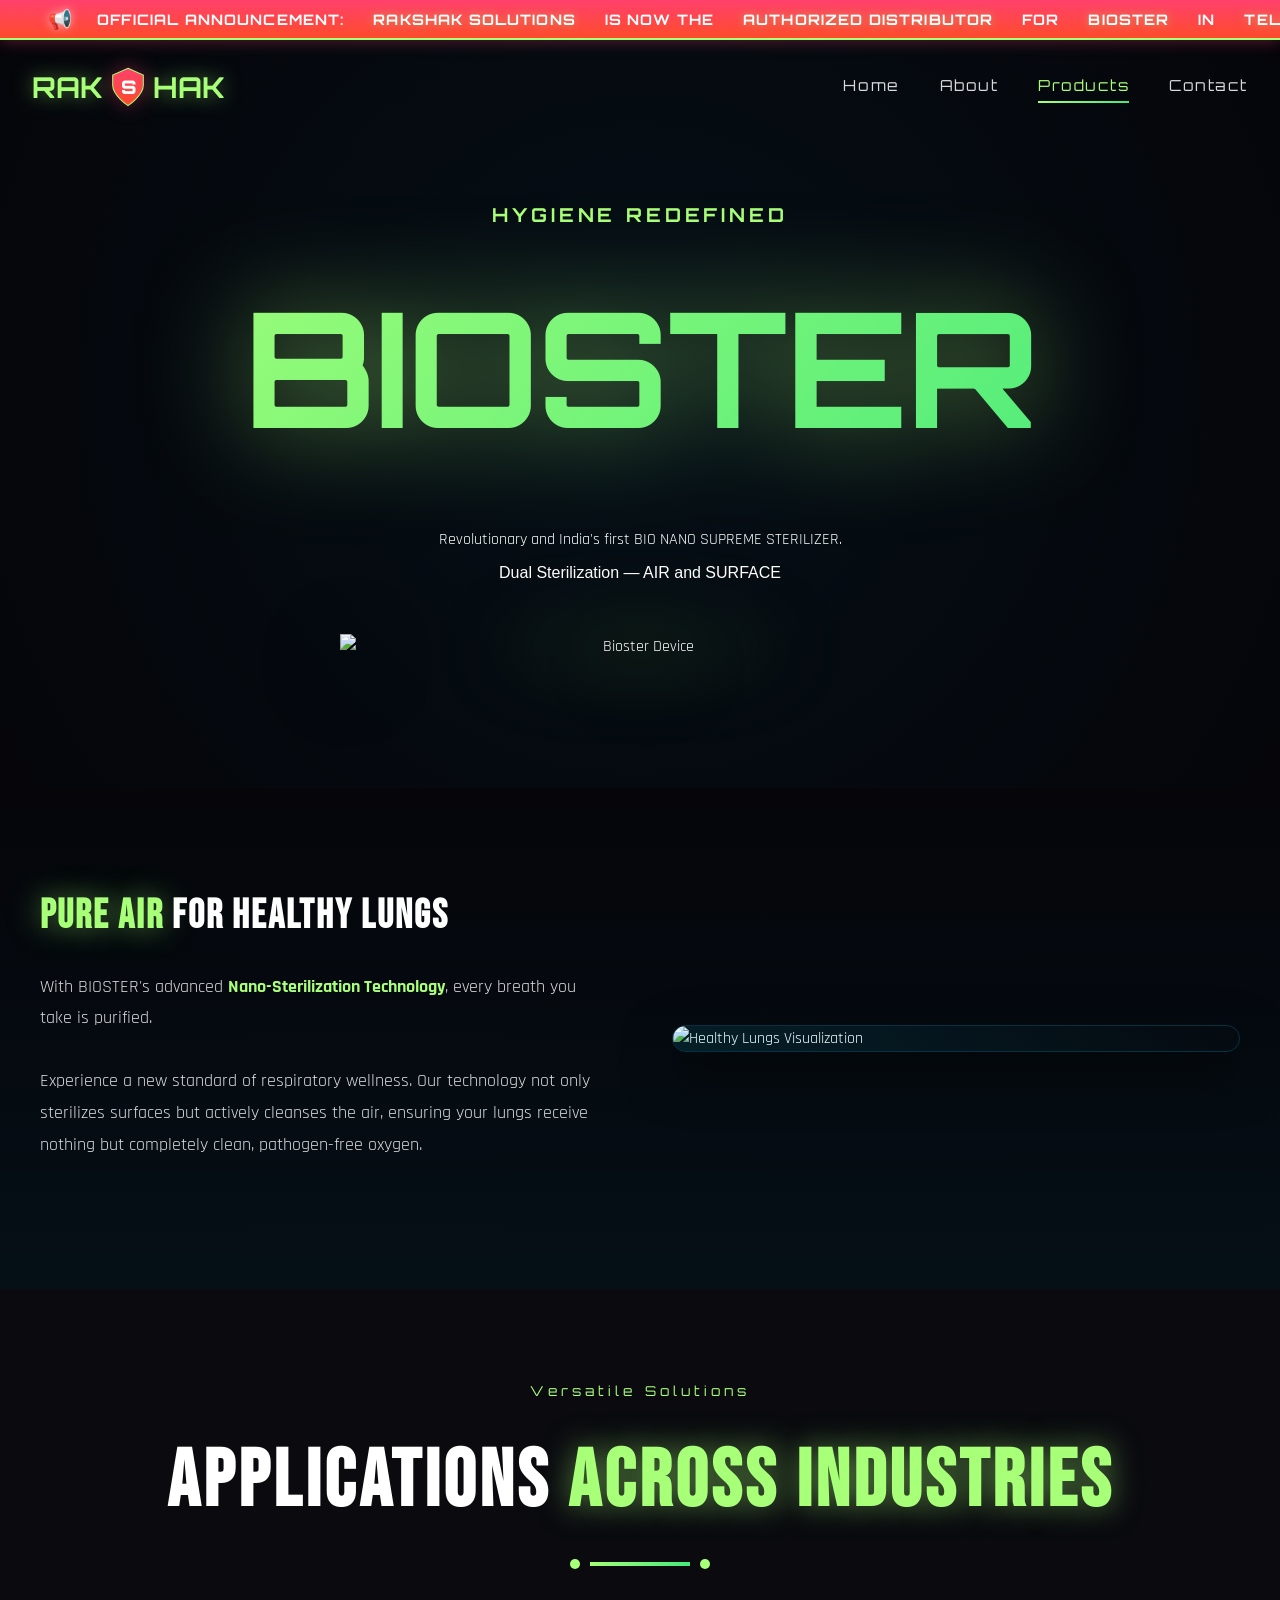
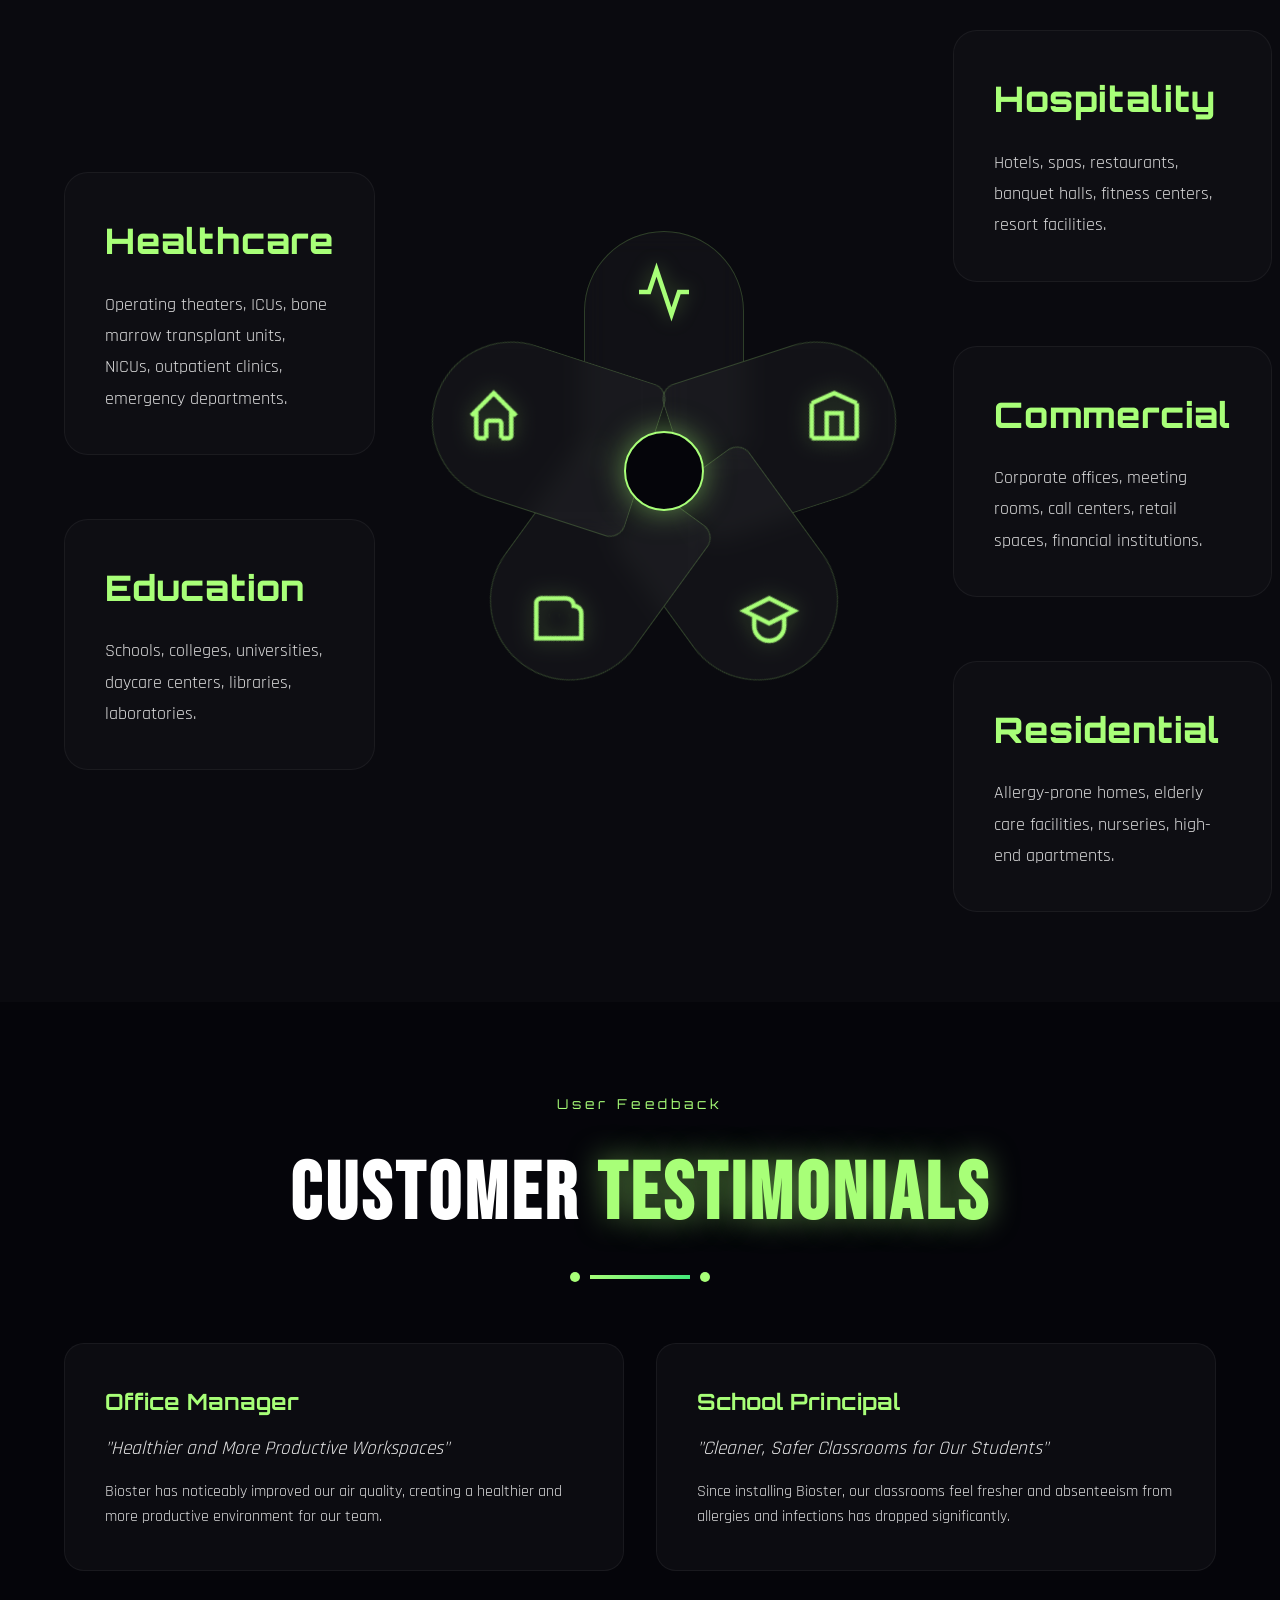
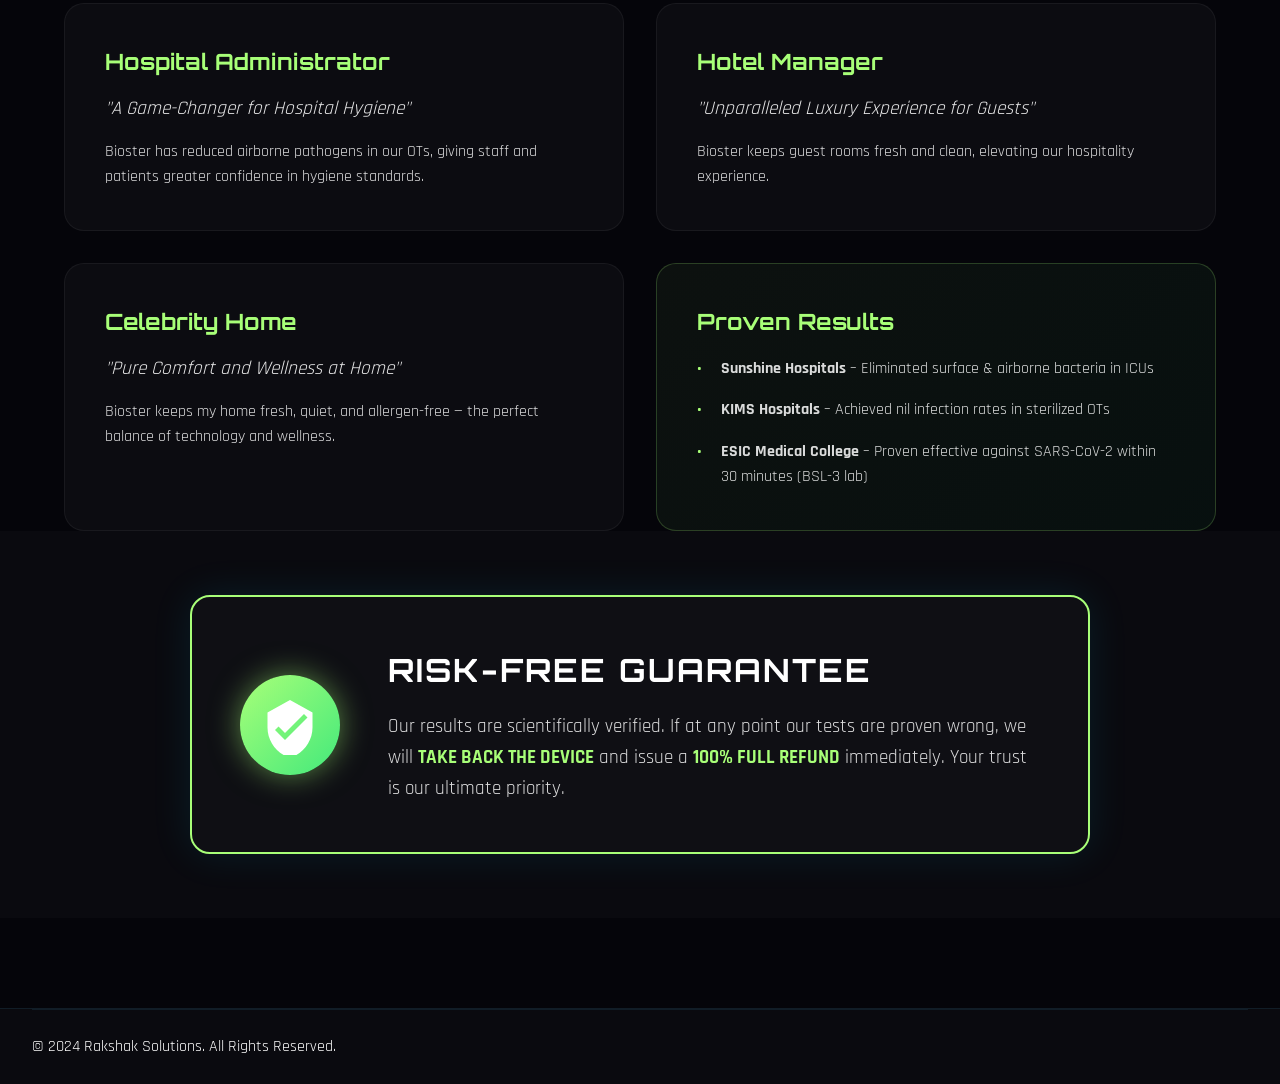
==== commit 3d87ab73: "fix: minor change" ====
--- a/bioster.html
+++ b/bioster.html
@@ -94,10 +94,10 @@
                         <br><br>
                         Experience a new standard of respiratory wellness. Our technology not only sterilizes surfaces but actively cleanses the air, ensuring your lungs receive nothing but completely clean, pathogen-free oxygen.
                     </p>
-                    <div class="lung-feature">
+                    <!-- <div class="lung-feature">
                         <div style="width: 50px; height: 50px; background: var(--gradient-blue); border-radius: 50%; display: flex; align-items: center; justify-content: center; font-size: 1.5rem;">🫁</div>
                         <span style="font-family: var(--font-display); font-size: 1.2rem;">Complete Lung Cleansing</span>
-                    </div>
+                    </div> -->
                 </div>
                 <div class="lung-image-wrap">
                     <img src="https://apks-mobile-apps.s3.ap-south-1.amazonaws.com/rakshak/bioster_lung_health.png" alt="Healthy Lungs Visualization">
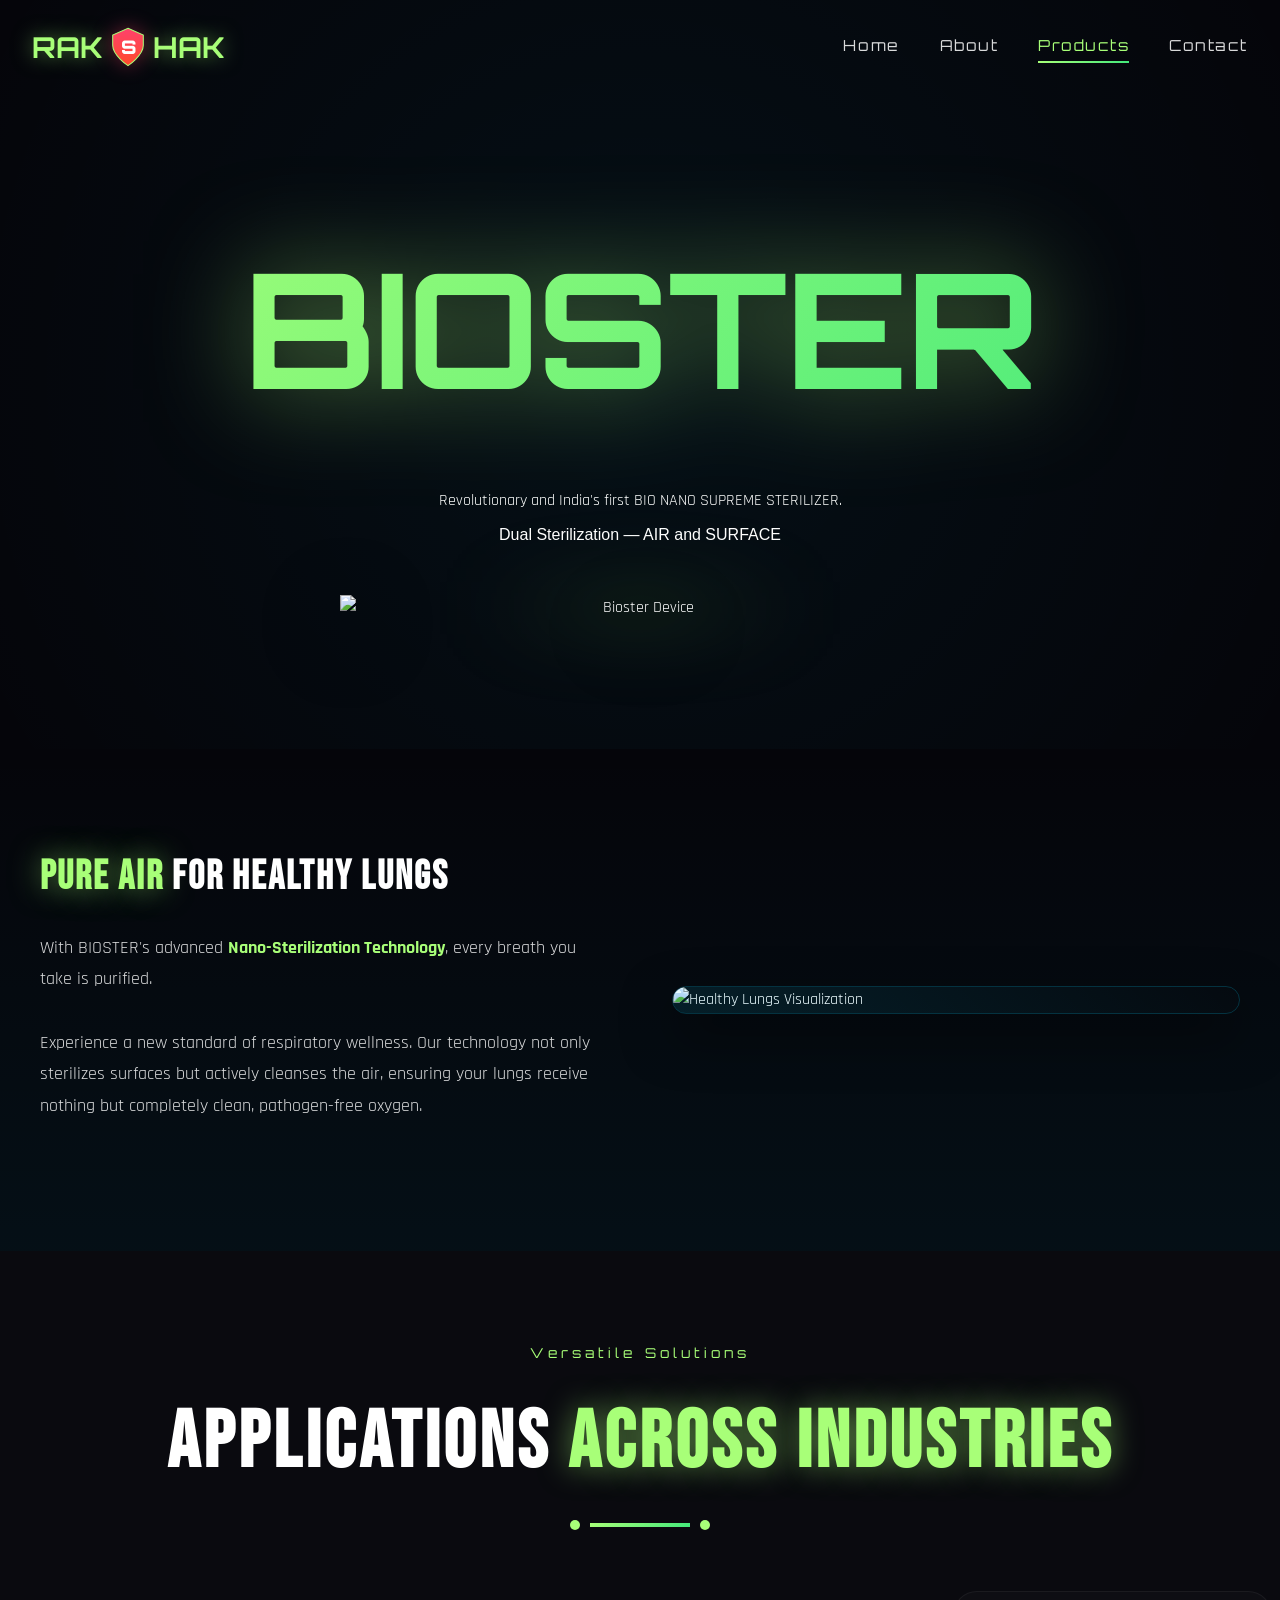
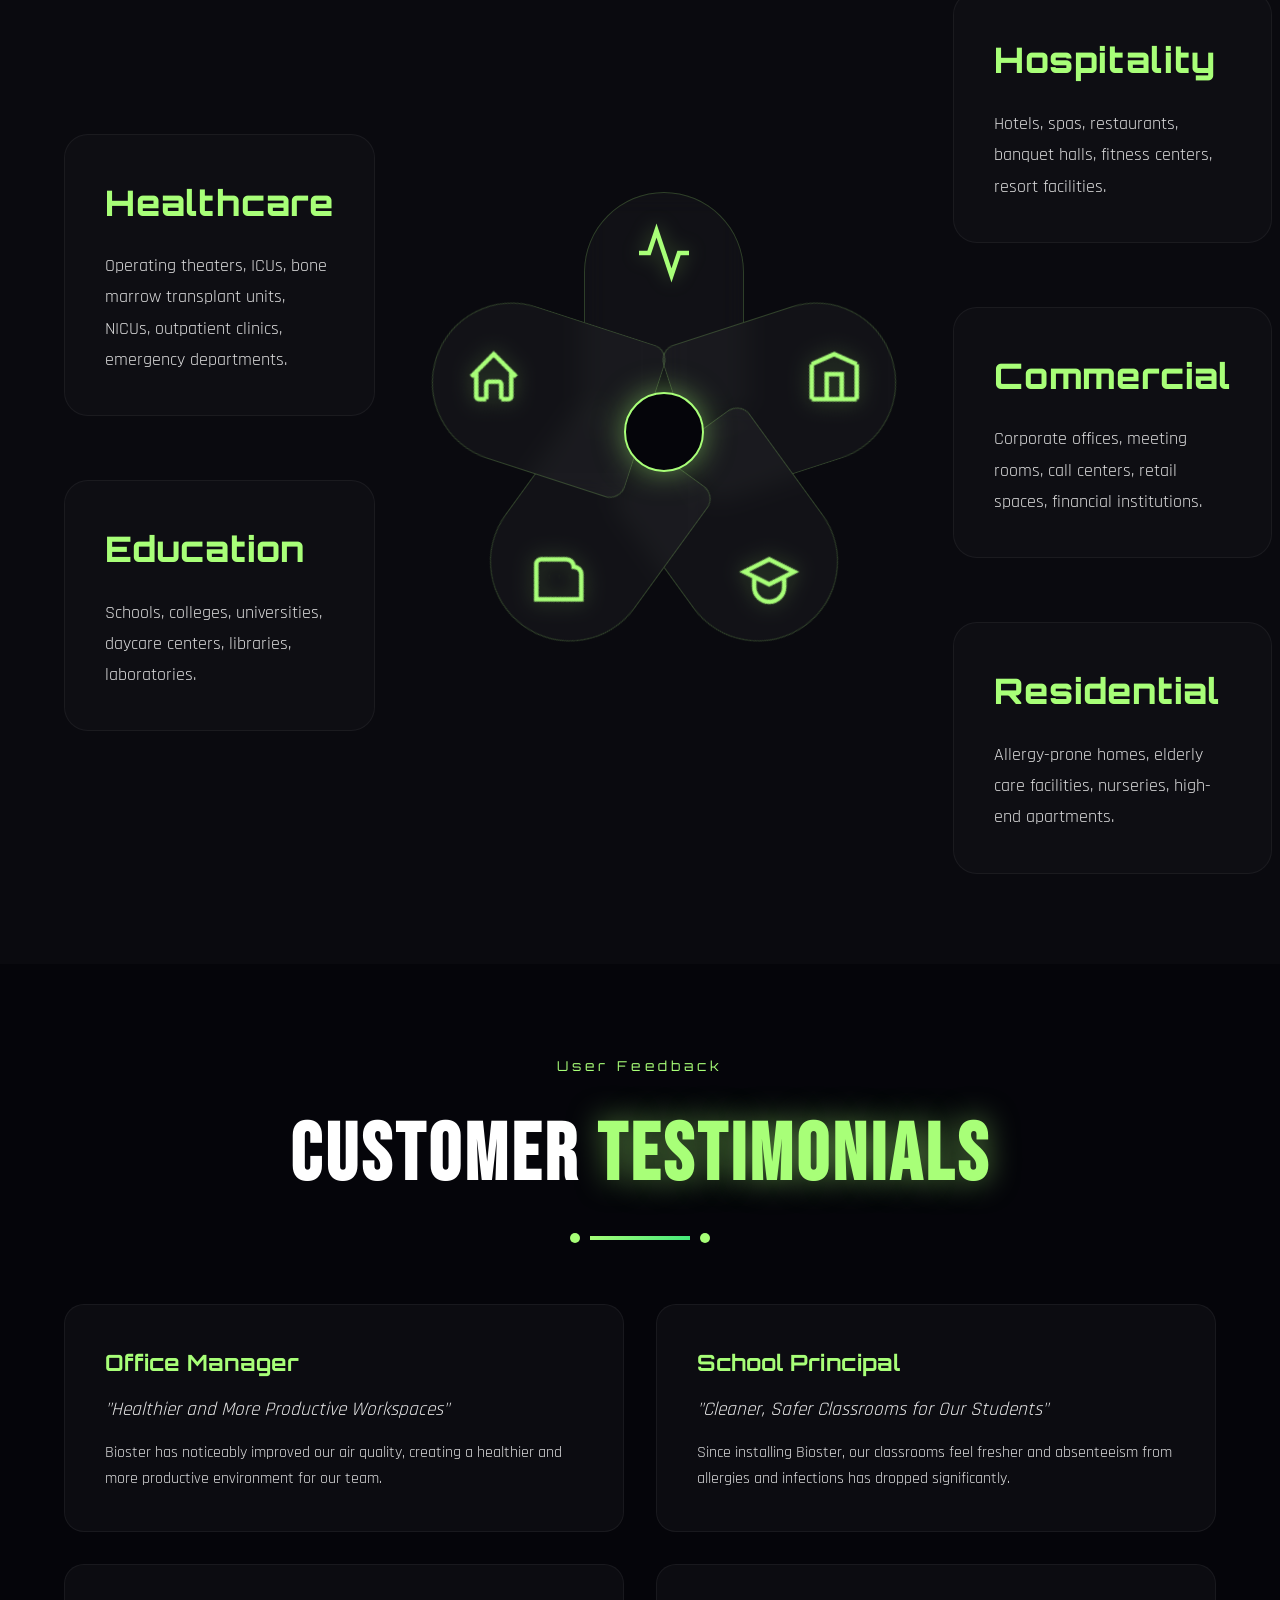
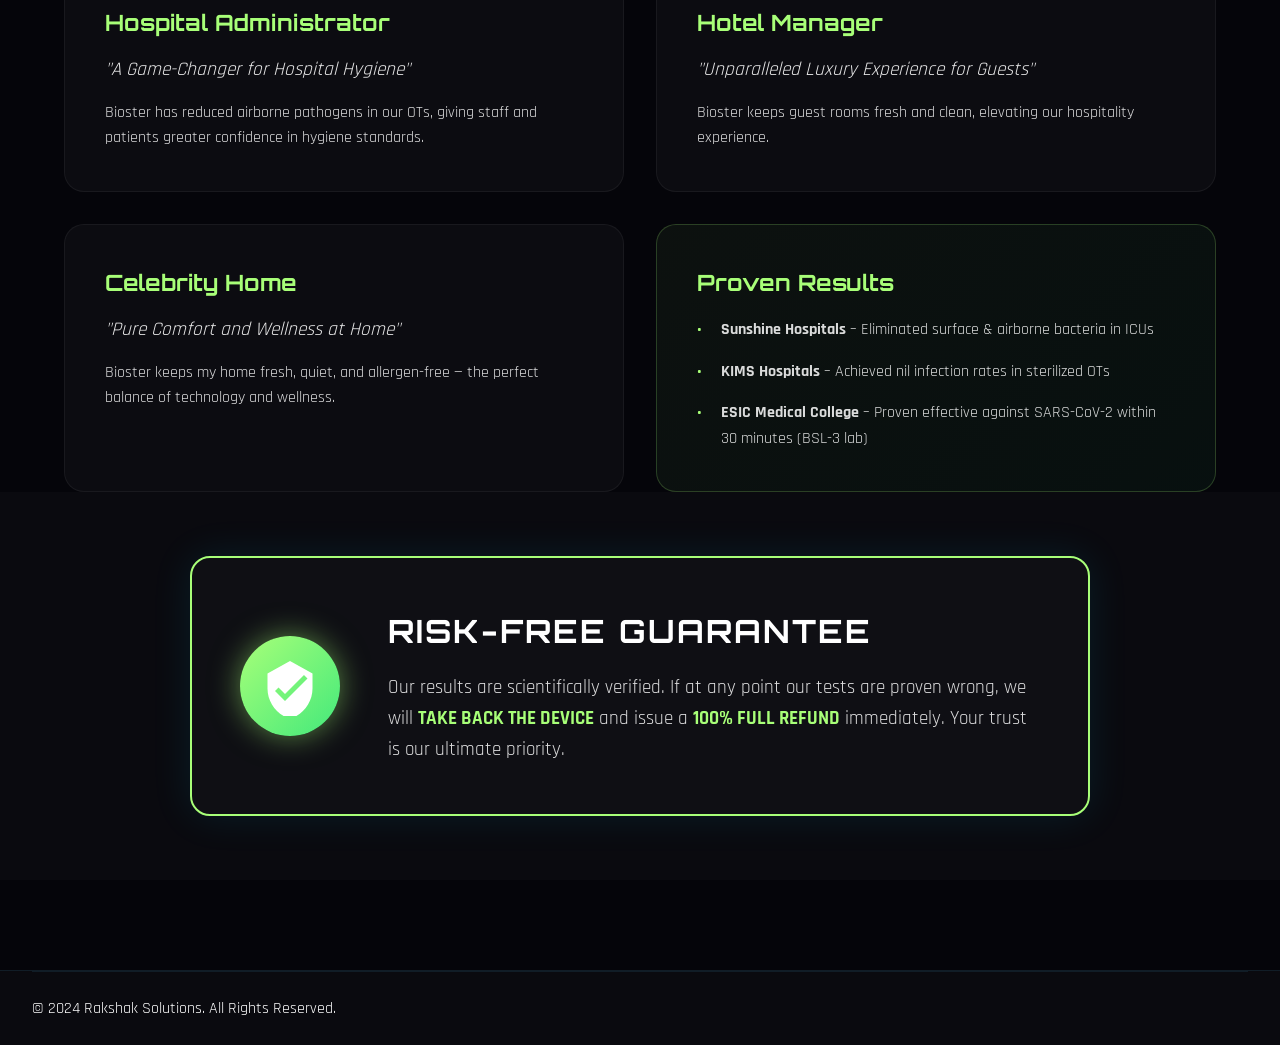
==== commit 4da5cd34: "fix: minor change" ====
--- a/bioster.html
+++ b/bioster.html
@@ -15,7 +15,7 @@
 
 <body class="bioster-page">
     <!-- Announcement Banner -->
-    <div class="announcement-banner">
+    <!-- <div class="announcement-banner">
         <div class="banner-track">
             <div class="banner-item">
                 <span class="banner-icon">📢</span>
@@ -23,7 +23,7 @@
                     class="highlight-text">AUTHORIZED DISTRIBUTOR</span> FOR <span class="highlight-text">BIOSTER</span>
                 IN <span class="highlight-text">TELANGANA</span>!
             </div>
-            <!-- Repeat items for continuous scroll -->
+            
             <div class="banner-item">
                 <span class="banner-icon">📢</span>
                 OFFICIAL ANNOUNCEMENT: <span class="highlight-text">RAKSHAK SOLUTIONS</span> IS NOW THE <span
@@ -31,7 +31,7 @@
                 IN <span class="highlight-text">TELANGANA</span>!
             </div>
         </div>
-    </div>
+    </div> -->
 
     <!-- Navigation -->
     <nav class="navbar" id="navbar">
@@ -69,7 +69,7 @@
 
     <main>
         <section class="product-hero">
-            <div class="rakshak-tagline" style="font-family: var(--font-display); color: var(--color-blue-primary); margin-bottom: 0.5rem; letter-spacing: 0.2em; font-size: 1.2rem; font-weight: 700;">HYGIENE REDEFINED</div>
+            <!-- <div class="rakshak-tagline" style="font-family: var(--font-display); color: var(--color-blue-primary); margin-bottom: 0.5rem; letter-spacing: 0.2em; font-size: 1.2rem; font-weight: 700;">HYGIENE REDEFINED</div> -->
             <h1 class="product-hero-title">BIOSTER</h1>
             <p class="hero-description" style="max-width: 800px; margin: 0 auto;">
                 Revolutionary and India's first <span class="highlight">BIO NANO SUPREME STERILIZER</span>.
@@ -284,7 +284,7 @@
         </div>
     </footer>
 
-    <script src="script.js"></script>
+    <script src="script.js?v=2"></script>
 </body>
 
 </html>
--- a/styles.css
+++ b/styles.css
@@ -1712,7 +1712,7 @@
     width: 100%;
     z-index: 1000;
     padding: 1.5rem 0;
-    top: 40px;
+    /* top: 40px; */
     /* Adjust for banner */
     transition: all var(--transition-medium);
 }
@@ -1721,19 +1721,19 @@
     background: rgba(10, 10, 15, 0.95);
     backdrop-filter: blur(20px);
     padding: 1rem 0;
-    top: 40px;
+    /* top: 40px; */
     /* Stay below the banner */
     box-shadow: 0 4px 30px rgba(0, 0, 0, 0.3);
 }
 
 @media (max-width: 768px) {
     .navbar {
-        top: 35px;
+        /* top: 35px; */
         /* Mobile banner height */
     }
 
     .navbar.scrolled {
-        top: 35px;
+        /* top: 35px; */
     }
 }
 
@@ -2067,6 +2067,24 @@
 
 .loaded .tagline-word {
     animation: taglineReveal 0.5s ease both;
+}
+
+.hero-subtitle {
+    font-family: var(--font-display);
+    font-size: clamp(0.3rem, 1vw, 0.8rem);
+    font-weight: 700;
+    color: #f4f6f3; /* Vibrant Green */
+    text-align: center;
+    letter-spacing: 0.25em;
+    width: 50%;
+    margin-left: auto;
+    margin-right: 5%;
+    margin-top: -1.5rem; /* Pull closer to HAK */
+    margin-bottom: 2rem;
+    text-shadow: 0 0 15px rgba(168, 255, 120, 0.4);
+    animation: fadeInUp 1s ease 1.2s both;
+    position: relative;
+    z-index: 20;
 }
 
 .tagline-word:nth-child(1) {
@@ -5792,11 +5810,11 @@
     /* Navigation */
     .navbar {
         padding: 1rem 0;
-        top: 32px;
+        /* top: 32px; */
     }
 
     .navbar.scrolled {
-        top: 32px;
+        /* top: 32px; */
         padding: 0.75rem 0;
     }
 
@@ -5847,9 +5865,9 @@
         height: clamp(48px, 16vw, 72px);
     }
 
-    .hero-shield-s {
+    /* .hero-shield-s {
         font-size: 28px;
-    }
+    } */
 
     .hero-tagline {
         flex-wrap: wrap;
@@ -6356,9 +6374,9 @@
         margin: 0 0.1rem;
     }
 
-    .splash-shield-s {
+    /* .splash-shield-s {
         font-size: 35px;
-    }
+    } */
 
     .loader-content {
         bottom: 10%;
@@ -6409,11 +6427,11 @@
 
     /* Navigation */
     .navbar {
-        top: 28px;
+        /* top: 28px; */
     }
 
     .navbar.scrolled {
-        top: 28px;
+        /* top: 28px; */
     }
 
     .nav-logo {
@@ -6448,9 +6466,9 @@
         height: clamp(38px, 18vw, 60px);
     }
 
-    .hero-shield-s {
+    /* .hero-shield-s {
         font-size: 22px;
-    }
+    } */
 
     .hero-tagline {
         font-size: 0.65rem;
@@ -6537,9 +6555,9 @@
         width: clamp(35px, 16vw, 55px);
     }
 
-    .splash-shield-s {
+    /* .splash-shield-s {
         font-size: 28px;
-    }
+    } */
 }
 
 /* ---- EXTRA SMALL DEVICES (max-width: 360px) ---- */
@@ -6553,9 +6571,9 @@
         height: 34px;
     }
 
-    .hero-shield-s {
+    /* .hero-shield-s {
         font-size: 18px;
-    }
+    } */
 
     .hero-tagline {
         font-size: 0.6rem;
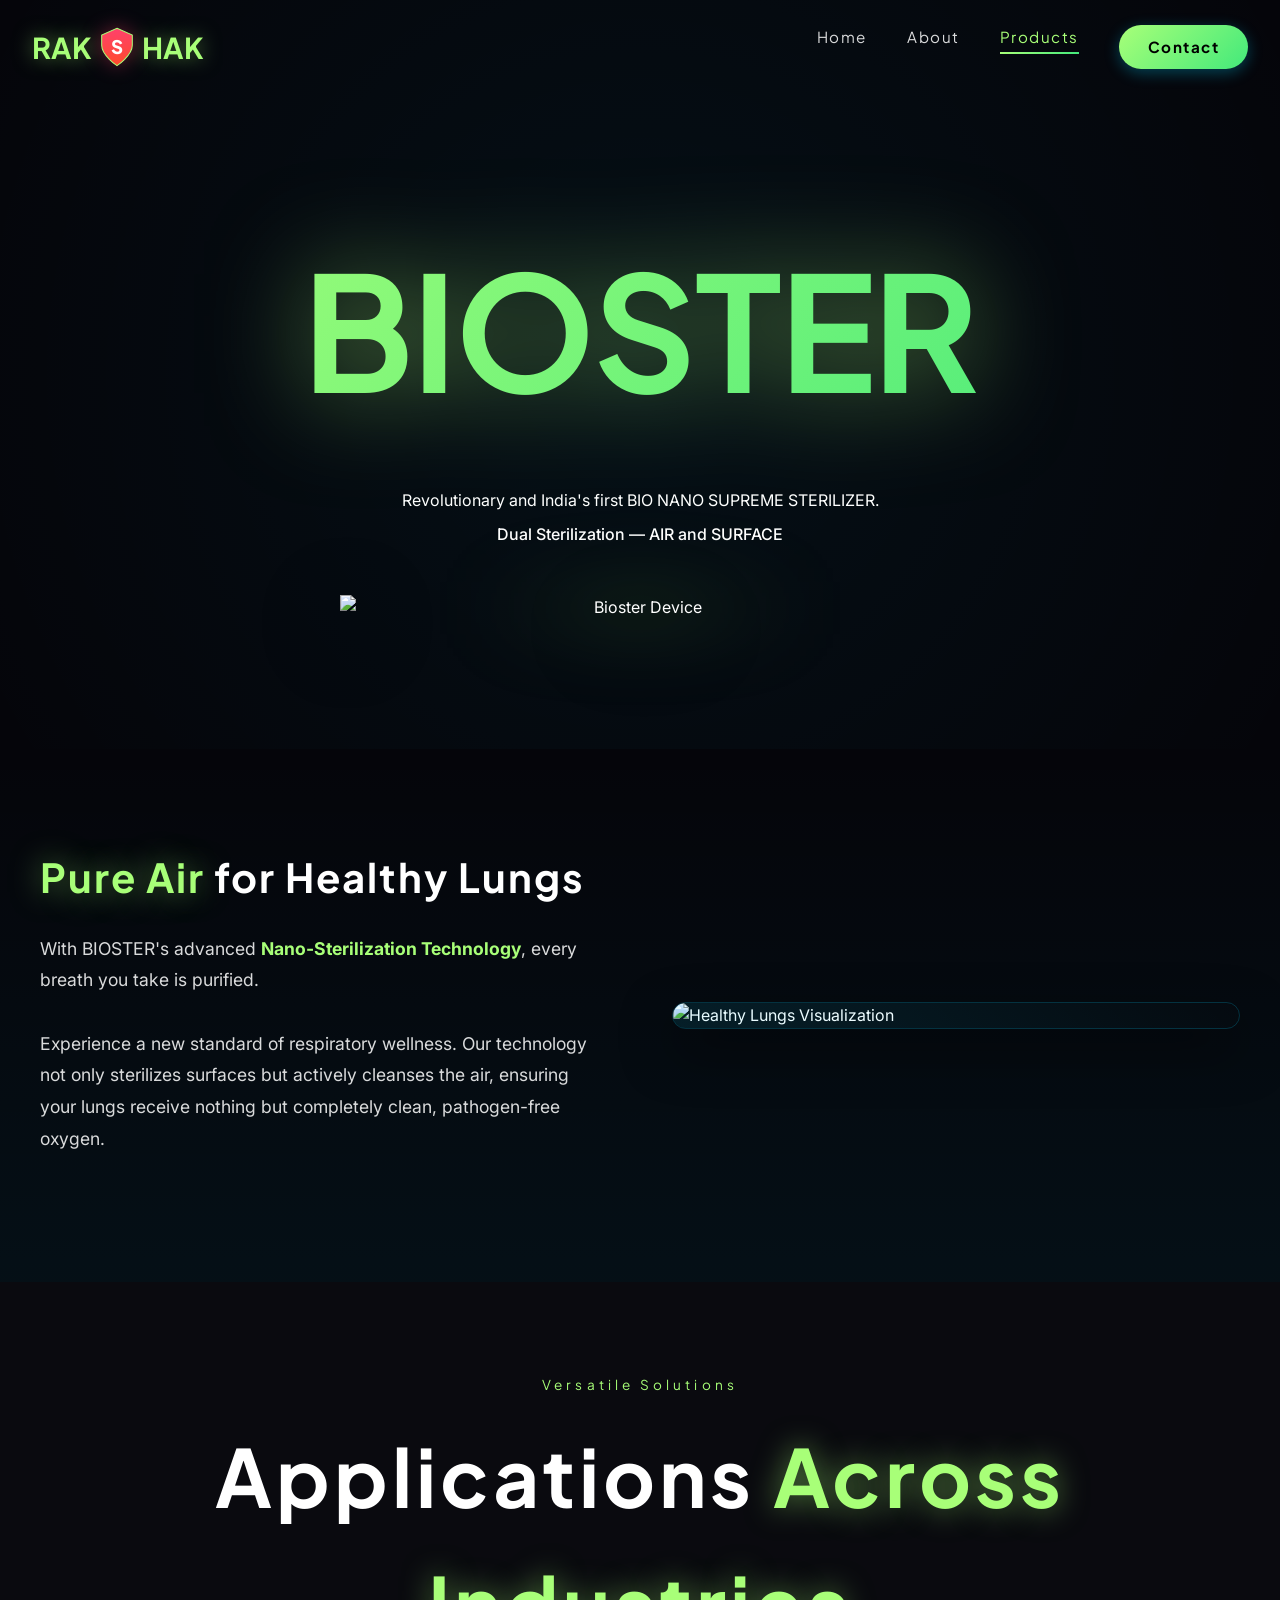
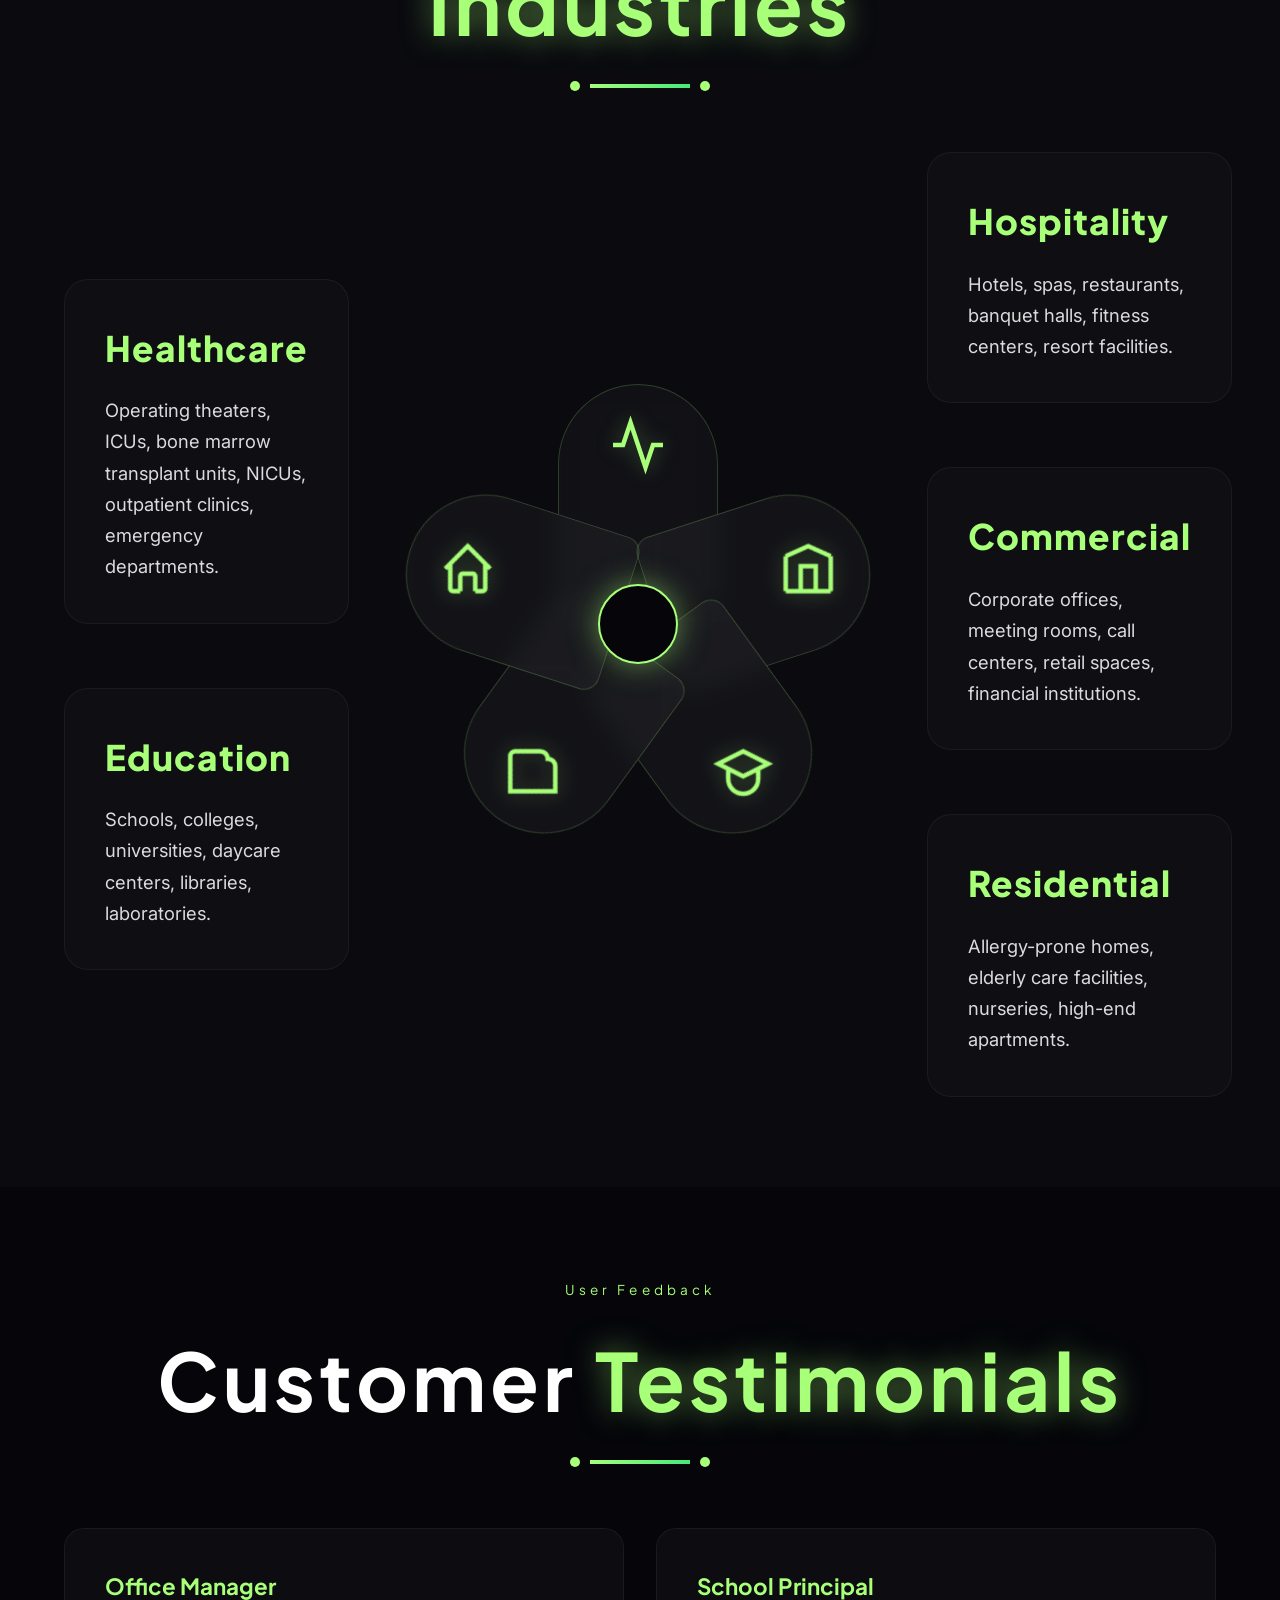
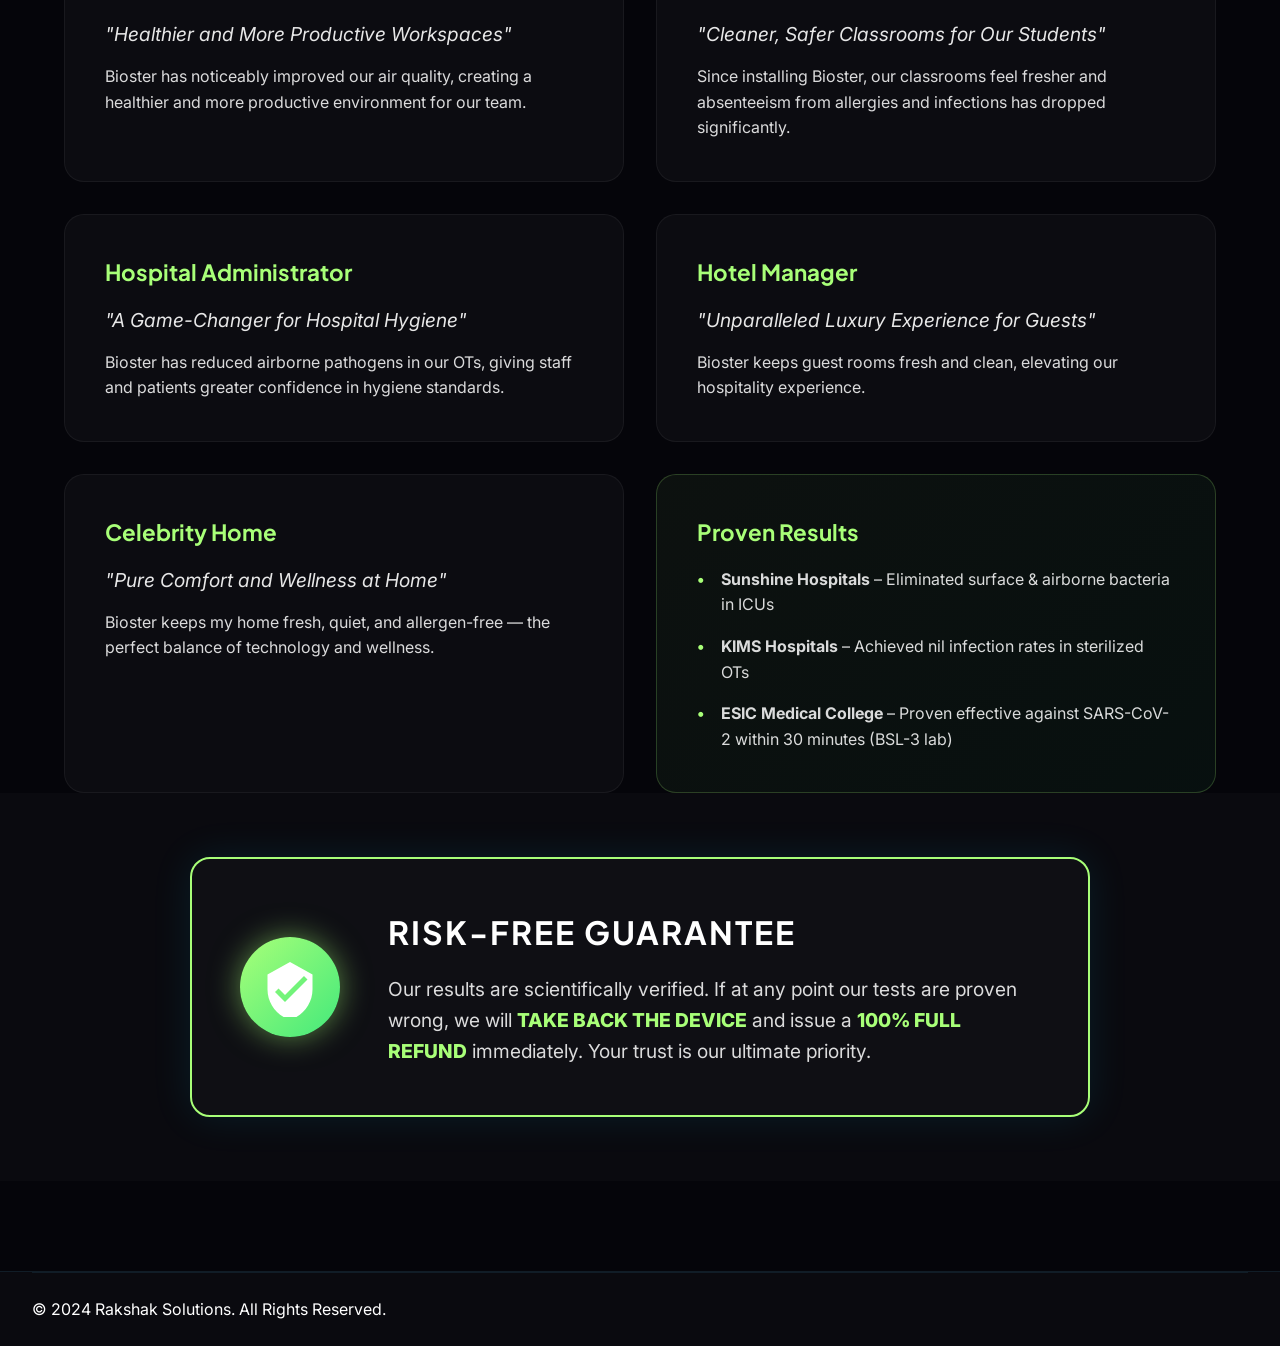
==== commit d8720663: "feat: latest changes" ====
--- a/bioster.html
+++ b/bioster.html
@@ -4,13 +4,60 @@
 <head>
     <meta charset="UTF-8">
     <meta name="viewport" content="width=device-width, initial-scale=1.0">
-    <title>BIOSTER | Rakshak Solutions</title>
+    
+    <!-- Primary Meta Tags -->
+    <title>BIOSTER | Advanced Bio-Sterilization Technology | Rakshak Solutions</title>
+    <meta name="title" content="BIOSTER | Advanced Bio-Sterilization Technology | Rakshak Solutions">
+    <meta name="description" content="BIOSTER is India's first Bio Nano Supreme Sterilizer providing dual sterilization for air and surfaces. Chemical-free and continuous protection for spaces.">
+    <meta name="keywords" content="BIOSTER, Bio Sterilizer, Air Purification, Surface Sterilization, Chemical-free Disinfection, Rakshak Solutions, Telangana Distributor">
+    <meta name="author" content="Rakshak Solutions">
+    <meta name="robots" content="index, follow">
+
+    <!-- Open Graph / Facebook -->
+    <meta property="og:type" content="product">
+    <meta property="og:url" content="https://rakshaksolutions.com/bioster.html">
+    <meta property="og:title" content="BIOSTER | Advanced Bio-Sterilization Technology | Rakshak Solutions">
+    <meta property="og:description" content="India's first Bio Nano Supreme Sterilizer providing dual sterilization for air and surfaces.">
+    <meta property="og:image" content="https://apks-mobile-apps.s3.ap-south-1.amazonaws.com/rakshak/bioster_product.png">
+
+    <!-- Twitter -->
+    <meta property="twitter:card" content="summary_large_image">
+    <meta property="twitter:url" content="https://rakshaksolutions.com/bioster.html">
+    <meta property="twitter:title" content="BIOSTER | Advanced Bio-Sterilization Technology | Rakshak Solutions">
+    <meta property="twitter:description" content="India's first Bio Nano Supreme Sterilizer providing dual sterilization for air and surfaces.">
+    <meta property="twitter:image" content="https://apks-mobile-apps.s3.ap-south-1.amazonaws.com/rakshak/bioster_product.png">
+
+    <!-- Favicon -->
+    <link rel="icon" type="image/x-icon" href="https://apks-mobile-apps.s3.ap-south-1.amazonaws.com/rakshak/logo.png">
+    
+    <!-- Canonical URL -->
+    <link rel="canonical" href="https://rakshaksolutions.com/bioster.html">
+
     <link rel="preconnect" href="https://fonts.googleapis.com">
     <link rel="preconnect" href="https://fonts.gstatic.com" crossorigin>
-    <link
-        href="https://fonts.googleapis.com/css2?family=Bebas+Neue&family=Orbitron:wght@400;500;600;700;800;900&family=Rajdhani:wght@300;400;500;600;700&display=swap"
-        rel="stylesheet">
+    <link href="https://fonts.googleapis.com/css2?family=Inter:wght@400;500;600;700&family=Plus+Jakarta+Sans:wght@400;500;600;700;800&display=swap" rel="stylesheet">
     <link rel="stylesheet" href="styles.css">
+
+    <!-- Structured Data (Schema.org) -->
+    <script type="application/ld+json">
+    {
+      "@context": "https://schema.org",
+      "@type": "Product",
+      "name": "BIOSTER",
+      "image": "https://apks-mobile-apps.s3.ap-south-1.amazonaws.com/rakshak/bioster_product.png",
+      "description": "Revolutionary and India's first BIO NANO SUPREME STERILIZER. Dual Sterilization — AIR and SURFACE.",
+      "brand": {
+        "@type": "Brand",
+        "name": "BIOSTER"
+      },
+      "offers": {
+        "@type": "Offer",
+        "url": "https://rakshaksolutions.com/bioster.html",
+        "itemCondition": "https://schema.org/NewCondition",
+        "availability": "https://schema.org/InStock"
+      }
+    }
+    </script>
 </head>
 
 <body class="bioster-page">
@@ -62,7 +109,7 @@
                 <li><a href="index.html#home" class="nav-link">Home</a></li>
                 <li><a href="index.html#about" class="nav-link">About</a></li>
                 <li><a href="index.html#products" class="nav-link active">Products</a></li>
-                <li><a href="index.html#contact" class="nav-link">Contact</a></li>
+                <li><a href="index.html#contact" class="nav-link btn-nav">Contact</a></li>
             </ul>
         </div>
     </nav>
--- a/styles.css
+++ b/styles.css
@@ -26,9 +26,9 @@
     --gradient-dark: linear-gradient(180deg, #05050a 0%, #0f0f15 100%);
 
     /* Typography */
-    --font-display: 'Orbitron', sans-serif;
-    --font-heading: 'Bebas Neue', sans-serif;
-    --font-body: 'Rajdhani', sans-serif;
+    --font-display: 'Plus Jakarta Sans', sans-serif;
+    --font-heading: 'Plus Jakarta Sans', sans-serif;
+    --font-body: 'Inter', sans-serif;
 
     /* Spacing & Transitions */
     --section-padding: clamp(4rem, 10vh, 10rem);
@@ -1128,6 +1128,71 @@
     transform: rotate(-20deg);
 }
 
+/* Extra Density Microbes */
+.bacteria-extra-1 {
+    width: 90px;
+    height: auto;
+    top: 40%;
+    left: 80%;
+    opacity: 0.5;
+    animation: floatBacteria1 22s ease-in-out infinite alternate;
+    filter: drop-shadow(0 0 10px rgba(138, 43, 226, 0.4));
+}
+
+.bacteria-extra-2 {
+    width: 70px;
+    height: auto;
+    bottom: 40%;
+    right: 70%;
+    opacity: 0.4;
+    animation: floatBacteria2 26s ease-in-out infinite alternate;
+    filter: drop-shadow(0 0 8px rgba(138, 43, 226, 0.3));
+}
+
+.virus-extra-1 {
+    width: 80px;
+    height: auto;
+    top: 60%;
+    left: 15%;
+    opacity: 0.6;
+    animation: floatVirus2 24s ease-in-out infinite;
+    filter: drop-shadow(0 0 15px rgba(0, 210, 255, 0.5));
+}
+
+.virus-extra-2 {
+    width: 65px;
+    height: auto;
+    top: 30%;
+    right: 40%;
+    opacity: 0.5;
+    animation: floatVirus4 30s ease-in-out infinite;
+    filter: drop-shadow(0 0 12px rgba(0, 210, 255, 0.4));
+}
+
+.fungi-extra-1 {
+    width: 80px;
+    height: auto;
+    bottom: 15%;
+    left: 45%;
+    opacity: 0.5;
+    animation: floatFungi2 27s ease-in-out infinite;
+    filter: drop-shadow(0 0 15px rgba(0, 150, 255, 0.4));
+}
+
+/* High Density Packs */
+.hd-1 { top: 5%; left: 40%; width: 50px; animation: floatVirus1 25s infinite; opacity: 0.4; }
+.hd-2 { top: 15%; left: 70%; width: 60px; animation: floatBacteria1 30s infinite; opacity: 0.35; }
+.hd-3 { top: 35%; right: 5%; width: 45px; animation: floatVirus2 22s infinite; opacity: 0.45; }
+.hd-4 { bottom: 10%; right: 50%; width: 55px; animation: floatBacteria2 28s infinite; opacity: 0.4; }
+.hd-5 { bottom: 30%; left: 5%; width: 40px; animation: floatVirus3 35s infinite; opacity: 0.3; }
+.hd-6 { top: 50%; right: 40%; width: 70px; animation: floatBacteria3 26s infinite; opacity: 0.4; }
+.hd-7 { bottom: 25%; left: 75%; width: 50px; animation: floatVirus4 32s infinite; opacity: 0.35; }
+.hd-8 { top: 80%; left: 10%; width: 65px; animation: floatBacteria4 29s infinite; opacity: 0.3; }
+.hd-9 { top: 25%; left: 25%; width: 45px; animation: floatVirus1 31s infinite; opacity: 0.4; }
+.hd-10 { bottom: 50%; right: 15%; width: 55px; animation: floatBacteria1 27s infinite; opacity: 0.35; }
+
+
+
 /* Floating Animations for Bacteria */
 @keyframes floatBacteria1 {
     0% {
@@ -1333,12 +1398,12 @@
         opacity: 0.4 !important;
     }
     
-    .bacteria-2,
+    /* .bacteria-2,
     .bacteria-4,
     .virus-img-3,
     .fungi-2 {
         display: none !important;
-    }
+    } */
 }
 
 @media (max-width: 480px) {
@@ -1347,11 +1412,11 @@
         opacity: 0.3 !important;
     }
     
-    .bacteria-3,
+    /* .bacteria-3,
     .virus-img-4,
     .fungi-3 {
         display: none !important;
-    }
+    } */
 }
 
 /* Preloader Microbes */
@@ -1447,12 +1512,12 @@
     }
 
     /* Hide some elements on mobile to improve performance */
-    .m2,
+    /* .m2,
     .r2,
     .d4,
     .m4 {
         display: none !important;
-    }
+    } */
 
     .entity {
         animation-duration: 40s !important;
@@ -1791,6 +1856,8 @@
     gap: 6px;
     cursor: pointer;
     padding: 0.5rem;
+    z-index: 1100; /* Higher than menu */
+    position: relative;
 }
 
 .nav-toggle span {
@@ -1836,6 +1903,45 @@
     width: 100%;
 }
 
+.btn-nav {
+    background: var(--gradient-blue);
+    color: #000 !important;
+    padding: 0.6rem 1.8rem !important;
+    border-radius: 50px;
+    font-weight: 700;
+    display: inline-flex;
+    align-items: center;
+    justify-content: center;
+    transition: all var(--transition-medium) !important;
+    box-shadow: 0 4px 15px rgba(0, 210, 255, 0.3);
+    border: none;
+}
+
+.btn-nav::before {
+    display: none !important;
+}
+
+.btn-nav:hover {
+    transform: translateY(-2px);
+    box-shadow: 0 6px 25px var(--color-blue-glow);
+    filter: brightness(1.1);
+    color: #000 !important;
+}
+
+@media (max-width: 768px) {
+    .btn-nav {
+        margin-top: 3rem; /* Pushes it down in the column */
+        width: 100%;
+        padding: 1.2rem !important;
+        text-align: center;
+        border-radius: 12px;
+        font-size: 1.1rem;
+        box-shadow: 0 10px 30px rgba(0, 210, 255, 0.4);
+        background: linear-gradient(90deg, #00d2ff, #3a7bd5);
+    }
+}
+
+
 /* Mobile Navigation */
 @media (max-width: 768px) {
     .nav-toggle {
@@ -1849,20 +1955,37 @@
         width: 80%;
         max-width: 400px;
         height: 100vh;
-        background: var(--color-bg-secondary);
+        background: #05050a; /* Ensure solid background */
         flex-direction: column;
-        padding: 6rem 2rem 2rem;
-        gap: 1.5rem;
-        transition: right var(--transition-medium);
-        box-shadow: -10px 0 30px rgba(0, 0, 0, 0.5);
+        padding: 8rem 2rem 4rem;
+        gap: 2rem;
+        transition: right 0.4s cubic-bezier(0.165, 0.84, 0.44, 1);
+        box-shadow: -10px 0 50px rgba(0, 0, 0, 0.8);
+        z-index: 1050;
+    }
+
+    .nav-menu li {
+        width: 100%;
+        text-align: left;
+    }
+
+    .nav-menu li:last-child {
+        margin-top: auto; /* Push contact button to bottom */
     }
 
     .nav-menu.active {
         right: 0;
     }
 
+    .nav-toggle.active {
+        position: fixed;
+        right: 2rem;
+        top: 2rem;
+    }
+
     .nav-toggle.active span:nth-child(1) {
         transform: rotate(45deg) translate(6px, 6px);
+        background: #fff; /* Ensure contrast on dark menu */
     }
 
     .nav-toggle.active span:nth-child(2) {
@@ -1871,8 +1994,10 @@
 
     .nav-toggle.active span:nth-child(3) {
         transform: rotate(-45deg) translate(6px, -6px);
-    }
-}
+        background: #fff;
+    }
+}
+
 
 /* ============================================
    HERO SECTION
@@ -1947,10 +2072,28 @@
     perspective: 1000px;
 }
 
+/* HERO TITLE STRUCTURE */
 .title-line {
     display: flex;
     align-items: center;
     justify-content: center;
+    position: relative; /* Context for wings */
+}
+
+.left-wing, .right-wing {
+    display: flex;
+    align-items: center;
+}
+
+.right-wing {
+    position: relative; /* Anchor for subtitle */
+    flex-direction: column; /* Allow subtitle to stack under HAK if needed, or just be anchor */
+    align-items: flex-start; /* Align HAK and Subtitle to left */
+    justify-content: center;
+}
+
+.hak-group {
+    display: flex; /* Keep HAK inline */
 }
 
 .loaded .char {
@@ -1964,28 +2107,30 @@
     transition: all 0.3s ease;
 }
 
-.char:nth-child(1) {
+/* RAK Delays */
+.left-wing .char:nth-child(1) {
     animation-delay: 0.6s;
 }
 
-.char:nth-child(2) {
+.left-wing .char:nth-child(2) {
     animation-delay: 0.7s;
 }
 
-.char:nth-child(3) {
+.left-wing .char:nth-child(3) {
     animation-delay: 0.8s;
 }
 
-.title-line:last-child .char:nth-child(1) {
+/* HAK Delays */
+.right-wing .char:nth-child(1) {
+    animation-delay: 1.0s;
+}
+
+.right-wing .char:nth-child(2) {
     animation-delay: 1.1s;
 }
 
-.title-line:last-child .char:nth-child(2) {
+.right-wing .char:nth-child(3) {
     animation-delay: 1.2s;
-}
-
-.title-line:last-child .char:nth-child(3) {
-    animation-delay: 1.3s;
 }
 
 @keyframes charReveal {
@@ -2069,21 +2214,22 @@
     animation: taglineReveal 0.5s ease both;
 }
 
+/* Subtitle Positioned Under HAK */
 .hero-subtitle {
     font-family: var(--font-display);
-    font-size: clamp(0.3rem, 1vw, 0.8rem);
+    font-size: clamp(0.5rem, 0.25em, 1rem); /* Relative to title font size approx */
     font-weight: 700;
-    color: #f4f6f3; /* Vibrant Green */
-    text-align: center;
-    letter-spacing: 0.25em;
-    width: 50%;
-    margin-left: auto;
-    margin-right: 5%;
-    margin-top: -1.5rem; /* Pull closer to HAK */
-    margin-bottom: 2rem;
+    color: #9fe77b; /* Vibrant Green */
+    text-align: left;
+    letter-spacing: 0.2em;
+    white-space: nowrap;
+    
+    position: absolute;
+    top: 100%; /* Push down below the text */
+    left: 0.2em; /* Align slightly in to match the H properly visually */
+    
     text-shadow: 0 0 15px rgba(168, 255, 120, 0.4);
     animation: fadeInUp 1s ease 1.2s both;
-    position: relative;
     z-index: 20;
 }
 
@@ -6853,3 +6999,138 @@
         text-align: center;
     }
 }
+
+/* ============================================
+   FLOATING ACTION BUTTON (FAB)
+   ============================================ */
+.fab-container {
+    position: fixed;
+    bottom: 30px;
+    right: 30px;
+    z-index: 10000;
+    display: flex;
+    flex-direction: column; /* Menu on top, Main button at bottom */
+    align-items: center;
+    gap: 15px;
+}
+
+.fab-main {
+    width: 60px;
+    height: 60px;
+    border-radius: 50%;
+    background: var(--color-red-primary);
+    border: none;
+    box-shadow: 0 4px 20px rgba(255, 65, 108, 0.5);
+    cursor: pointer;
+    display: flex;
+    align-items: center;
+    justify-content: center;
+    transition: var(--transition-medium);
+    z-index: 2;
+    order: 2; /* Ensure it stays at the bottom */
+}
+
+.fab-main:hover {
+    transform: scale(1.05);
+    box-shadow: 0 6px 25px rgba(255, 65, 108, 0.7);
+}
+
+.fab-main svg {
+    width: 30px;
+    height: 30px;
+    fill: white;
+    transition: var(--transition-medium);
+}
+
+.fab-icon-close {
+    position: absolute;
+    opacity: 0;
+    transform: scale(0);
+}
+
+.fab-icon-open {
+    opacity: 1;
+    transform: scale(1);
+}
+
+.fab-container.active .fab-icon-open {
+    opacity: 0;
+    transform: scale(0);
+}
+
+.fab-container.active .fab-icon-close {
+    opacity: 1;
+    transform: scale(1);
+}
+
+.fab-menu {
+    display: flex;
+    flex-direction: column; /* Stack icons normally */
+    gap: 15px;
+    opacity: 0;
+    visibility: hidden;
+    transform: translateY(20px);
+    transition: all 0.3s ease;
+    pointer-events: none;
+    order: 1; /* Stay above the main button */
+}
+
+.fab-container.active .fab-menu {
+    opacity: 1;
+    visibility: visible;
+    transform: translateY(0);
+    pointer-events: all;
+}
+
+.fab-item {
+    width: 55px;
+    height: 55px;
+    border-radius: 50%;
+    display: flex;
+    align-items: center;
+    justify-content: center;
+    text-decoration: none;
+    transition: var(--transition-medium);
+    box-shadow: 0 4px 15px rgba(0, 0, 0, 0.3);
+}
+
+.fab-item svg {
+    width: 28px;
+    height: 28px;
+    fill: white;
+}
+
+.fab-whatsapp {
+    background: #25D366;
+}
+
+.fab-phone {
+    background: #4285F4;
+}
+
+.fab-email {
+    background: #FBBC05;
+}
+
+.fab-item:hover {
+    transform: scale(1.1);
+    filter: brightness(1.1);
+}
+
+@media (max-width: 768px) {
+    .fab-container {
+        bottom: 20px;
+        right: 20px;
+        gap: 10px;
+    }
+    .fab-main {
+        width: 50px;
+        height: 50px;
+    }
+    .fab-item {
+        width: 45px;
+        height: 45px;
+    }
+}
+
+
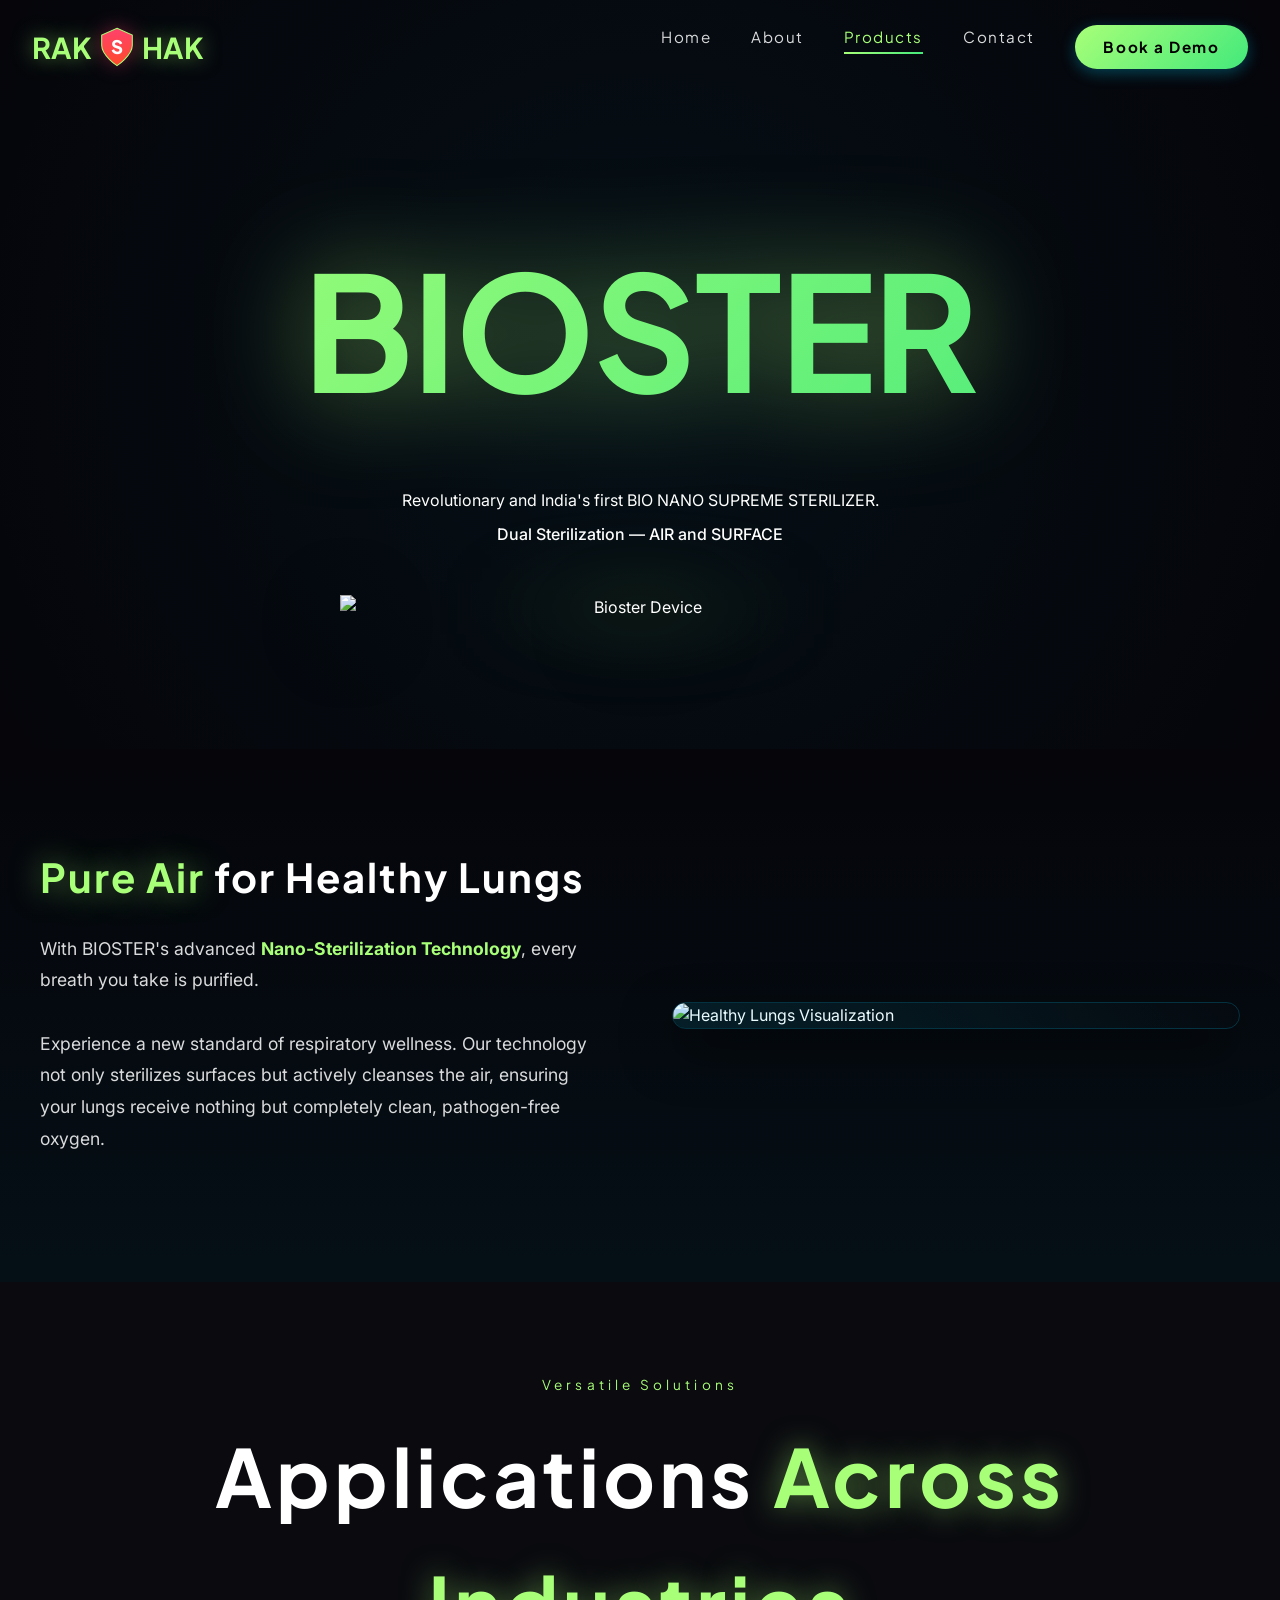
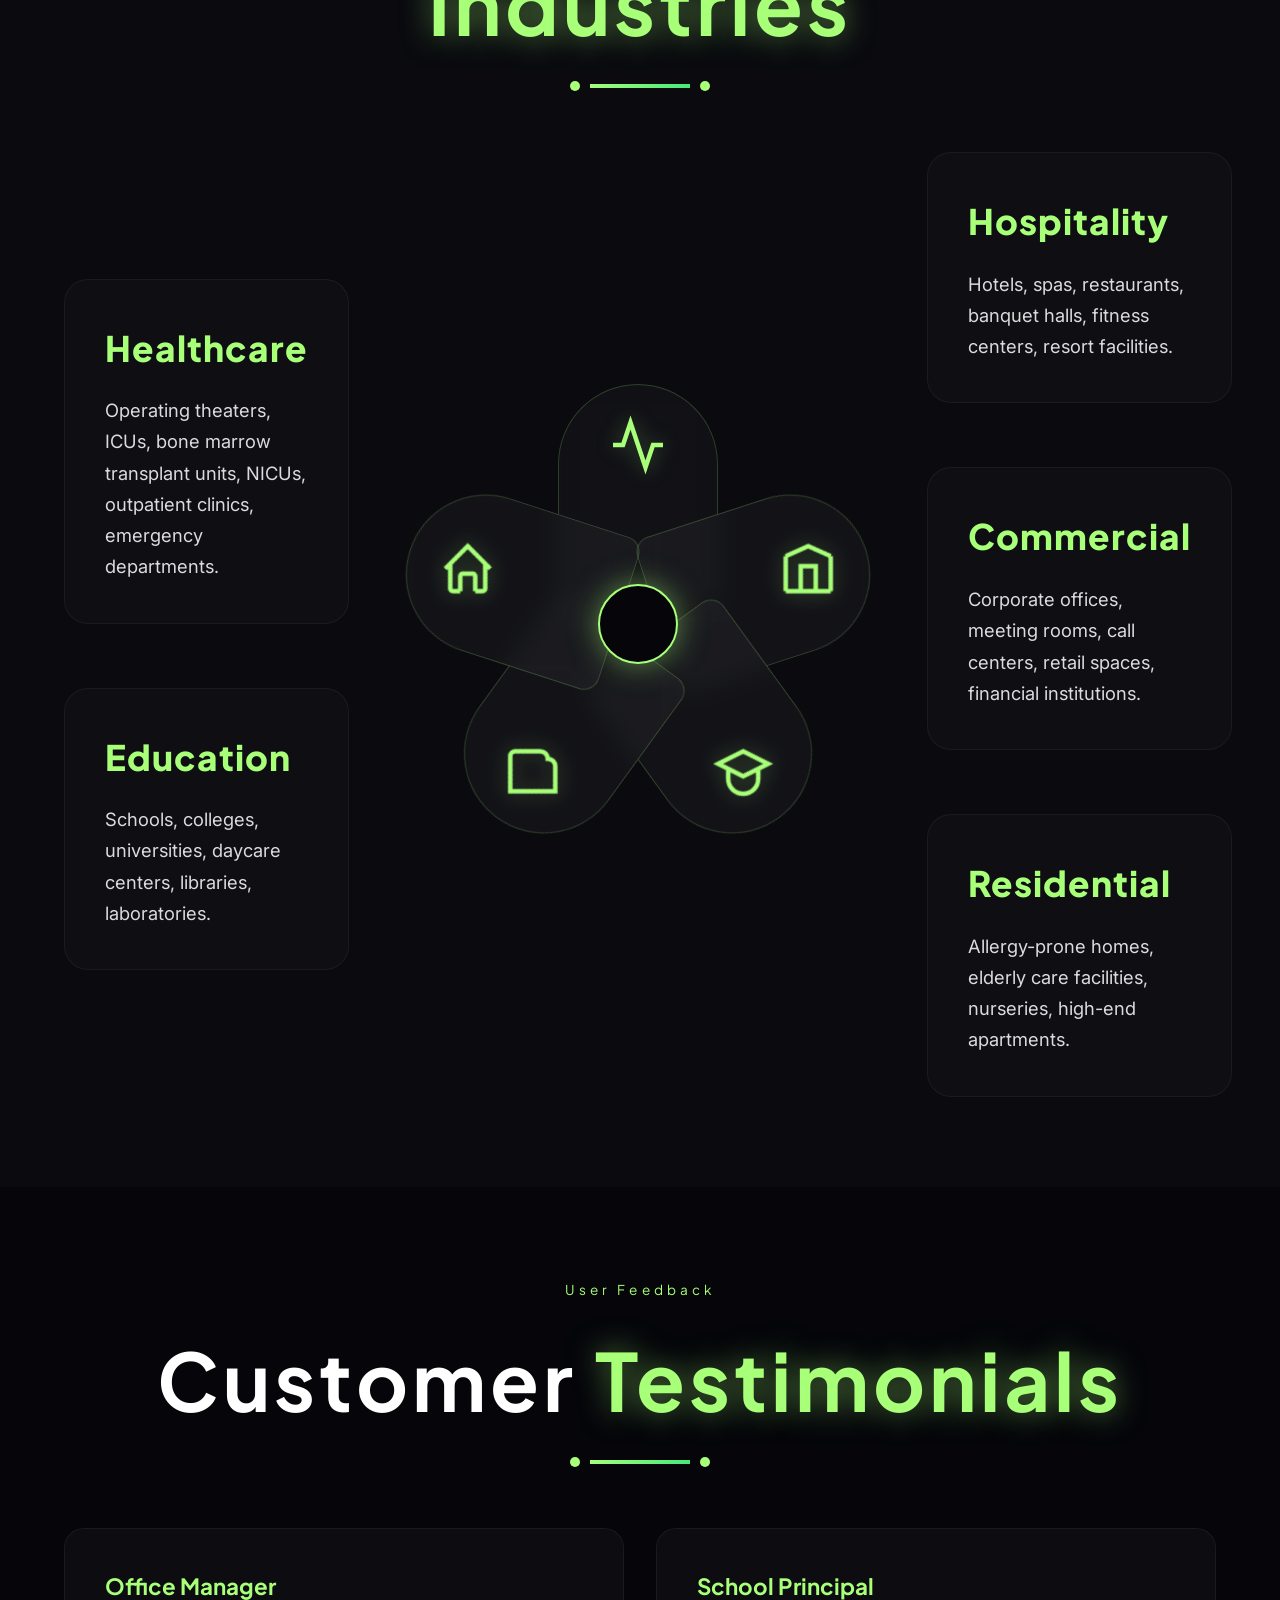
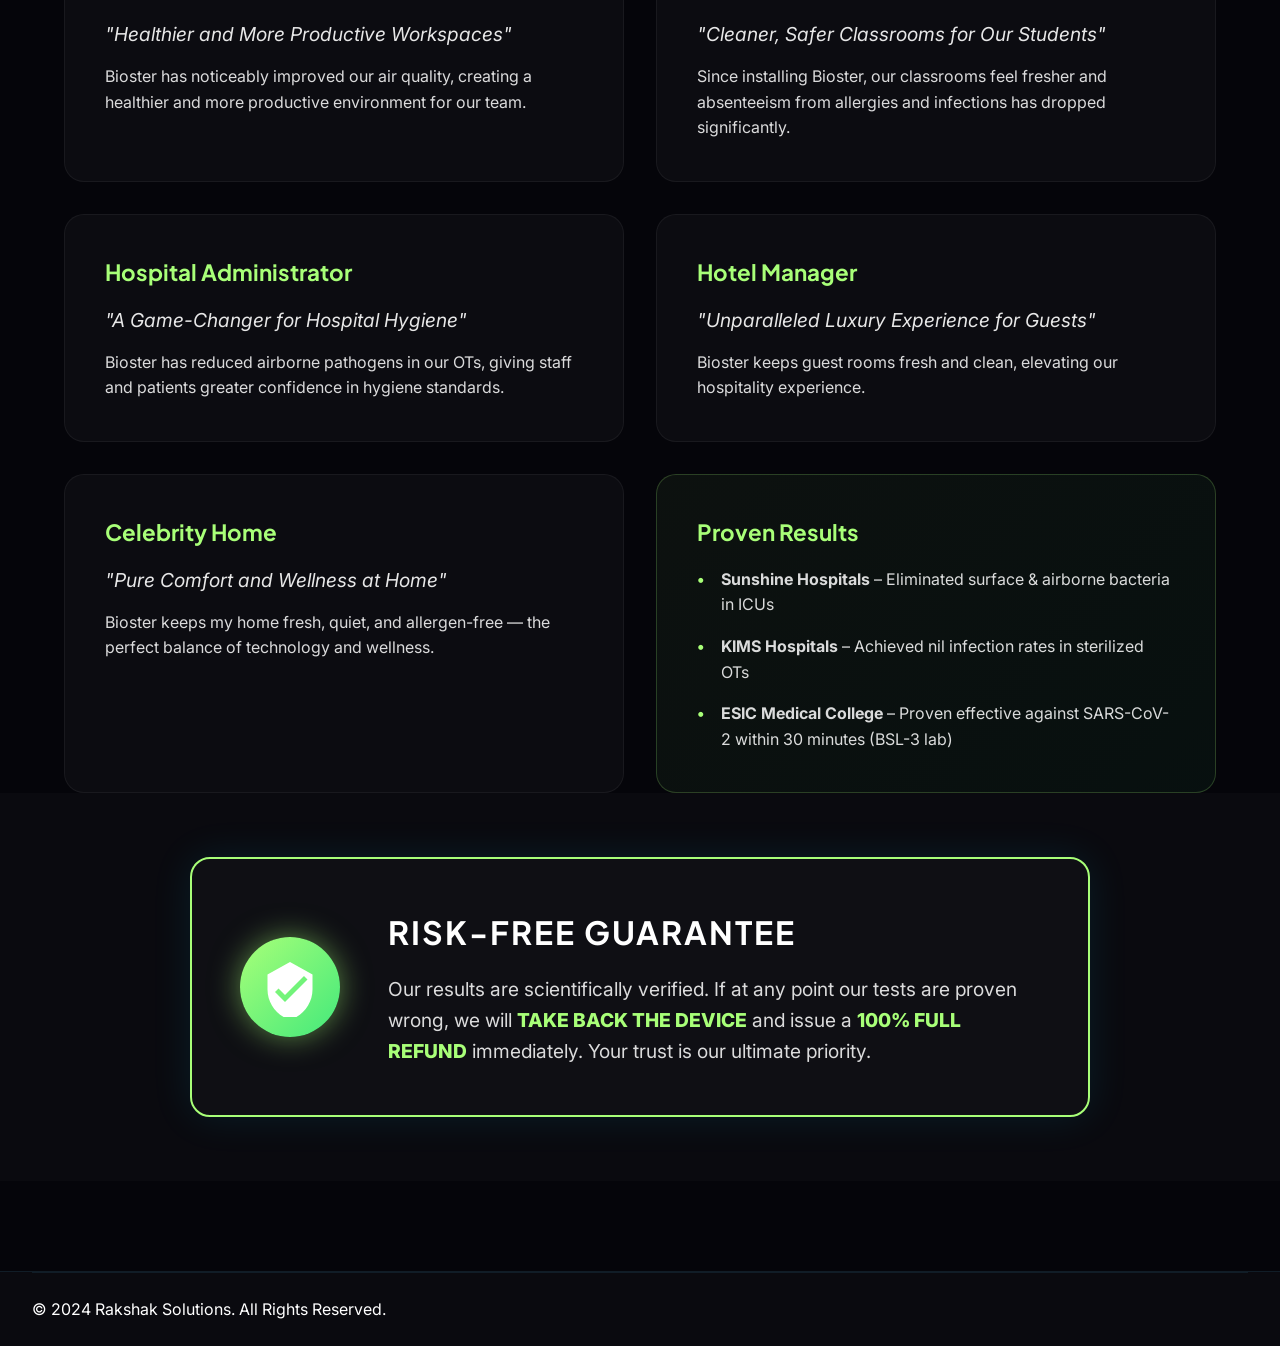
==== commit ca2a6248: "fix: minor changes" ====
--- a/bioster.html
+++ b/bioster.html
@@ -15,14 +15,14 @@
 
     <!-- Open Graph / Facebook -->
     <meta property="og:type" content="product">
-    <meta property="og:url" content="https://rakshaksolutions.com/bioster.html">
+    <meta property="og:url" content="https://rakshaksolutions.in/bioster.html">
     <meta property="og:title" content="BIOSTER | Advanced Bio-Sterilization Technology | Rakshak Solutions">
     <meta property="og:description" content="India's first Bio Nano Supreme Sterilizer providing dual sterilization for air and surfaces.">
     <meta property="og:image" content="https://apks-mobile-apps.s3.ap-south-1.amazonaws.com/rakshak/bioster_product.png">
 
     <!-- Twitter -->
     <meta property="twitter:card" content="summary_large_image">
-    <meta property="twitter:url" content="https://rakshaksolutions.com/bioster.html">
+    <meta property="twitter:url" content="https://rakshaksolutions.in/bioster.html">
     <meta property="twitter:title" content="BIOSTER | Advanced Bio-Sterilization Technology | Rakshak Solutions">
     <meta property="twitter:description" content="India's first Bio Nano Supreme Sterilizer providing dual sterilization for air and surfaces.">
     <meta property="twitter:image" content="https://apks-mobile-apps.s3.ap-south-1.amazonaws.com/rakshak/bioster_product.png">
@@ -31,7 +31,7 @@
     <link rel="icon" type="image/x-icon" href="https://apks-mobile-apps.s3.ap-south-1.amazonaws.com/rakshak/logo.png">
     
     <!-- Canonical URL -->
-    <link rel="canonical" href="https://rakshaksolutions.com/bioster.html">
+    <link rel="canonical" href="https://rakshaksolutions.in/bioster.html">
 
     <link rel="preconnect" href="https://fonts.googleapis.com">
     <link rel="preconnect" href="https://fonts.gstatic.com" crossorigin>
@@ -52,7 +52,7 @@
       },
       "offers": {
         "@type": "Offer",
-        "url": "https://rakshaksolutions.com/bioster.html",
+        "url": "https://rakshaksolutions.in/bioster.html",
         "itemCondition": "https://schema.org/NewCondition",
         "availability": "https://schema.org/InStock"
       }
@@ -109,7 +109,8 @@
                 <li><a href="index.html#home" class="nav-link">Home</a></li>
                 <li><a href="index.html#about" class="nav-link">About</a></li>
                 <li><a href="index.html#products" class="nav-link active">Products</a></li>
-                <li><a href="index.html#contact" class="nav-link btn-nav">Contact</a></li>
+                <li><a href="index.html#contact" class="nav-link">Contact</a></li>
+                <li><a href="demo.html" class="nav-link btn-nav">Book a Demo</a></li>
             </ul>
         </div>
     </nav>
